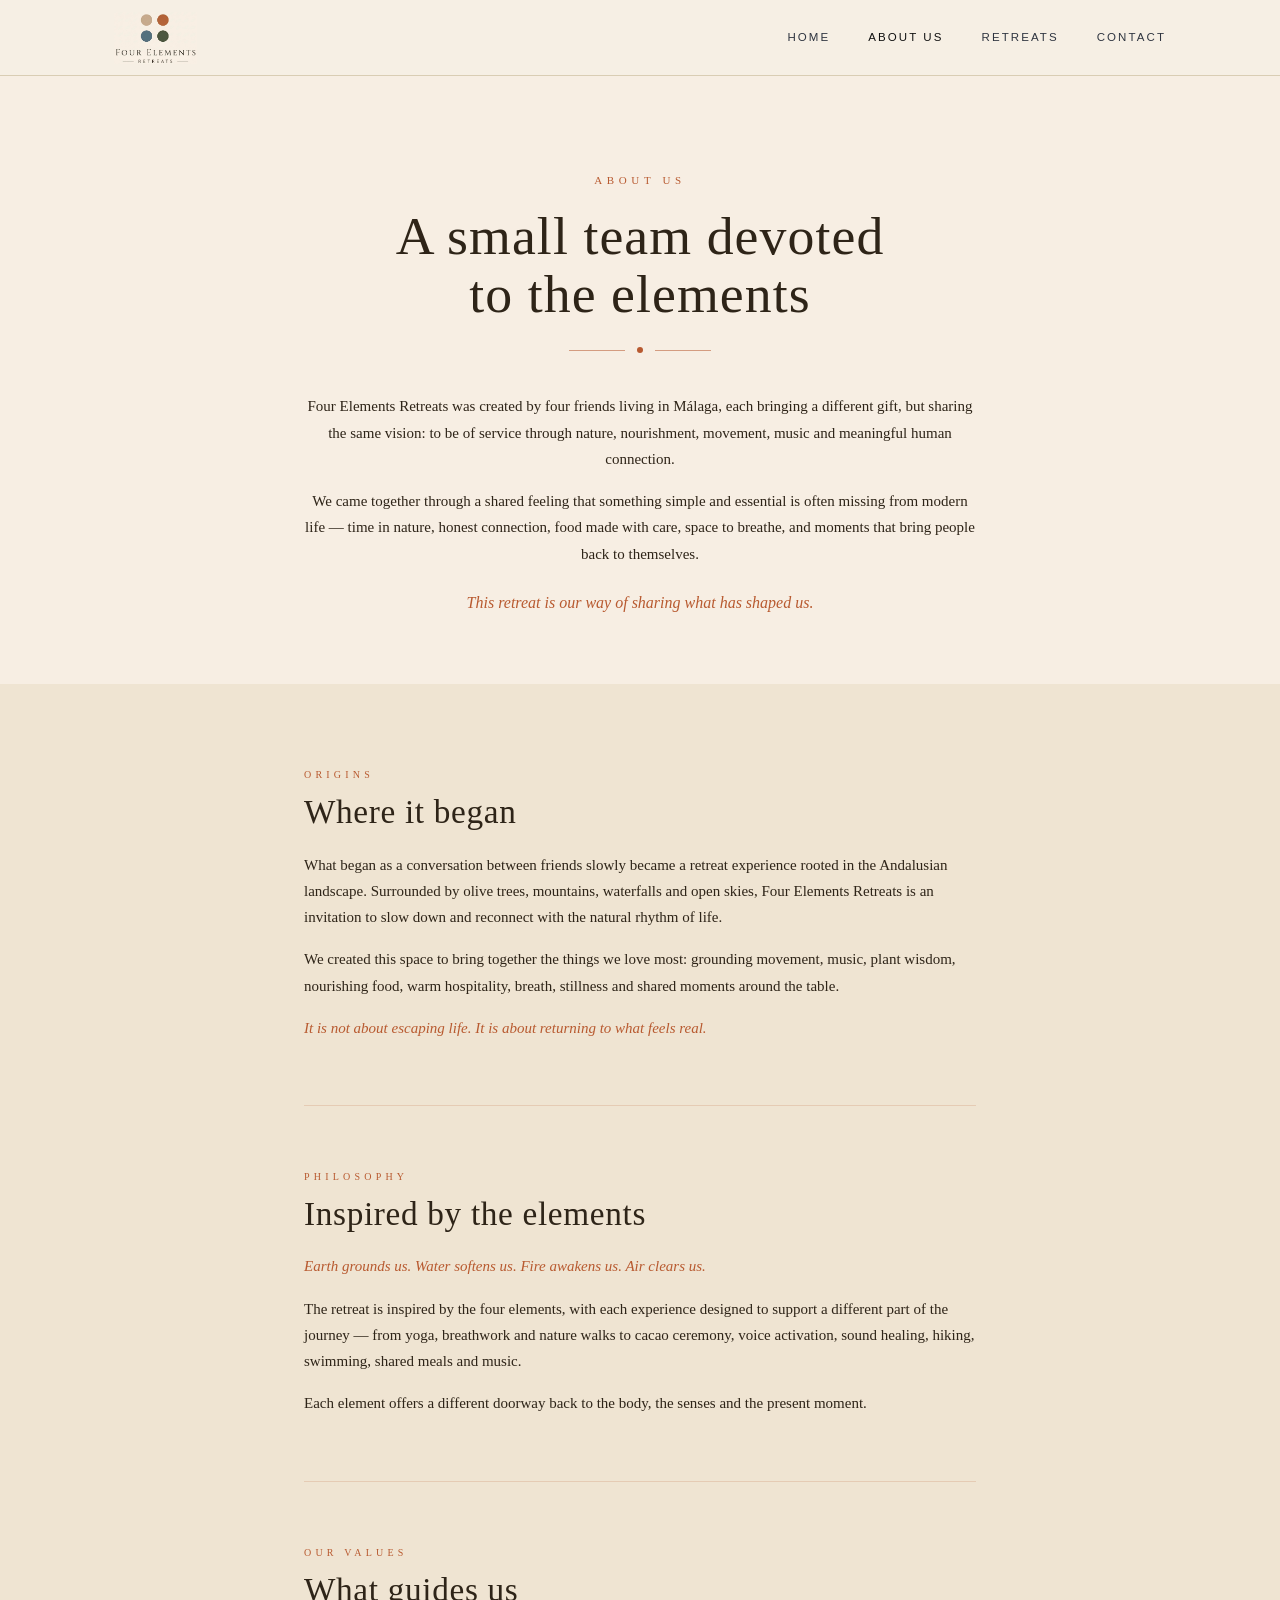
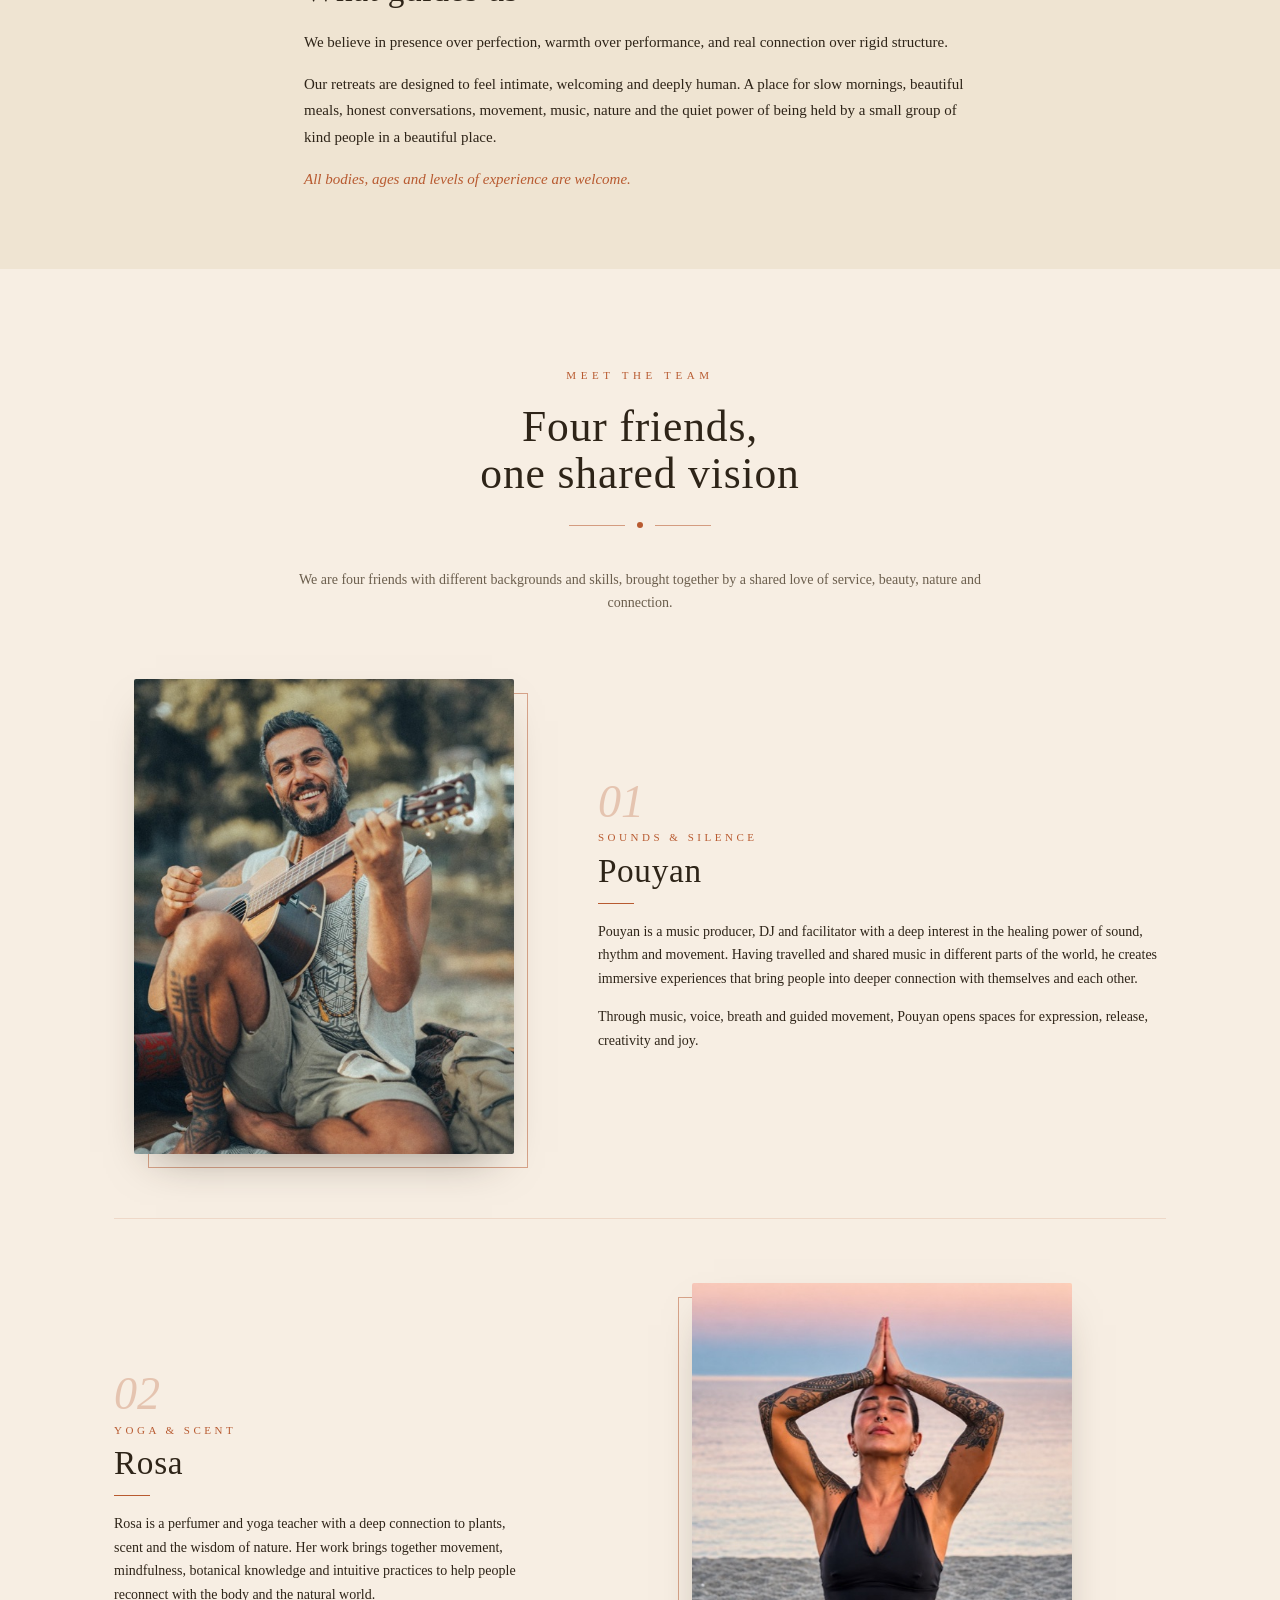
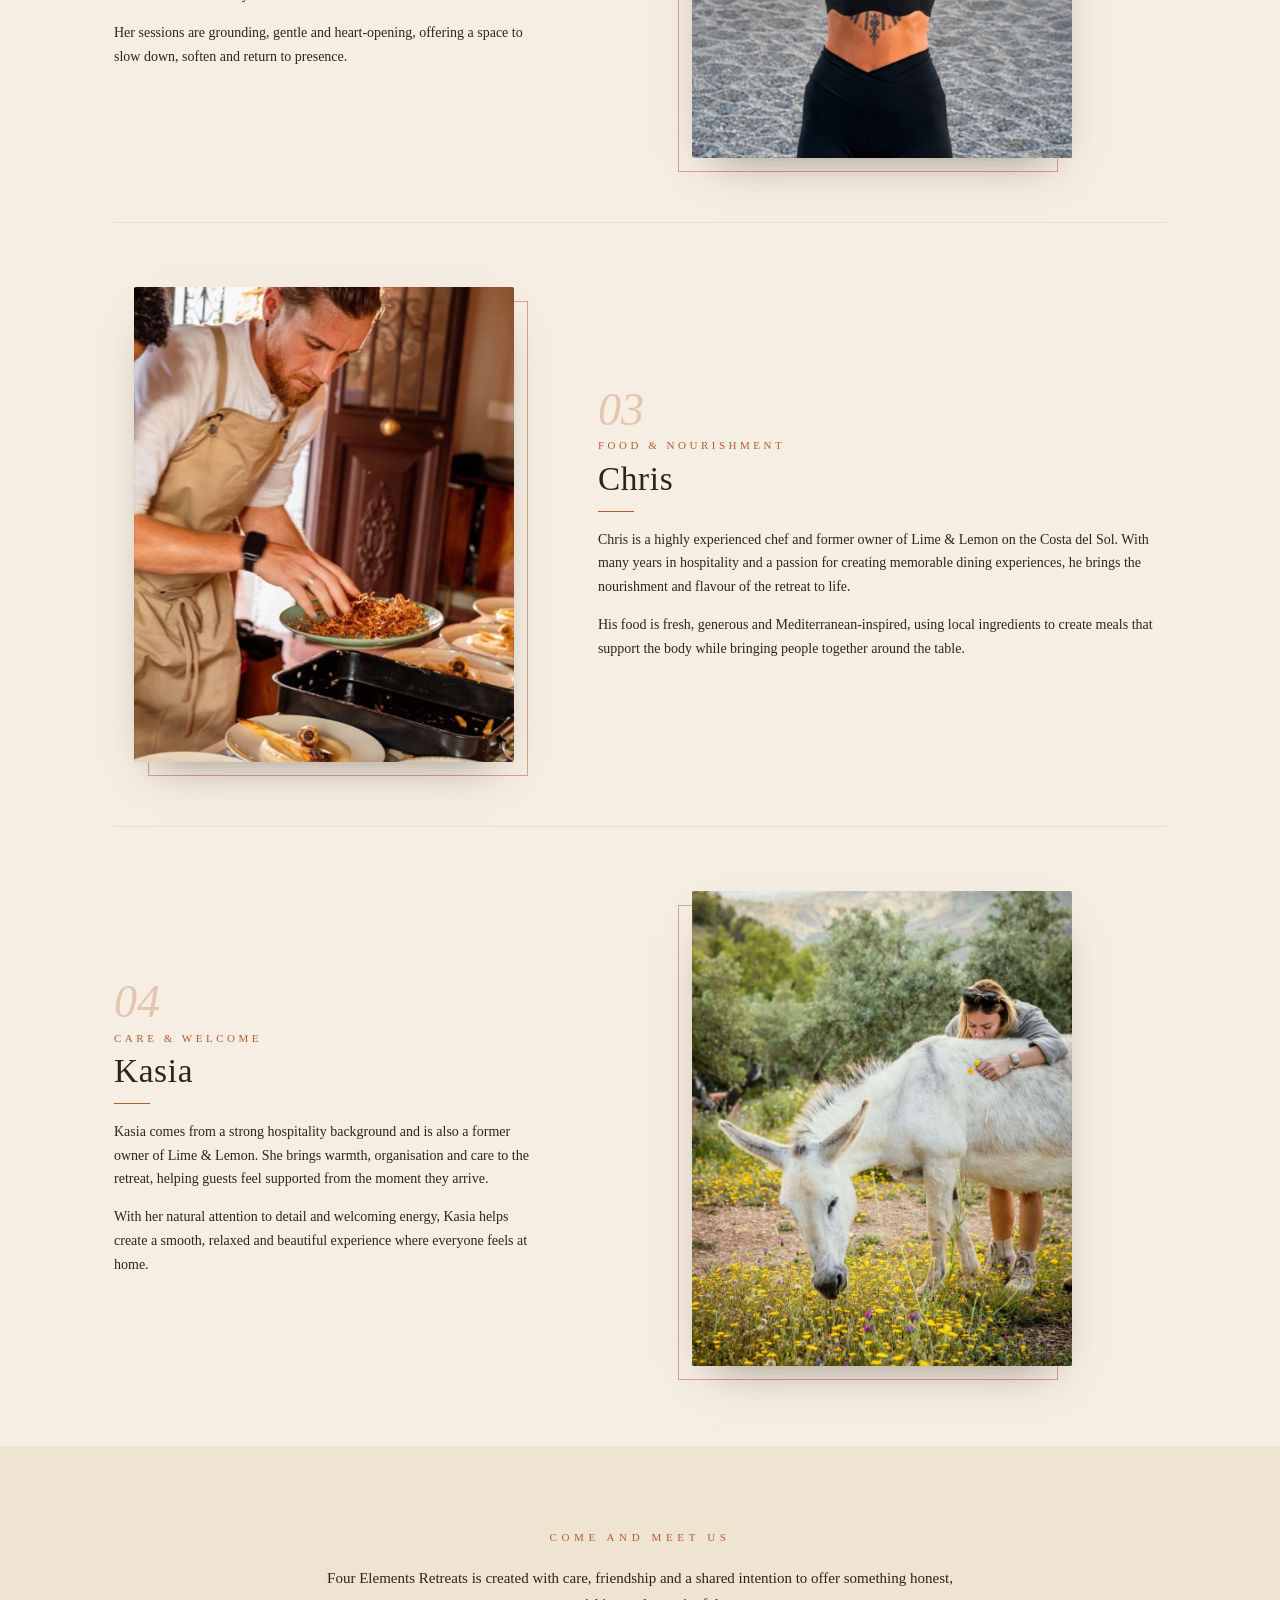
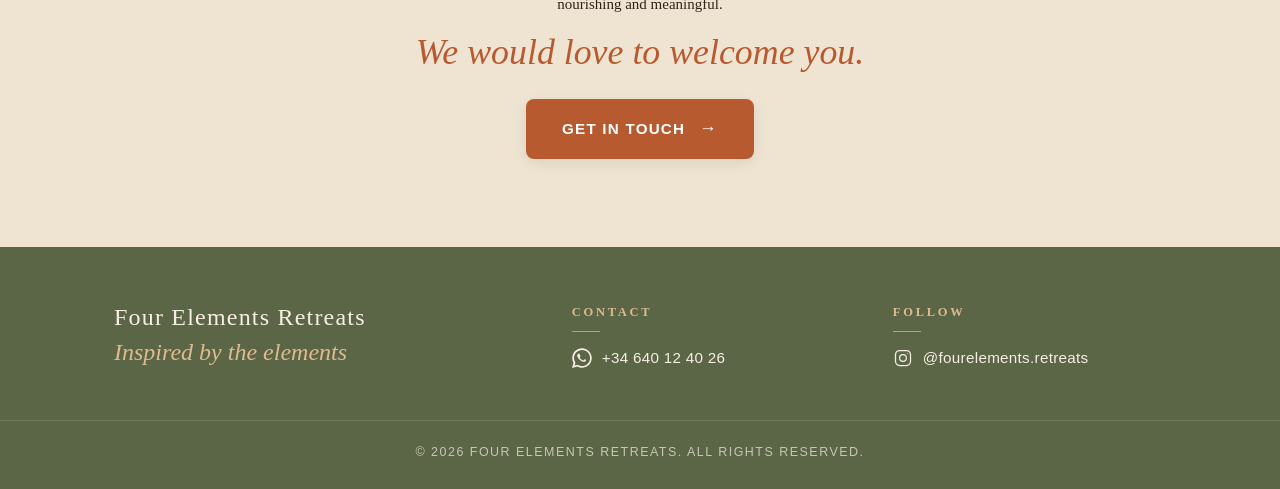
==== about.html @ 137d2368 "Retreats banner: stop clipping eyebrow & CTA on desktop The 4/1 aspect ratio left too little vertica" ====
<!DOCTYPE html>
<html lang="en">
<head>
<meta charset="UTF-8">
<meta name="viewport" content="width=device-width, initial-scale=1.0">
<title>About Four Elements Retreats &mdash; Rosa, Pouyan &amp; the team</title>
<meta name="description" content="Meet the small team behind Four Elements Retreats — Rosa, Pouyan, Chris and Kasia — and the story of our intimate yoga and wellness retreat in M&aacute;laga, Spain.">
<link rel="canonical" href="https://fourelements-retreats.com/about.html">
<meta property="og:type" content="website">
<meta property="og:site_name" content="Four Elements Retreats">
<meta property="og:title" content="About Four Elements Retreats &mdash; Rosa, Pouyan &amp; the team">
<meta property="og:description" content="Meet the small team behind Four Elements Retreats and the story of our intimate yoga and wellness retreat in M&aacute;laga, Spain.">
<meta property="og:url" content="https://fourelements-retreats.com/about.html">
<meta property="og:image" content="https://fourelements-retreats.com/og-image.jpg?v=1">
<meta property="og:locale" content="en_GB">
<meta name="twitter:card" content="summary_large_image">
<meta name="twitter:title" content="About Four Elements Retreats &mdash; Rosa, Pouyan &amp; the team">
<meta name="twitter:description" content="Meet the small team behind Four Elements Retreats — the story of our yoga and wellness retreat in M&aacute;laga, Spain.">
<meta name="twitter:image" content="https://fourelements-retreats.com/og-image.jpg?v=1">
<link rel="icon" type="image/svg+xml" href="favicon.svg?v=1">
<link rel="alternate icon" type="image/png" href="apple-touch-icon.png?v=1">
<link rel="apple-touch-icon" href="apple-touch-icon.png?v=1">
<meta name="theme-color" content="#F7EEE3">
<link rel="stylesheet" href="style.css?v=203">
<script type="application/ld+json">
{"@context":"https://schema.org","@type":"AboutPage","url":"https://fourelements-retreats.com/about.html","name":"About Four Elements Retreats","description":"Meet the small team behind Four Elements Retreats — Rosa, Pouyan, Chris and Kasia — and the story of our intimate yoga and wellness retreat in Málaga, Spain.","inLanguage":"en","isPartOf":{"@type":"WebSite","url":"https://fourelements-retreats.com/","name":"Four Elements Retreats"},"about":{"@type":"Organization","name":"Four Elements Retreats","url":"https://fourelements-retreats.com/"}}
</script>
</head>
<body>
<header class="site-header">
  <div class="container nav">
    <a href="index.html" class="logo"><img src="logo.jpg?v=3" alt="Four Elements Retreats"></a>
    <nav>
      <a href="index.html">Home</a>
      <a href="about.html" class="active">About us</a>
      <a href="retreats.html">Retreats</a>
      <a href="contact.html">Contact</a>
    </nav>
  </div>
</header>

<main>
  <section class="about-hero">
    <div class="container narrow">
      <span class="about-eyebrow">About us</span>
      <h1 class="about-h1">A small team devoted<br>to the elements</h1>
      <div class="about-ornament" aria-hidden="true">
        <span class="about-line"></span>
        <span class="about-dot"></span>
        <span class="about-line"></span>
      </div>
      <p class="about-intro">Four Elements Retreats was created by four friends living in M&aacute;laga, each bringing a different gift, but sharing the same vision: to be of service through nature, nourishment, movement, music and meaningful human connection.</p>
      <p class="about-intro">We came together through a shared feeling that something simple and essential is often missing from modern life &mdash; time in nature, honest connection, food made with care, space to breathe, and moments that bring people back to themselves.</p>
      <p class="about-intro-emphasis">This retreat is our way of sharing what has shaped us.</p>
    </div>
  </section>

  <section class="about-story">
    <div class="container narrow">
      <div class="about-block">
        <span class="about-block-eyebrow">Origins</span>
        <h2>Where it began</h2>
        <p>What began as a conversation between friends slowly became a retreat experience rooted in the Andalusian landscape. Surrounded by olive trees, mountains, waterfalls and open skies, Four Elements Retreats is an invitation to slow down and reconnect with the natural rhythm of life.</p>
        <p>We created this space to bring together the things we love most: grounding movement, music, plant wisdom, nourishing food, warm hospitality, breath, stillness and shared moments around the table.</p>
        <p class="about-italic">It is not about escaping life. It is about returning to what feels real.</p>
      </div>

      <div class="about-block">
        <span class="about-block-eyebrow">Philosophy</span>
        <h2>Inspired by the elements</h2>
        <p class="about-italic">Earth grounds us. Water softens us. Fire awakens us. Air clears us.</p>
        <p>The retreat is inspired by the four elements, with each experience designed to support a different part of the journey &mdash; from yoga, breathwork and nature walks to cacao ceremony, voice activation, sound healing, hiking, swimming, shared meals and music.</p>
        <p>Each element offers a different doorway back to the body, the senses and the present moment.</p>
      </div>

      <div class="about-block">
        <span class="about-block-eyebrow">Our values</span>
        <h2>What guides us</h2>
        <p>We believe in presence over perfection, warmth over performance, and real connection over rigid structure.</p>
        <p>Our retreats are designed to feel intimate, welcoming and deeply human. A place for slow mornings, beautiful meals, honest conversations, movement, music, nature and the quiet power of being held by a small group of kind people in a beautiful place.</p>
        <p class="about-italic">All bodies, ages and levels of experience are welcome.</p>
      </div>
    </div>
  </section>

  <section class="about-team">
    <div class="container">
      <div class="about-team-header">
        <span class="about-eyebrow">Meet the team</span>
        <h2 class="about-team-title">Four friends,<br>one shared vision</h2>
        <div class="about-ornament" aria-hidden="true">
          <span class="about-line"></span>
          <span class="about-dot"></span>
          <span class="about-line"></span>
        </div>
        <p class="about-team-lead">We are four friends with different backgrounds and skills, brought together by a shared love of service, beauty, nature and connection.</p>
      </div>

      <article class="about-person">
        <div class="about-person-photo">
          <img src="team-pouyan.jpg" loading="lazy" decoding="async" alt="Pouyan">
        </div>
        <div class="about-person-text">
          <span class="about-person-num" aria-hidden="true">01</span>
          <span class="about-person-role">Sounds &amp; Silence</span>
          <h3 class="about-person-name">Pouyan</h3>
          <p>Pouyan is a music producer, DJ and facilitator with a deep interest in the healing power of sound, rhythm and movement. Having travelled and shared music in different parts of the world, he creates immersive experiences that bring people into deeper connection with themselves and each other.</p>
          <p>Through music, voice, breath and guided movement, Pouyan opens spaces for expression, release, creativity and joy.</p>
        </div>
      </article>

      <article class="about-person about-person-reverse">
        <div class="about-person-photo">
          <img src="team-rosa.jpg" loading="lazy" decoding="async" alt="Rosa">
        </div>
        <div class="about-person-text">
          <span class="about-person-num" aria-hidden="true">02</span>
          <span class="about-person-role">Yoga &amp; Scent</span>
          <h3 class="about-person-name">Rosa</h3>
          <p>Rosa is a perfumer and yoga teacher with a deep connection to plants, scent and the wisdom of nature. Her work brings together movement, mindfulness, botanical knowledge and intuitive practices to help people reconnect with the body and the natural world.</p>
          <p>Her sessions are grounding, gentle and heart-opening, offering a space to slow down, soften and return to presence.</p>
        </div>
      </article>

      <article class="about-person">
        <div class="about-person-photo">
          <img src="team-chris.jpg" loading="lazy" decoding="async" alt="Chris">
        </div>
        <div class="about-person-text">
          <span class="about-person-num" aria-hidden="true">03</span>
          <span class="about-person-role">Food &amp; Nourishment</span>
          <h3 class="about-person-name">Chris</h3>
          <p>Chris is a highly experienced chef and former owner of Lime &amp; Lemon on the Costa del Sol. With many years in hospitality and a passion for creating memorable dining experiences, he brings the nourishment and flavour of the retreat to life.</p>
          <p>His food is fresh, generous and Mediterranean-inspired, using local ingredients to create meals that support the body while bringing people together around the table.</p>
        </div>
      </article>

      <article class="about-person about-person-reverse">
        <div class="about-person-photo">
          <img src="team-kasia.webp" loading="lazy" decoding="async" alt="Kasia">
        </div>
        <div class="about-person-text">
          <span class="about-person-num" aria-hidden="true">04</span>
          <span class="about-person-role">Care &amp; Welcome</span>
          <h3 class="about-person-name">Kasia</h3>
          <p>Kasia comes from a strong hospitality background and is also a former owner of Lime &amp; Lemon. She brings warmth, organisation and care to the retreat, helping guests feel supported from the moment they arrive.</p>
          <p>With her natural attention to detail and welcoming energy, Kasia helps create a smooth, relaxed and beautiful experience where everyone feels at home.</p>
        </div>
      </article>
    </div>
  </section>

  <section class="about-cta">
    <div class="container narrow">
      <span class="about-eyebrow">Come and meet us</span>
      <p class="about-cta-lead">Four Elements Retreats is created with care, friendship and a shared intention to offer something honest, nourishing and meaningful.</p>
      <p class="about-cta-script">We would love to welcome you.</p>
      <a href="contact.html" class="cta-experience">
        Get in touch
        <span class="cta-experience-arrow" aria-hidden="true">&rarr;</span>
      </a>
    </div>
  </section>
</main>

<footer class="site-footer">
  <div class="container footer-inner">
    <div class="footer-col footer-brand">
      <p class="footer-brand-name">Four Elements Retreats</p>
      <p class="footer-tagline">Inspired by the elements</p>
    </div>

    <div class="footer-col">
      <h4 class="footer-heading">Contact</h4>
      <a class="footer-link footer-social-link" href="https://wa.me/34640124026" target="_blank" rel="noopener noreferrer" aria-label="Chat with us on WhatsApp">
        <svg class="footer-icon" viewBox="0 0 32 32" aria-hidden="true" fill="currentColor">
          <path d="M16 .4C7.4.4.4 7.4.4 16c0 2.7.7 5.3 2 7.6L0 32l8.7-2.3c2.2 1.2 4.7 1.9 7.3 1.9 8.6 0 15.6-7 15.6-15.6 0-4.2-1.6-8.1-4.6-11C24.1 2 20.2.4 16 .4zm0 28.5c-2.3 0-4.6-.6-6.5-1.8l-.5-.3-4.8 1.3 1.3-4.7-.3-.5c-1.3-2-2-4.4-2-6.9C3.2 8.9 9 3.1 16 3.1c3.4 0 6.6 1.3 9.1 3.8 2.4 2.4 3.8 5.6 3.8 9.1 0 7.1-5.8 12.9-12.9 12.9zm7.1-9.6c-.4-.2-2.3-1.1-2.6-1.3-.4-.1-.6-.2-.9.2-.3.4-1 1.3-1.2 1.5-.2.2-.4.3-.8.1-.4-.2-1.6-.6-3.1-1.9-1.1-1-1.9-2.3-2.2-2.7-.2-.4 0-.6.2-.8.2-.2.4-.4.5-.6.2-.2.2-.4.3-.6.1-.2 0-.4 0-.6-.1-.2-.9-2.1-1.2-2.9-.3-.8-.6-.7-.9-.7h-.7c-.3 0-.6.1-.9.4-.3.4-1.2 1.2-1.2 2.9 0 1.7 1.2 3.4 1.4 3.6.2.2 2.4 3.7 5.8 5.2.8.3 1.5.5 2 .7.8.3 1.6.2 2.2.1.7-.1 2.1-.8 2.4-1.7.3-.8.3-1.5.2-1.7-.1-.1-.4-.2-.7-.3z"/>
        </svg>
        <span>+34 640 12 40 26</span>
      </a>
    </div>

    <div class="footer-col">
      <h4 class="footer-heading">Follow</h4>
      <a class="footer-link footer-social-link" href="https://www.instagram.com/fourelements.retreats/" target="_blank" rel="noopener noreferrer" aria-label="Four Elements Retreats on Instagram">
        <svg class="footer-icon" viewBox="0 0 24 24" aria-hidden="true" fill="none" stroke="currentColor" stroke-width="1.5" stroke-linecap="round" stroke-linejoin="round">
          <rect x="3" y="3" width="18" height="18" rx="5"/>
          <circle cx="12" cy="12" r="4"/>
          <circle cx="17.5" cy="6.5" r="0.6" fill="currentColor" stroke="none"/>
        </svg>
        <span>@fourelements.retreats</span>
      </a>
    </div>
  </div>

  <div class="footer-bottom">
    <p>&copy; 2026 Four Elements Retreats. All rights reserved.</p>
  </div>
</footer>
</body>
</html>
---- style.css ----
:root {
  --cream: #F7EEE3;
  --cream-2: #EFE4D2;
  --terracotta: #B85A30;
  --terracotta-hover: #9F4824;
  --teal: #3D6B7C;
  --green-dark: #5B6647;
  --tan: #B89F76;
  --text: #2E2418;
  --text-muted: #6B5E4D;
  --divider: #D9CDB4;
}

* {
  box-sizing: border-box;
  margin: 0;
  padding: 0;
}

html {
  scroll-behavior: smooth;
}

body {
  font-family: -apple-system, BlinkMacSystemFont, "Segoe UI", Helvetica, Arial, sans-serif;
  color: var(--text);
  background: var(--cream);
  line-height: 1.6;
  -webkit-font-smoothing: antialiased;
}

.container {
  max-width: 1100px;
  margin: 0 auto;
  padding: 0 24px;
}

.container.narrow {
  max-width: 720px;
}

/* Header — refined gallery-label style above the cinematic hero */
.site-header {
  background: #F6EFE4;
  border-bottom: 1px solid var(--divider);
  height: 76px;
  padding: 0;
  position: sticky;
  top: 0;
  z-index: 10;
}

.nav {
  display: flex;
  justify-content: space-between;
  align-items: center;
  height: 100%;
  gap: 32px;
}

.logo {
  display: inline-flex;
  align-items: center;
  text-decoration: none;
  line-height: 0;
  color: #111111;
}

.logo img {
  height: 52px;
  width: auto;
  display: block;
}

.site-header nav {
  display: flex;
  align-items: center;
  gap: 38px;
}

.site-header nav a {
  text-decoration: none;
  color: #2f3540;
  font-family: -apple-system, BlinkMacSystemFont, "Segoe UI", "Helvetica Neue", Arial, sans-serif;
  font-size: 0.72rem;
  font-weight: 500;
  letter-spacing: 0.18em;
  text-transform: uppercase;
  transition: color 0.25s ease;
}

.site-header nav a:hover {
  color: #8b8b8b;
}

.site-header nav a.active {
  color: #111111;
}

/* Banner — full-bleed hero photo with overlay title (top) + CTA (bottom) */
.banner {
  position: relative;
  width: 100%;
  height: clamp(560px, 88vh, 940px);
  overflow: hidden;
  line-height: 0;
}

.banner img {
  width: 100%;
  height: 100%;
  object-fit: cover;
  object-position: center 80%;
  display: block;
}

/* Top + bottom soft dark gradient for text legibility, middle stays clear */
.banner::before {
  content: "";
  position: absolute;
  inset: 0;
  background:
    linear-gradient(to bottom,
      rgba(20, 12, 6, 0.5) 0%,
      rgba(20, 12, 6, 0.18) 22%,
      rgba(20, 12, 6, 0) 42%,
      rgba(20, 12, 6, 0) 62%,
      rgba(20, 12, 6, 0.18) 80%,
      rgba(20, 12, 6, 0.5) 100%);
  z-index: 1;
  pointer-events: none;
}

.banner-overlay {
  position: absolute;
  inset: 0;
  z-index: 2;
  display: flex;
  flex-direction: column;
  justify-content: space-between;
  align-items: center;
  text-align: center;
  padding: clamp(40px, 7vh, 88px) 24px clamp(40px, 7vh, 88px);
  color: #fff;
  text-shadow: 0 2px 22px rgba(0, 0, 0, 0.55), 0 1px 3px rgba(0, 0, 0, 0.35);
}

.banner-top {
  max-width: 920px;
  width: 100%;
}

.banner-bottom {
  display: flex;
}

.banner-title {
  font-family: Georgia, "Times New Roman", serif;
  font-weight: 400;
  font-size: clamp(30px, 5vw, 76px);
  letter-spacing: -0.01em;
  line-height: 1.15;
  margin: 0 0 clamp(12px, 1.4vw, 22px);
}

.banner-subtitle {
  font-family: Georgia, "Times New Roman", serif;
  font-style: italic;
  font-size: clamp(15px, 1.5vw, 22px);
  line-height: 1.55;
  margin: 0 auto;
  max-width: 62ch;
  opacity: 0.95;
}

.banner-cta {
  line-height: 1;
}

/* Elements section — compact full-width 4-column bar with the
   element icons + names + body copy. Painted cream backdrop
   sits behind the bar (leaves top-left, sun top-right, mountains
   bottom-left, leaves bottom-right). Image is anchored to the
   top of the section and only as much of it shows as the bar
   content needs — bottom of the image crops naturally. */
.elements {
  width: 100%;
  background-color: #F5EBD9;
  background-image: url("elements-bg.jpg?v=3");
  background-size: 100% auto;
  background-position: top center;
  background-repeat: no-repeat;
  padding: 56px 0 60px;
  overflow: hidden;
}

.elements-bar {
  display: grid;
  grid-template-columns: repeat(4, 1fr);
  max-width: 1280px;
  margin: 0 auto;
  padding: 0 32px;
  align-items: start;
}

.elem-col {
  text-align: center;
  padding: 6px 22px;
  border-left: 1px solid rgba(170, 130, 90, 0.22);
  display: flex;
  flex-direction: column;
  align-items: center;
}

.elem-col:first-child {
  border-left: none;
}

.elem-icon-wrap {
  display: inline-flex;
  align-items: center;
  justify-content: center;
  width: 72px;
  height: 72px;
  margin: 0 0 14px;
}

.elem-icon-svg {
  width: 100%;
  height: 100%;
}

.elem-ring {
  opacity: 0.55;
}

.elem-earth  .elem-icon-svg { color: #8C5A32; }
.elem-water  .elem-icon-svg { color: #2F538E; }
.elem-air    .elem-icon-svg { color: #6F775D; }
.elem-fire   .elem-icon-svg { color: #B36238; }

.elem-name {
  font-family: Georgia, "Times New Roman", serif;
  font-size: clamp(1.5rem, 2.2vw, 1.9rem);
  font-weight: 400;
  line-height: 1;
  letter-spacing: 0.01em;
  margin: 0 0 10px;
}

.elem-earth .elem-name { color: #8C5A32; }
.elem-water .elem-name { color: #2F538E; }
.elem-air   .elem-name { color: #6F775D; }
.elem-fire  .elem-name { color: #B36238; }

.elem-rule {
  position: relative;
  width: 26px;
  height: 1px;
  background: rgba(170, 130, 90, 0.45);
  margin: 0 auto 12px;
}

.elem-rule::after {
  content: "";
  position: absolute;
  top: 50%;
  left: 50%;
  width: 4px;
  height: 4px;
  background: currentColor;
  border-radius: 50%;
  transform: translate(-50%, -50%);
  opacity: 0.55;
}

.elem-earth .elem-rule { color: #8C5A32; }
.elem-water .elem-rule { color: #2F538E; }
.elem-air   .elem-rule { color: #6F775D; }
.elem-fire  .elem-rule { color: #B36238; }

.elem-body {
  font-family: Georgia, "Times New Roman", serif;
  font-size: 0.92rem;
  line-height: 1.55;
  color: #5A4A40;
  margin: 0;
  max-width: 26ch;
}

@media (max-width: 800px) {
  .elements {
    padding: 36px 0 40px;
    background-image: url("elements-bg-mobile.png?v=1");
    background-size: cover;
    background-position: center;
  }
  .elements-bar {
    grid-template-columns: 1fr 1fr;
    gap: 32px 0;
    padding: 0 22px;
  }
  .elem-col {
    padding: 6px 18px;
    border-left: none;
  }
  .elem-col:nth-child(odd) {
    border-right: 1px solid rgba(170, 130, 90, 0.22);
  }
  .elem-icon-wrap { width: 64px; height: 64px; margin-bottom: 12px; }
}

@media (max-width: 480px) {
  .elements-bar {
    grid-template-columns: 1fr;
    gap: 30px;
  }
  .elem-col,
  .elem-col:nth-child(odd) {
    border: none;
    padding: 0;
  }
  .elem-body { max-width: 36ch; }
}

@media (max-width: 700px) {
  /* Mobile: full-width shorter banner with text overlaid on image */
  .banner {
    height: clamp(360px, 55vh, 520px);
  }

  .banner img {
    object-position: center bottom;
    transform: scale(1.18);
    transform-origin: center bottom;
  }

  .banner-overlay {
    padding: 28px 20px 32px;
  }

  .banner-title {
    font-size: clamp(26px, 7.5vw, 36px);
  }

  .banner-subtitle {
    font-size: clamp(15px, 4.4vw, 19px);
    max-width: 32ch;
  }

  .banner-cta {
    padding: 12px 26px;
    font-size: 0.78rem;
  }
}

/* Retreat feature (full-bleed image + text panel) */
.retreat-feature {
  background: var(--cream);
}

.retreat-feature-grid {
  display: grid;
  grid-template-columns: minmax(380px, 500px) 1fr;
  align-items: stretch;
}

.retreat-feature-image {
  position: relative;
  overflow: hidden;
  line-height: 0;
}

.retreat-feature-image img {
  position: absolute;
  inset: 0;
  width: 100%;
  height: 100%;
  object-fit: cover;
  display: block;
}

.retreat-feature-text {
  display: flex;
  align-items: center;
  background: var(--cream);
  padding: 72px 56px 72px 80px;
}

.retreat-feature-inner {
  width: 100%;
}

.eyebrow {
  font-size: 0.78rem;
  font-weight: 600;
  letter-spacing: 0.18em;
  text-transform: uppercase;
  color: var(--terracotta);
  margin-bottom: 6px;
}

.eyebrow::after {
  content: "";
  display: block;
  width: 36px;
  height: 1px;
  background: var(--terracotta);
  margin-top: 10px;
}

.retreat-feature-text h2 {
  font-family: Georgia, "Times New Roman", serif;
  font-size: 2.1rem;
  font-weight: 500;
  line-height: 1.15;
  letter-spacing: -0.01em;
  color: var(--text);
  margin: 28px 0 22px;
}

.retreat-lead {
  color: var(--text-muted);
  font-size: 1rem;
  line-height: 1.65;
  margin-bottom: 28px;
}

.retreat-list {
  list-style: none;
  padding: 0;
  margin: 0 0 36px;
}

.retreat-list li {
  display: flex;
  align-items: center;
  gap: 14px;
  padding: 7px 0;
  color: var(--text);
  font-size: 0.95rem;
}

.retreat-icon {
  width: 36px;
  height: 36px;
  background-image: url("retreat-icons.jpg?v=5");
  background-size: 251px 251px;
  background-repeat: no-repeat;
  flex-shrink: 0;
}

.retreat-icon-1 { background-position: -107px -31px; }
.retreat-icon-2 { background-position: -107px -69px; }
.retreat-icon-3 { background-position: -107px -110px; }
.retreat-icon-4 { background-position: -107px -147px; }
.retreat-icon-5 { background-position: -107px -184px; }

.retreat-cta {
  display: inline-flex;
  align-items: center;
  gap: 14px;
  color: var(--terracotta);
  text-decoration: none;
  font-size: 0.82rem;
  font-weight: 600;
  letter-spacing: 0.18em;
  text-transform: uppercase;
  transition: color 0.15s, gap 0.15s;
}

.retreat-cta span {
  font-size: 1rem;
  letter-spacing: 0;
  transition: transform 0.2s;
}

.retreat-cta:hover {
  color: var(--terracotta-hover);
}

.retreat-cta:hover span {
  transform: translateX(4px);
}

/* Consistent gap between every adjacent main section */
main > section + section {
  margin-top: 4px;
}


@media (max-width: 800px) {
  main > section + section {
    margin-top: 0;
  }
}

/* Location banner (full-width image with clickable hotspot) */
.location-banner {
  position: relative;
  width: 100%;
  line-height: 0;
}

.location-banner img {
  width: 100%;
  height: auto;
  display: block;
}

.location-banner-cta {
  position: absolute;
  left: 5.5%;
  top: 68%;
  z-index: 2;
  display: inline-flex;
  align-items: center;
  gap: 28px;
  color: #fff;
  font-size: 1rem;
  font-weight: 600;
  letter-spacing: 0.2em;
  text-transform: uppercase;
  text-decoration: none;
  transition: opacity 0.2s, gap 0.2s;
  line-height: 1;
}

.location-banner-cta .cta-arrow {
  width: 64px;
  height: 14px;
  display: block;
  transition: transform 0.2s;
}

.location-banner-cta:hover {
  opacity: 0.85;
}

.location-banner-cta:hover .cta-arrow {
  transform: translateX(6px);
}

/* Mobile-only strip showing the 3 right-side photos from location-banner.png */
.location-extras {
  display: none;
}

@media (max-width: 700px) {
  .location-extras {
    display: block;
    width: 100%;
    overflow: hidden;
    margin-top: 16px;
    line-height: 0;
  }

  .location-extras img {
    width: 290%;
    margin-left: -190%;
    height: auto;
    display: block;
  }
}

@media (max-width: 700px) {
  /* Show only the left part of the banner (crops out the 3 right-side photos) */
  .location-banner {
    overflow: hidden;
    margin-top: 12px;
  }

  .location-banner img {
    width: 161%;
    max-width: none;
  }

  /* Re-anchor the CTA to where the baked "EXPLORE THE LOCATION" text
     now appears after the crop */
  .location-banner-cta {
    left: 7%;
    top: 64%;
    width: 38%;
    height: 14%;
    font-size: 0.72rem;
    gap: 12px;
  }

  .location-banner-cta .cta-arrow {
    width: 30px;
    height: 10px;
  }
}

/* Heart quote — photo pillars | text+body+CTA | photo pillars */
.heart-quote {
  background: var(--cream);
  padding: 80px 0;
}

/* Heart-quote video clip: mobile-only, full-width, play-on-scroll-into-view */
.heart-clip-wrap {
  display: none;
}

.heart-clip {
  width: 100%;
  height: auto;
  display: block;
}

@media (max-width: 900px) {
  .heart-clip-wrap {
    display: block;
    margin: 0;
    line-height: 0;
  }
}

.heart-quote-grid {
  display: grid;
  grid-template-columns: minmax(240px, 1.2fr) minmax(0, 4.6fr) minmax(240px, 1.2fr);
  align-items: stretch;
  gap: 40px;
  max-width: 1400px;
  margin: 0 auto;
  padding: 0 32px;
}

.heart-photo {
  position: relative;
  overflow: hidden;
  line-height: 0;
}

.heart-photo img {
  position: absolute;
  inset: 0;
  width: 100%;
  height: 100%;
  object-fit: cover;
  display: block;
}

.heart-quote-text {
  display: flex;
  flex-direction: column;
  align-items: center;
  text-align: center;
  padding: 16px 24px;
  container-type: inline-size;
}

.heart-quote-text h2 {
  font-family: Georgia, "Times New Roman", serif;
  font-weight: 400;
  font-size: clamp(24px, 4.1cqw, 56px);
  line-height: 1.2;
  letter-spacing: -0.01em;
  color: var(--text);
  margin: 0 0 14px;
  white-space: nowrap;
}

.heart-quote-text .script {
  font-family: "Snell Roundhand", "Brush Script MT", "Apple Chancery", "Lucida Handwriting", cursive;
  font-size: clamp(28px, 4.2cqw, 56px);
  font-weight: 400;
  font-style: italic;
  color: var(--terracotta);
  line-height: 1;
  margin: 0 0 40px;
}

.heart-quote-body {
  max-width: 68ch;
  margin: 0 0 40px;
}

.heart-quote-body p {
  font-size: clamp(16px, 1.25cqw, 19px);
  line-height: 1.75;
  color: var(--text);
  margin: 0 0 22px;
}

.heart-quote-body p:last-child {
  margin-bottom: 0;
}

@media (max-width: 900px) {
  .heart-quote-grid {
    grid-template-columns: 1fr;
    min-height: 0;
  }

  .heart-photo {
    position: static;
    height: 320px;
  }

  .heart-photo img {
    position: static;
    height: 100%;
  }

  .heart-quote {
    padding: 0 0 32px;
  }

  .heart-quote-grid {
    grid-template-columns: 1fr;
    padding: 0 16px;
    gap: 24px;
    margin-top: 24px;
  }

  .heart-photo {
    position: static;
    height: 280px;
    max-width: 100%;
  }

  .heart-photo img {
    position: static;
    height: 100%;
    object-fit: cover;
  }

  .heart-quote-text {
    padding: 24px 8px;
  }

  .heart-quote-text h2 {
    white-space: normal;
    font-size: 1.7rem;
  }

  .heart-quote-text .script {
    font-size: 2rem;
  }

  .heart-quote-body p {
    font-size: 1.05rem;
  }
}

/* Four days — Earth / Water / Fire / Spirit */
.four-days {
  position: relative;
  background: #F5F0E8;
  padding: clamp(56px, 7vw, 92px) clamp(20px, 4vw, 56px);
  color: var(--text);
}

.fd-inner {
  max-width: 1280px;
  margin: 0 auto;
  text-align: center;
}

.fd-eyebrow {
  display: inline-block;
  font-family: Georgia, "Times New Roman", serif;
  text-transform: uppercase;
  letter-spacing: 0.42em;
  font-size: clamp(11px, 0.78vw, 13px);
  color: var(--terracotta);
  margin-bottom: 14px;
}

.fd-section-title {
  margin: 0;
  font-family: Georgia, "Times New Roman", serif;
  font-weight: 400;
  font-size: clamp(28px, 3.2vw, 46px);
  letter-spacing: 0.04em;
  color: var(--text);
  line-height: 1.1;
}

.fd-ornament {
  display: flex;
  align-items: center;
  justify-content: center;
  gap: 12px;
  margin: 22px auto clamp(36px, 4.5vw, 56px);
}

.fd-ornament .fd-line {
  width: 56px;
  height: 1px;
  background: var(--terracotta);
  opacity: 0.55;
}

.fd-ornament .fd-dot {
  width: 6px;
  height: 6px;
  border-radius: 50%;
  background: var(--terracotta);
}

.fd-grid {
  display: grid;
  grid-template-columns: repeat(4, 1fr);
  gap: clamp(20px, 2.4vw, 32px);
  text-align: left;
}

.fd-card {
  --elem: #B36238;
  background: var(--cream);
  border-radius: 4px;
  overflow: hidden;
  display: flex;
  flex-direction: column;
  box-shadow: 0 14px 32px -22px rgba(46, 36, 24, 0.45);
  transition: transform 0.35s ease, box-shadow 0.35s ease;
}

.fd-card:hover {
  transform: translateY(-3px);
  box-shadow: 0 22px 44px -22px rgba(46, 36, 24, 0.5);
}

.fd-card.fd-earth  { --elem: #8C5A32; }
.fd-card.fd-water  { --elem: #6B7B5D; }
.fd-card.fd-fire   { --elem: #B36238; }
.fd-card.fd-spirit { --elem: #8A6A38; }

.fd-photo {
  position: relative;
  width: 100%;
  aspect-ratio: 4 / 3;
  overflow: hidden;
  margin: 0;
  border-radius: 0;
  background: #F0E6D8;
}

.fd-photo img {
  width: 100%;
  height: 100%;
  object-fit: cover;
  object-position: center;
  display: block;
  transition: transform 0.6s ease;
}

.fd-photo img.fd-img-waterfall {
  object-position: center 42%;
}

.fd-card:hover .fd-photo img {
  transform: scale(1.04);
}

.fd-card-body {
  position: relative;
  padding: 22px 22px 24px;
  border-top: 3px solid var(--elem);
}

.fd-day-label {
  display: block;
  font-family: Georgia, "Times New Roman", serif;
  text-transform: uppercase;
  letter-spacing: 0.32em;
  font-size: 11px;
  color: var(--elem);
  margin-bottom: 8px;
}

.fd-title {
  margin: 0 0 10px;
  font-family: Georgia, "Times New Roman", serif;
  font-weight: 400;
  font-size: clamp(20px, 1.7vw, 26px);
  letter-spacing: 0.02em;
  line-height: 1.2;
  color: var(--text);
  text-transform: none;
  white-space: normal;
}

.fd-body {
  margin: 0;
  font-family: Georgia, "Times New Roman", serif;
  font-size: clamp(13px, 0.95vw, 15px);
  line-height: 1.6;
  color: var(--text-muted);
  min-height: 0;
  text-wrap: pretty;
}

@media (max-width: 1000px) {
  .fd-grid {
    grid-template-columns: repeat(2, 1fr);
    gap: 24px;
  }
}

@media (max-width: 720px) {
  .four-days {
    padding: 48px 22px 56px;
  }
  .fd-card-body {
    padding: 20px 20px 22px;
  }
}

@media (max-width: 520px) {
  .fd-grid {
    grid-template-columns: 1fr;
    gap: 24px;
  }
  .fd-photo {
    aspect-ratio: 16 / 10;
  }
}

/* Special guest — Sebastián Serpell sound journey */
.special-guest {
  position: relative;
  background: var(--cream);
  padding: clamp(36px, 4.5vw, 60px) clamp(20px, 4vw, 56px);
  color: var(--text);
  overflow: hidden;
}

/* Sound-wave concentric rings — purely decorative */
.sg-rings,
.sg-rings-2 {
  position: absolute;
  border-radius: 50%;
  background:
    radial-gradient(circle, transparent 30%, rgba(184, 90, 48, 0.10) 30.4%, transparent 31.2%),
    radial-gradient(circle, transparent 42%, rgba(184, 90, 48, 0.075) 42.4%, transparent 43.2%),
    radial-gradient(circle, transparent 54%, rgba(184, 90, 48, 0.055) 54.4%, transparent 55.2%),
    radial-gradient(circle, transparent 66%, rgba(184, 90, 48, 0.04) 66.4%, transparent 67.2%),
    radial-gradient(circle, transparent 78%, rgba(184, 90, 48, 0.03) 78.4%, transparent 79.2%);
  pointer-events: none;
}

.sg-rings {
  width: 620px;
  height: 620px;
  left: -240px;
  top: 38%;
  transform: translateY(-50%);
}

.sg-rings-2 {
  width: 460px;
  height: 460px;
  right: -180px;
  bottom: -180px;
  opacity: 0.85;
}

.sg-inner {
  position: relative;
  z-index: 1;
  max-width: 1100px;
  margin: 0 auto;
}

.sg-grid {
  display: grid;
  grid-template-columns: minmax(0, 0.78fr) minmax(0, 1.22fr);
  column-gap: clamp(28px, 4vw, 56px);
  align-items: center;
  text-align: left;
}

.sg-eyebrow {
  display: inline-block;
  font-family: Georgia, "Times New Roman", serif;
  text-transform: uppercase;
  letter-spacing: 0.42em;
  font-size: clamp(10px, 0.72vw, 12px);
  color: var(--terracotta);
  margin-bottom: 8px;
}

.sg-section-title {
  margin: 0;
  font-family: Georgia, "Times New Roman", serif;
  font-weight: 400;
  font-size: clamp(22px, 2.4vw, 34px);
  letter-spacing: 0.04em;
  color: var(--text);
  line-height: 1.15;
}

.sg-ornament {
  display: flex;
  align-items: center;
  gap: 10px;
  margin: 12px 0 18px;
}

.sg-ornament .sg-line {
  width: 40px;
  height: 1px;
  background: var(--terracotta);
  opacity: 0.55;
}

.sg-wave-icon {
  width: 48px;
  height: 12px;
  color: var(--terracotta);
}

.sg-photo {
  position: relative;
  aspect-ratio: 4 / 5;
  max-width: 340px;
  margin: 0;
}

.sg-photo img {
  position: relative;
  z-index: 2;
  width: 100%;
  height: 100%;
  object-fit: cover;
  display: block;
  border-radius: 2px;
  box-shadow: 0 20px 44px -22px rgba(46, 36, 24, 0.5);
}

/* offset terracotta hairline frame behind the photo */
.sg-photo::before {
  content: "";
  position: absolute;
  z-index: 1;
  inset: 14px -14px -14px 14px;
  border: 1px solid var(--terracotta);
  opacity: 0.55;
  pointer-events: none;
}

.sg-content {
  position: relative;
}

.sg-signature {
  font-family: "Snell Roundhand", "Brush Script MT", "Apple Chancery", "Lucida Handwriting", cursive;
  font-style: italic;
  font-weight: 400;
  font-size: clamp(28px, 2.8vw, 42px);
  color: var(--terracotta);
  line-height: 1;
  margin: 0 0 6px;
}

.sg-role {
  font-family: Georgia, "Times New Roman", serif;
  text-transform: uppercase;
  letter-spacing: 0.32em;
  font-size: 10px;
  color: var(--text-muted);
  margin: 0 0 16px;
}

.sg-quote {
  position: relative;
  margin: 0 0 14px;
  padding: 2px 0 2px 22px;
  border-left: 2px solid var(--terracotta);
}

.sg-quote::before {
  content: "\201C";
  position: absolute;
  left: 2px;
  top: -22px;
  font-family: Georgia, "Times New Roman", serif;
  font-style: italic;
  font-size: 64px;
  color: var(--terracotta);
  opacity: 0.18;
  line-height: 1;
  pointer-events: none;
}

.sg-quote p {
  font-family: Georgia, "Times New Roman", serif;
  font-style: italic;
  font-size: clamp(14px, 1vw, 17px);
  line-height: 1.55;
  color: var(--text);
  margin: 0;
}

.sg-body {
  font-family: Georgia, "Times New Roman", serif;
  font-size: clamp(13px, 0.9vw, 14px);
  line-height: 1.6;
  color: var(--text-muted);
  margin: 0;
}

@media (max-width: 760px) {
  .special-guest {
    padding: 36px 22px 40px;
  }

  .sg-rings { width: 320px; height: 320px; left: -150px; top: 30%; }
  .sg-rings-2 { width: 240px; height: 240px; right: -100px; bottom: -100px; }

  .sg-grid {
    grid-template-columns: 1fr;
    row-gap: 24px;
  }

  .sg-photo {
    max-width: 280px;
  }

  .sg-section-title { font-size: 1.6rem; }
  .sg-signature { font-size: 2rem; }
}

/* Meet the team */
.meet-the-team {
  background: var(--cream);
  padding: clamp(40px, 5vw, 64px) 0 clamp(48px, 6vw, 80px);
}

.team-container {
  max-width: 1300px;
  margin: 0 auto;
  padding: 0 clamp(20px, 4vw, 56px);
}

.team-header {
  text-align: center;
  margin-bottom: clamp(28px, 3.5vw, 48px);
}

.team-eyebrow {
  display: inline-block;
  font-family: Georgia, "Times New Roman", serif;
  text-transform: uppercase;
  letter-spacing: 0.42em;
  font-size: clamp(11px, 0.78vw, 13px);
  color: var(--terracotta);
  margin-bottom: 12px;
}

.team-title {
  margin: 0;
  font-family: Georgia, "Times New Roman", serif;
  font-weight: 400;
  font-size: clamp(28px, 3.2vw, 46px);
  letter-spacing: 0.04em;
  text-transform: none;
  color: var(--text);
  line-height: 1.1;
}

.team-ornament {
  display: flex;
  align-items: center;
  justify-content: center;
  gap: 12px;
  margin: 18px auto 20px;
}

.team-ornament .team-line {
  width: 56px;
  height: 1px;
  background: var(--terracotta);
  opacity: 0.55;
}

.team-ornament .team-dot {
  width: 6px;
  height: 6px;
  border-radius: 50%;
  background: var(--terracotta);
}

.team-subtitle {
  color: var(--text-muted);
  font-size: clamp(14px, 1vw, 16px);
  line-height: 1.6;
  max-width: 720px;
  margin: 0 auto;
}

.team-grid {
  display: grid;
  grid-template-columns: repeat(4, 1fr);
  gap: clamp(20px, 2.5vw, 32px);
}

.team-card {
  display: flex;
  flex-direction: column;
  transition: transform 0.35s ease;
}

.team-card:hover {
  transform: translateY(-3px);
}

.team-photo {
  position: relative;
  width: 100%;
  aspect-ratio: 3 / 4;
  overflow: hidden;
  margin: 0 0 16px;
  background: var(--cream-2);
  border-radius: 2px;
  box-shadow: 0 12px 28px -22px rgba(46, 36, 24, 0.45);
}

.team-photo::after {
  content: "";
  position: absolute;
  inset: 8px;
  border: 1px solid rgba(247, 238, 227, 0.45);
  pointer-events: none;
  z-index: 2;
}

.team-photo img {
  width: 100%;
  height: 100%;
  object-fit: cover;
  display: block;
  transition: transform 0.6s ease;
}

.team-card:hover .team-photo img {
  transform: scale(1.04);
}

.team-role {
  display: block;
  font-family: Georgia, "Times New Roman", serif;
  text-transform: uppercase;
  letter-spacing: 0.32em;
  font-size: 10px;
  color: var(--terracotta);
  margin: 0 0 6px;
}

.team-name {
  position: relative;
  font-family: Georgia, "Times New Roman", serif;
  font-size: clamp(18px, 1.5vw, 22px);
  font-weight: 400;
  letter-spacing: 0.02em;
  text-transform: none;
  color: var(--text);
  text-align: left;
  margin: 0 0 14px;
  padding: 0 0 12px;
  border-bottom: none;
}

.team-name::after {
  content: "";
  position: absolute;
  left: 0;
  bottom: 0;
  width: 28px;
  height: 1px;
  background: var(--terracotta);
}

.team-bio p {
  font-family: Georgia, "Times New Roman", serif;
  font-size: 0.88rem;
  line-height: 1.6;
  color: var(--text-muted);
  margin: 0 0 10px;
}

.team-bio p:last-child {
  margin-bottom: 0;
}

@media (max-width: 900px) {
  .team-grid {
    grid-template-columns: repeat(2, 1fr);
    gap: 32px 24px;
  }
}

@media (max-width: 520px) {
  .team-grid {
    grid-template-columns: 1fr;
    gap: 32px;
  }

  .team-header {
    margin-bottom: 24px;
  }

  .team-title { font-size: 1.85rem; }
}

/* What to expect — clean editorial layout on cream-2 */
.what-to-expect-section {
  position: relative;
  background: var(--cream-2);
  padding: clamp(56px, 7vw, 92px) clamp(20px, 4vw, 56px);
  color: var(--text);
}

.wte-inner {
  max-width: 1120px;
  margin: 0 auto;
  text-align: center;
}

.wte-eyebrow {
  display: inline-block;
  font-family: Georgia, "Times New Roman", serif;
  text-transform: uppercase;
  letter-spacing: 0.42em;
  font-size: clamp(11px, 0.78vw, 13px);
  color: var(--terracotta);
  margin-bottom: 14px;
}

.wte-title {
  margin: 0;
  font-family: Georgia, "Times New Roman", serif;
  font-weight: 400;
  font-size: clamp(28px, 3.2vw, 46px);
  letter-spacing: 0.04em;
  color: var(--text);
  line-height: 1.1;
}

.wte-ornament {
  display: flex;
  align-items: center;
  justify-content: center;
  gap: 12px;
  margin: 22px auto clamp(36px, 4.5vw, 56px);
}

.wte-ornament .wte-line {
  width: 56px;
  height: 1px;
  background: var(--terracotta);
  opacity: 0.55;
}

.wte-ornament .wte-dot {
  width: 6px;
  height: 6px;
  border-radius: 50%;
  background: var(--terracotta);
}

.wte-row {
  display: grid;
  grid-template-columns: minmax(0, 1fr) minmax(0, 1.05fr);
  column-gap: clamp(32px, 5vw, 72px);
  align-items: center;
  text-align: left;
}

.wte-row + .wte-row {
  margin-top: clamp(36px, 5vw, 64px);
}

.wte-row-image-left .wte-frame  { grid-column: 1; grid-row: 1; }
.wte-row-image-left .wte-block  { grid-column: 2; grid-row: 1; }
.wte-row-image-right .wte-block { grid-column: 1; grid-row: 1; }
.wte-row-image-right .wte-frame { grid-column: 2; grid-row: 1; }

.wte-frame {
  position: relative;
  aspect-ratio: 4 / 3;
  overflow: hidden;
  border-radius: 2px;
  box-shadow: 0 12px 30px -18px rgba(46, 36, 24, 0.45);
}

.wte-frame::after {
  content: "";
  position: absolute;
  inset: 8px;
  border: 1px solid rgba(247, 238, 227, 0.55);
  pointer-events: none;
}

.wte-frame img {
  width: 100%;
  height: 100%;
  object-fit: cover;
  object-position: center;
  display: block;
}

.wte-frame img.wte-img-portrait {
  object-position: center 38%;
}

.wte-block {
  position: relative;
}

.wte-num {
  display: block;
  font-family: Georgia, "Times New Roman", serif;
  font-style: italic;
  font-size: clamp(34px, 3.8vw, 54px);
  color: var(--terracotta);
  opacity: 0.32;
  line-height: 1;
  margin-bottom: 12px;
}

.wte-headline {
  font-family: Georgia, "Times New Roman", serif;
  font-weight: 400;
  font-size: clamp(18px, 1.7vw, 26px);
  line-height: 1.3;
  color: var(--text);
  margin: 0 0 14px 0;
}

.wte-headline em {
  font-style: italic;
  color: var(--terracotta);
}

.wte-text {
  font-family: Georgia, "Times New Roman", serif;
  font-size: clamp(14px, 1vw, 16px);
  line-height: 1.7;
  color: var(--text-muted);
  margin: 0;
}

/* Experience CTA — terracotta pill button */
.cta-row {
  text-align: center;
  margin-top: 36px;
}

.cta-experience {
  display: inline-flex;
  align-items: center;
  gap: 14px;
  background: var(--terracotta);
  color: #fff;
  padding: 16px 36px;
  border-radius: 8px;
  text-decoration: none;
  font-size: 0.95rem;
  font-weight: 700;
  letter-spacing: 0.08em;
  text-transform: uppercase;
  white-space: nowrap;
  box-shadow: 0 4px 14px rgba(0, 0, 0, 0.08);
  transition: background 0.2s, box-shadow 0.2s;
}

.cta-experience:hover {
  background: var(--terracotta-hover);
  box-shadow: 0 6px 18px rgba(0, 0, 0, 0.12);
}

.cta-experience-arrow {
  font-weight: 400;
  font-size: 1.15em;
  transition: transform 0.2s;
}

.cta-experience:hover .cta-experience-arrow {
  transform: translateX(4px);
}

@media (max-width: 720px) {
  .what-to-expect-section {
    padding: 44px 22px 52px;
  }

  .wte-row,
  .wte-row-image-left,
  .wte-row-image-right {
    grid-template-columns: 1fr;
    row-gap: 20px;
  }

  .wte-row + .wte-row {
    margin-top: 36px;
  }

  .wte-row-image-left .wte-frame,
  .wte-row-image-right .wte-frame {
    grid-column: 1;
    grid-row: 1;
  }
  .wte-row-image-left .wte-block,
  .wte-row-image-right .wte-block {
    grid-column: 1;
    grid-row: 2;
  }

  .wte-title {
    font-size: 1.75rem;
  }

  .wte-headline {
    font-size: 1.15rem;
  }

  .wte-text {
    font-size: 1rem;
  }
}

@media (max-width: 900px) {
  .retreat-feature-grid {
    grid-template-columns: 1fr;
  }

  .retreat-feature-image {
    position: static;
    height: auto;
  }

  .retreat-feature-image img {
    position: static;
    height: auto;
    max-height: 420px;
  }

  .retreat-feature-text {
    padding: 56px 28px;
  }

  .retreat-feature-text h2 {
    font-size: 1.8rem;
  }

  .retreat-feature-text h2 br {
    display: none;
  }
}

/* Hero */
.hero {
  padding: 60px 0 80px;
  text-align: center;
  background: var(--cream);
}

.hero h1 {
  font-family: Georgia, "Times New Roman", serif;
  font-size: 3rem;
  font-weight: 500;
  letter-spacing: -0.01em;
  margin-bottom: 24px;
  line-height: 1.15;
  color: var(--text);
}

.lead {
  font-size: 1.15rem;
  color: var(--text-muted);
  max-width: 640px;
  margin: 0 auto 40px;
}

.btn {
  display: inline-block;
  background: var(--terracotta);
  color: #fff;
  padding: 14px 36px;
  border-radius: 2px;
  text-decoration: none;
  font-size: 0.85rem;
  font-weight: 600;
  letter-spacing: 0.12em;
  text-transform: uppercase;
  transition: background 0.2s;
}

.btn:hover {
  background: var(--terracotta-hover);
}

/* Features grid */
.features {
  padding: 60px 0 120px;
  background: var(--cream-2);
}

.grid-3 {
  display: grid;
  grid-template-columns: repeat(3, 1fr);
  gap: 32px;
}

.card {
  padding: 32px;
  background: var(--cream);
  border: 1px solid var(--divider);
  border-radius: 4px;
  transition: border-color 0.2s, transform 0.2s;
}

.card:hover {
  border-color: var(--terracotta);
  transform: translateY(-2px);
}

.card h3 {
  font-family: Georgia, "Times New Roman", serif;
  font-size: 1.25rem;
  font-weight: 600;
  margin-bottom: 12px;
  color: var(--text);
}

.card p {
  color: var(--text-muted);
}

/* Page header */
.page-header {
  padding: 100px 0 60px;
  text-align: center;
  border-bottom: 1px solid var(--divider);
  background: var(--cream);
}

.page-header h1 {
  font-family: Georgia, "Times New Roman", serif;
  font-size: 2.5rem;
  font-weight: 500;
  letter-spacing: -0.01em;
  margin-bottom: 16px;
  color: var(--text);
}

/* Services / Retreats */
.services {
  padding: 80px 0 120px;
  background: var(--cream);
}

.service-row {
  padding: 40px 0;
  border-bottom: 1px solid var(--divider);
}

.service-row:last-child {
  border-bottom: none;
}

.service-row h2 {
  font-family: Georgia, "Times New Roman", serif;
  font-size: 1.6rem;
  font-weight: 600;
  margin-bottom: 12px;
  color: var(--terracotta);
}

.service-row p {
  color: var(--text-muted);
  max-width: 800px;
}

/* About */
.about {
  padding: 80px 0 120px;
  background: var(--cream);
}

.about h2 {
  font-family: Georgia, "Times New Roman", serif;
  font-size: 1.5rem;
  font-weight: 600;
  margin-top: 40px;
  margin-bottom: 16px;
  color: var(--teal);
}

.about h2:first-child {
  margin-top: 0;
}

.about p {
  color: var(--text-muted);
  margin-bottom: 16px;
}

/* Contact */
.contact {
  padding: 80px 0 120px;
  background: var(--cream);
}

.contact-item {
  padding: 28px 0;
  border-bottom: 1px solid var(--divider);
}

.contact-item:last-child {
  border-bottom: none;
}

.contact-item h3 {
  font-size: 0.8rem;
  font-weight: 600;
  text-transform: uppercase;
  letter-spacing: 0.12em;
  color: var(--terracotta);
  margin-bottom: 8px;
}

.contact-item p,
.contact-item a {
  font-size: 1.1rem;
  color: var(--text);
  text-decoration: none;
}

.contact-item a:hover {
  color: var(--terracotta);
  text-decoration: underline;
}

/* Contact page — channels & info */
.contact-channels {
  background: var(--cream);
  padding: 60px 0 30px;
}

.contact-channel-grid {
  display: grid;
  grid-template-columns: 1fr 1fr;
  gap: 24px;
  max-width: 880px;
  margin: 0 auto;
}

.contact-channel {
  display: flex;
  align-items: flex-start;
  gap: 22px;
  padding: 28px 30px;
  background: #fff;
  border: 1px solid var(--divider);
  border-radius: 14px;
  text-decoration: none;
  color: var(--text);
  transition: transform 0.18s ease, box-shadow 0.18s ease, border-color 0.18s ease;
  box-shadow: 0 1px 0 rgba(72, 72, 48, 0.04);
}

.contact-channel:hover {
  transform: translateY(-2px);
  box-shadow: 0 10px 26px -16px rgba(72, 72, 48, 0.35);
  border-color: rgba(168, 96, 48, 0.25);
}

.contact-channel-icon {
  flex-shrink: 0;
  width: 46px;
  height: 46px;
  border-radius: 50%;
  display: inline-flex;
  align-items: center;
  justify-content: center;
}

.contact-channel-icon svg {
  width: 26px;
  height: 26px;
}

.contact-channel-whatsapp .contact-channel-icon {
  background: #25D366;
  color: #fff;
}

.contact-channel-instagram .contact-channel-icon {
  background: linear-gradient(135deg, #F58529 0%, #DD2A7B 50%, #8134AF 100%);
  color: #fff;
}

.contact-channel-body {
  display: flex;
  flex-direction: column;
  gap: 4px;
  min-width: 0;
}

.contact-channel-label {
  font-size: 0.78rem;
  font-weight: 600;
  text-transform: uppercase;
  letter-spacing: 0.12em;
  color: var(--terracotta);
}

.contact-channel-value {
  font-family: Georgia, "Times New Roman", serif;
  font-size: 1.25rem;
  font-weight: 500;
  color: var(--text);
  letter-spacing: 0.01em;
}

.contact-channel-meta {
  font-size: 0.88rem;
  color: var(--text-muted);
  margin-top: 4px;
}

.contact-info {
  background: var(--cream);
  padding: 30px 0 90px;
}

.contact-info-grid {
  display: grid;
  grid-template-columns: 1fr 1fr;
  gap: 28px 48px;
  padding-top: 30px;
  border-top: 1px solid var(--divider);
}

.contact-info-item h3 {
  font-size: 0.78rem;
  font-weight: 600;
  text-transform: uppercase;
  letter-spacing: 0.16em;
  color: var(--terracotta);
  margin: 0 0 10px;
}

.contact-info-item p {
  margin: 0;
  font-size: 1.05rem;
  line-height: 1.6;
  color: var(--text);
}

.contact-info-soft {
  display: block;
  font-size: 0.92rem;
  color: var(--text-muted);
  margin-top: 4px;
}

@media (max-width: 700px) {
  .contact-channels {
    padding: 40px 0 20px;
  }

  .contact-channel-grid {
    grid-template-columns: 1fr;
    gap: 16px;
  }

  .contact-channel {
    padding: 22px 22px;
    gap: 16px;
  }

  .contact-channel-icon {
    width: 42px;
    height: 42px;
  }

  .contact-channel-value {
    font-size: 1.1rem;
  }

  .contact-info {
    padding: 20px 0 70px;
  }

  .contact-info-grid {
    grid-template-columns: 1fr;
    gap: 22px;
  }
}

/* ============================================
   ABOUT page — editorial, trust-building layout
   ============================================ */

/* Hero */
.about-hero {
  background: var(--cream);
  padding: clamp(56px, 7vw, 96px) 0 clamp(40px, 5vw, 64px);
  text-align: center;
}

.about-eyebrow {
  display: inline-block;
  font-family: Georgia, "Times New Roman", serif;
  text-transform: uppercase;
  letter-spacing: 0.42em;
  font-size: clamp(11px, 0.78vw, 13px);
  color: var(--terracotta);
  margin-bottom: 18px;
}

.about-h1 {
  margin: 0;
  font-family: Georgia, "Times New Roman", serif;
  font-weight: 400;
  font-size: clamp(32px, 4.2vw, 56px);
  letter-spacing: 0.02em;
  color: var(--text);
  line-height: 1.08;
}

.about-ornament {
  display: flex;
  align-items: center;
  justify-content: center;
  gap: 12px;
  margin: 24px auto clamp(28px, 3.5vw, 40px);
}

.about-ornament .about-line {
  width: 56px;
  height: 1px;
  background: var(--terracotta);
  opacity: 0.55;
}

.about-ornament .about-dot {
  width: 6px;
  height: 6px;
  border-radius: 50%;
  background: var(--terracotta);
}

.about-intro {
  font-family: Georgia, "Times New Roman", serif;
  font-size: clamp(15px, 1.1vw, 18px);
  line-height: 1.75;
  color: var(--text);
  margin: 0 0 16px;
}

.about-intro-emphasis {
  font-family: Georgia, "Times New Roman", serif;
  font-style: italic;
  font-size: clamp(16px, 1.2vw, 20px);
  line-height: 1.55;
  color: var(--terracotta);
  margin: 24px 0 0;
}

/* Story blocks */
.about-story {
  background: var(--cream-2);
  padding: clamp(48px, 6vw, 84px) 0;
}

.about-block + .about-block {
  margin-top: clamp(40px, 5vw, 64px);
  padding-top: clamp(36px, 4.5vw, 56px);
  border-top: 1px solid rgba(184, 90, 48, 0.18);
}

.about-block-eyebrow {
  display: inline-block;
  font-family: Georgia, "Times New Roman", serif;
  text-transform: uppercase;
  letter-spacing: 0.42em;
  font-size: clamp(10px, 0.72vw, 12px);
  color: var(--terracotta);
  margin-bottom: 10px;
}

.about-block h2 {
  font-family: Georgia, "Times New Roman", serif;
  font-size: clamp(24px, 2.6vw, 36px);
  font-weight: 400;
  letter-spacing: 0.02em;
  color: var(--text);
  margin: 0 0 20px;
  line-height: 1.15;
}

.about-block p {
  font-family: Georgia, "Times New Roman", serif;
  font-size: clamp(15px, 1.05vw, 17px);
  line-height: 1.75;
  color: var(--text);
  margin: 0 0 16px;
}

.about-block p:last-child {
  margin-bottom: 0;
}

.about-italic {
  font-style: italic;
  color: var(--terracotta) !important;
}

/* Team — alternating image/text rows */
.about-team {
  background: var(--cream);
  padding: clamp(56px, 7vw, 88px) 0 clamp(48px, 6vw, 80px);
}

.about-team .container {
  max-width: 1100px;
}

.about-team-header {
  text-align: center;
  max-width: 720px;
  margin: 0 auto clamp(40px, 5vw, 64px);
}

.about-team-title {
  margin: 0;
  font-family: Georgia, "Times New Roman", serif;
  font-weight: 400;
  font-size: clamp(28px, 3.4vw, 46px);
  letter-spacing: 0.02em;
  color: var(--text);
  line-height: 1.1;
}

.about-team-lead {
  font-family: Georgia, "Times New Roman", serif;
  font-size: clamp(14px, 1vw, 16px);
  line-height: 1.65;
  color: var(--text-muted);
  margin: 0;
}

.about-person {
  display: grid;
  grid-template-columns: minmax(0, 0.85fr) minmax(0, 1.15fr);
  column-gap: clamp(36px, 5vw, 72px);
  align-items: center;
}

.about-person + .about-person {
  margin-top: clamp(40px, 5vw, 64px);
  padding-top: clamp(40px, 5vw, 64px);
  border-top: 1px solid rgba(184, 90, 48, 0.15);
}

.about-person-reverse .about-person-photo { order: 2; }
.about-person-reverse .about-person-text { order: 1; }

.about-person-photo {
  position: relative;
  aspect-ratio: 4 / 5;
  max-width: 380px;
  margin: 0 auto;
  width: 100%;
}

.about-person-photo img {
  position: relative;
  z-index: 2;
  width: 100%;
  height: 100%;
  object-fit: cover;
  display: block;
  border-radius: 2px;
  box-shadow: 0 20px 44px -22px rgba(46, 36, 24, 0.5);
}

/* offset terracotta hairline frame behind the photo */
.about-person-photo::before {
  content: "";
  position: absolute;
  z-index: 1;
  inset: 14px -14px -14px 14px;
  border: 1px solid var(--terracotta);
  opacity: 0.5;
  pointer-events: none;
}

.about-person-reverse .about-person-photo::before {
  inset: 14px 14px -14px -14px;
}

.about-person-text {
  position: relative;
}

.about-person-num {
  display: block;
  font-family: Georgia, "Times New Roman", serif;
  font-style: italic;
  font-size: clamp(34px, 3.6vw, 52px);
  color: var(--terracotta);
  opacity: 0.28;
  line-height: 1;
  margin-bottom: 4px;
}

.about-person-role {
  display: block;
  font-family: Georgia, "Times New Roman", serif;
  text-transform: uppercase;
  letter-spacing: 0.32em;
  font-size: 11px;
  color: var(--terracotta);
  margin: 0 0 6px;
}

.about-person-name {
  margin: 0 0 16px;
  padding-bottom: 14px;
  font-family: Georgia, "Times New Roman", serif;
  font-weight: 400;
  font-size: clamp(26px, 2.6vw, 36px);
  letter-spacing: 0.02em;
  color: var(--text);
  line-height: 1.1;
  position: relative;
}

.about-person-name::after {
  content: "";
  position: absolute;
  left: 0;
  bottom: 0;
  width: 36px;
  height: 1px;
  background: var(--terracotta);
}

.about-person-text p {
  font-family: Georgia, "Times New Roman", serif;
  font-size: clamp(14px, 1vw, 16px);
  line-height: 1.7;
  color: var(--text);
  margin: 0 0 14px;
}

.about-person-text p:last-child { margin-bottom: 0; }

/* CTA */
.about-cta {
  background: var(--cream-2);
  padding: clamp(48px, 6vw, 80px) 0 clamp(56px, 7vw, 88px);
  text-align: center;
}

.about-cta-lead {
  font-family: Georgia, "Times New Roman", serif;
  font-size: clamp(15px, 1.1vw, 18px);
  line-height: 1.75;
  color: var(--text);
  margin: 0 auto 18px;
  max-width: 640px;
}

.about-cta-script {
  font-family: "Snell Roundhand", "Brush Script MT", "Apple Chancery", cursive;
  font-style: italic;
  font-size: clamp(28px, 2.8vw, 42px);
  color: var(--terracotta);
  line-height: 1;
  margin: 0 0 28px;
}

@media (max-width: 820px) {
  .about-person {
    grid-template-columns: 1fr;
    row-gap: 24px;
  }

  .about-person-reverse .about-person-photo { order: 1; }
  .about-person-reverse .about-person-text { order: 2; }

  .about-person-photo {
    max-width: 320px;
  }

  .about-person-photo::before,
  .about-person-reverse .about-person-photo::before {
    inset: 12px -12px -12px 12px;
  }

  .about-h1 { font-size: 2rem; }
  .about-team-title { font-size: 1.9rem; }
}

/* ============================================
   RETREATS page — banner, intro, included,
   facilitators, chef, timetable, investment,
   gallery, location
   ============================================ */

/* Retreat banner — cream-and-meditation hero. Height is now
   driven by the text content (eyebrow → title → subtitle →
   CTA) so there's no empty cream space below the words. The
   image sits absolutely behind and crops to fill whatever
   height the content needs. */
.retreat-banner {
  position: relative;
  height: auto;
  /* min-height grows with viewport but always fits the full text block
     (eyebrow + 2-line title + subtitle + CTA). Earlier aspect-ratio 4/1
     was too short on desktop and clipped the eyebrow + CTA. */
  min-height: clamp(420px, 36vw, 580px);
  background: #F3E0CB;
  overflow: hidden;
}

.retreat-banner img {
  position: absolute;
  inset: 0;
  width: 100%;
  height: 100%;
  object-fit: cover;
  object-position: center;
}

.retreat-banner::before {
  display: none;
}

/* Overlay sits absolutely on top of the image, anchored over
   the cream area on the left half of the composed banner. */
.retreat-banner .banner-overlay {
  position: absolute;
  inset: 0;
  display: flex;
  align-items: center;
  justify-content: flex-start;
  text-align: left;
  /* asymmetric vertical padding pulls the centered content block up
     so the Reserve CTA isn't kissing the espresso trust-bar below */
  padding: clamp(20px, 3vw, 36px) clamp(24px, 6vw, 88px) clamp(56px, 8vw, 104px);
  color: #2F241D;
  text-shadow: none;
  min-height: 0;
}

.retreat-banner .banner-top {
  max-width: 46%;
  width: 100%;
  display: flex;
  flex-direction: column;
  align-items: flex-start;
  gap: clamp(14px, 1.6vw, 22px);
}

.retreat-banner .banner-bottom {
  display: none;
}

.retreat-banner .banner-eyebrow {
  font-family: "Cinzel", Georgia, serif;
  font-size: clamp(11px, 0.95vw, 14px);
  font-weight: 500;
  letter-spacing: 0.42em;
  text-transform: uppercase;
  color: #B36238;
  background: transparent;
  padding: 0;
  border-radius: 0;
  margin: 0;
  box-shadow: none;
  text-shadow: none;
}

.retreat-banner .banner-title {
  font-family: "Cormorant Garamond", Georgia, "Times New Roman", serif;
  font-weight: 500;
  font-size: clamp(2.4rem, 6vw, 5rem);
  line-height: 1.05;
  letter-spacing: -0.01em;
  color: #2F241D;
  margin: 0;
  text-shadow: none;
}

.retreat-banner .banner-subtitle {
  font-family: "Cormorant Garamond", Georgia, serif;
  font-style: italic;
  font-weight: 400;
  font-size: clamp(1.05rem, 1.5vw, 1.35rem);
  line-height: 1.55;
  color: #5A4A40;
  opacity: 1;
  margin: 0;
  max-width: 52ch;
  text-shadow: none;
}

.retreat-banner .banner-cta-link {
  display: inline-flex;
  align-items: center;
  gap: 10px;
  color: #fff;
  background: #B36238;
  border: 1px solid #B36238;
  text-decoration: none;
  font-family: "Inter", "Helvetica Neue", -apple-system, BlinkMacSystemFont, sans-serif;
  font-weight: 500;
  font-size: clamp(13px, 1.05vw, 15px);
  letter-spacing: 0.18em;
  text-transform: uppercase;
  padding: 12px 24px;
  border-radius: 2px;
  text-shadow: none;
  box-shadow: 0 4px 16px rgba(46, 36, 29, 0.15);
  backdrop-filter: none;
  transition: background 0.2s, transform 0.2s;
  margin-top: clamp(4px, 0.8vw, 10px);
}

.retreat-banner .banner-cta-link:hover {
  background: #9A4F26;
  border-color: #9A4F26;
  transform: translateY(-1px);
}

@media (max-width: 820px) {
  /* Side-by-side: text on cream left, arched photo cropped right. */
  .retreat-banner {
    aspect-ratio: auto;
    display: grid;
    grid-template-columns: 1.1fr 0.9fr;
    background: #F3E0CB;
    min-height: 340px;
    overflow: hidden;
  }
  .retreat-banner img {
    position: static;
    grid-column: 2;
    grid-row: 1;
    width: 100%;
    height: 100%;
    object-fit: cover;
    object-position: right center;
  }
  .retreat-banner .banner-overlay {
    position: static;
    grid-column: 1;
    grid-row: 1;
    align-items: flex-start;
    justify-content: center;
    padding: 28px 20px;
    background: transparent;
  }
  .retreat-banner .banner-top {
    max-width: 100%;
    gap: 12px;
  }
  .retreat-banner .banner-eyebrow {
    font-size: 10px;
    letter-spacing: 0.36em;
  }
  .retreat-banner .banner-title {
    font-size: clamp(1.7rem, 6.4vw, 2.4rem);
    line-height: 1.06;
  }
  .retreat-banner .banner-title br { display: none; }
  .retreat-banner .banner-subtitle {
    font-size: 0.88rem;
    line-height: 1.5;
    max-width: 100%;
  }
  .retreat-banner .banner-cta-link {
    font-size: 0.74rem;
    letter-spacing: 0.16em;
    padding: 11px 20px;
  }
}

@media (max-width: 560px) {
  .retreat-banner {
    grid-template-columns: 1.15fr 0.85fr;
    min-height: 300px;
  }
  .retreat-banner .banner-overlay {
    padding: 22px 16px;
  }
  .retreat-banner .banner-title {
    font-size: 1.6rem;
  }
  .retreat-banner .banner-subtitle {
    font-size: 0.82rem;
  }
}

@media (max-width: 400px) {
  .retreat-banner {
    grid-template-columns: 1.25fr 0.75fr;
    min-height: 280px;
  }
  .retreat-banner .banner-title {
    font-size: 1.45rem;
  }
  .retreat-banner .banner-subtitle {
    font-size: 0.78rem;
  }
}

/* What's included — compact, landscape collage + tight list */
.included {
  background: var(--cream);
  padding: 56px 0 60px;
}

.included-grid {
  display: grid;
  grid-template-columns: 1.35fr 1fr;
  gap: 40px;
  align-items: center;
  max-width: 1140px;
  margin: 0 auto;
}

.included-image {
  position: relative;
  overflow: hidden;
  border-radius: 8px;
  aspect-ratio: 3 / 2;
  background: var(--cream-2);
}

.included-image img {
  width: 100%;
  height: 100%;
  object-fit: cover;
  display: block;
}

.included-text h2 {
  font-family: Georgia, "Times New Roman", serif;
  font-size: clamp(1.5rem, 2.4vw, 1.9rem);
  font-weight: 500;
  line-height: 1.15;
  letter-spacing: -0.01em;
  color: var(--text);
  margin: 6px 0 14px;
}

.included-intro {
  font-size: 0.98rem;
  line-height: 1.55;
  font-style: italic;
  color: var(--text);
  margin: 0 0 16px;
}

.included-list {
  list-style: none;
  padding: 0;
  margin: 0;
  display: grid;
  gap: 9px;
}

.included-list li {
  position: relative;
  padding-left: 22px;
  font-size: 0.92rem;
  line-height: 1.5;
  color: var(--text);
}

.included-list li::before {
  content: "";
  position: absolute;
  left: 0;
  top: 0.65em;
  width: 12px;
  height: 1px;
  background: var(--terracotta);
}

/* Facilitators — three circular portraits in one row
   (Rosa, Pouyan, Kasia). Kasia uses kasia-retreat.jpg on
   this page only (retreats); other pages still use
   team-kasia.webp in the standard team grid. */
.facilitators {
  background: var(--cream-2);
  padding: 52px 0 60px;
}

.facilitators-header {
  text-align: center;
  max-width: 700px;
  margin: 0 auto 36px;
}

.facilitators-eyebrow {
  font-family: "Cinzel", Georgia, serif;
  font-size: 0.7rem;
  font-weight: 500;
  letter-spacing: 0.38em;
  text-transform: uppercase;
  color: #B36238;
  margin: 0 0 10px;
}

.facilitators-title {
  font-family: "Cormorant Garamond", Georgia, "Times New Roman", serif;
  font-size: clamp(1.5rem, 2.4vw, 1.9rem);
  font-weight: 500;
  line-height: 1.15;
  letter-spacing: -0.01em;
  color: #2E241D;
  margin: 0;
}

.facilitators-grid {
  display: grid;
  grid-template-columns: repeat(3, 1fr);
  gap: 28px;
  max-width: 1020px;
  margin: 0 auto;
  align-items: start;
}

.facilitator-card {
  display: flex;
  flex-direction: column;
  align-items: center;
  text-align: center;
  gap: 16px;
}

.facilitator-photo {
  position: relative;
  overflow: hidden;
  width: 200px;
  height: 200px;
  border-radius: 50%;
  background: var(--cream);
  box-shadow: 0 6px 22px rgba(46, 36, 29, 0.08);
}

.facilitator-photo img {
  width: 100%;
  height: 100%;
  object-fit: cover;
  display: block;
}

/* Per-portrait focal points so heads/hands stay in the circle */
.facilitators-grid .facilitator-card:nth-child(1) .facilitator-photo img {
  object-position: center 12%;
}
.facilitators-grid .facilitator-card:nth-child(2) .facilitator-photo img {
  object-position: center 18%;
}
.facilitators-grid .facilitator-card:nth-child(3) .facilitator-photo img {
  object-position: center 28%;
}

.facilitator-text {
  text-align: center;
  padding: 0 4px;
  max-width: 280px;
}

.facilitator-name {
  font-family: "Cormorant Garamond", Georgia, "Times New Roman", serif;
  font-size: clamp(1.25rem, 1.7vw, 1.5rem);
  font-weight: 500;
  line-height: 1.2;
  color: #2E241D;
  margin: 0 0 4px;
}

.facilitator-role {
  font-family: "Inter", "Helvetica Neue", -apple-system, BlinkMacSystemFont, sans-serif;
  font-size: 0.7rem;
  font-weight: 500;
  letter-spacing: 0.18em;
  text-transform: uppercase;
  color: #B36238;
  margin: 0 0 10px;
}

.facilitator-bio {
  font-family: "Inter", "Helvetica Neue", -apple-system, BlinkMacSystemFont, sans-serif;
  font-size: 0.88rem;
  line-height: 1.6;
  color: #5E554D;
  margin: 0;
}

@media (max-width: 820px) {
  .facilitators-grid {
    grid-template-columns: 1fr;
    gap: 32px;
    max-width: 380px;
  }
  .facilitator-photo {
    width: 180px;
    height: 180px;
  }
}

/* Host card — small Kasia introduction between facilitators
   and nourishment. Single horizontal mini-card. */
.host-card {
  background: var(--cream-2);
  padding: 28px 0 32px;
}

.host-card-inner {
  display: grid;
  grid-template-columns: 96px 1fr;
  gap: 22px;
  align-items: center;
  max-width: 680px;
  margin: 0 auto;
}

.host-card-photo {
  width: 96px;
  height: 96px;
  border-radius: 50%;
  overflow: hidden;
  background: var(--cream);
}

.host-card-photo img {
  width: 100%;
  height: 100%;
  object-fit: cover;
  display: block;
}

.host-card-eyebrow {
  font-family: "Cinzel", Georgia, serif;
  font-size: 0.7rem;
  font-weight: 500;
  letter-spacing: 0.34em;
  text-transform: uppercase;
  color: #B36238;
  margin: 0 0 4px;
}

.host-card-name {
  font-family: "Cormorant Garamond", Georgia, "Times New Roman", serif;
  font-size: clamp(1.25rem, 1.7vw, 1.45rem);
  font-weight: 500;
  line-height: 1.15;
  color: #2E241D;
  margin: 0 0 8px;
}

.host-card-bio {
  font-family: "Inter", "Helvetica Neue", -apple-system, BlinkMacSystemFont, sans-serif;
  font-size: 0.9rem;
  line-height: 1.6;
  color: #5E554D;
  margin: 0;
}

@media (max-width: 560px) {
  .host-card {
    padding: 22px 0 24px;
  }
  .host-card-inner {
    grid-template-columns: 72px 1fr;
    gap: 16px;
  }
  .host-card-photo {
    width: 72px;
    height: 72px;
  }
}

/* Nourishment & the Kitchen — compact */
.nourishment {
  background-color: #F5F0E8;
  background-image:
    url("data:image/svg+xml,%3Csvg viewBox='0 0 200 200' xmlns='http://www.w3.org/2000/svg'%3E%3Cfilter id='n'%3E%3CfeTurbulence type='fractalNoise' baseFrequency='0.85' numOctaves='2' stitchTiles='stitch'/%3E%3CfeColorMatrix values='0 0 0 0 0.18 0 0 0 0 0.14 0 0 0 0 0.11 0 0 0 0.7 0'/%3E%3C/filter%3E%3Crect width='100%25' height='100%25' filter='url(%23n)' opacity='0.04'/%3E%3C/svg%3E");
  background-size: 200px 200px;
  padding: 56px 0 64px;
}

.nourishment-header {
  text-align: center;
  max-width: 700px;
  margin: 0 auto 28px;
}

.nourishment-eyebrow,
.nour-label {
  font-family: "Cinzel", Georgia, serif;
  font-size: 0.68rem;
  font-weight: 500;
  letter-spacing: 0.38em;
  text-transform: uppercase;
  color: #B36238;
  margin: 0 0 10px;
}

.nour-label {
  margin-bottom: 8px;
}

.nourishment-title {
  font-family: "Cormorant Garamond", Georgia, "Times New Roman", serif;
  font-size: clamp(1.6rem, 2.6vw, 2.1rem);
  font-weight: 500;
  line-height: 1.1;
  letter-spacing: -0.005em;
  color: #2E241D;
  margin: 0 0 12px;
}

.nourishment-intro {
  font-family: "Inter", -apple-system, BlinkMacSystemFont, "Segoe UI", sans-serif;
  font-size: 0.94rem;
  line-height: 1.55;
  color: #5E554D;
  margin: 0 auto;
  max-width: 600px;
}

/* Top image strip: 4 equal chef/food shots */
.nourishment-image-strip {
  display: grid;
  grid-template-columns: repeat(4, 1fr);
  gap: 10px;
  max-width: 1140px;
  margin: 0 auto 26px;
}

.nour-img {
  margin: 0;
  overflow: hidden;
  border-radius: 8px;
  aspect-ratio: 4 / 3;
  background: rgba(231, 217, 196, 0.5);
}

.nour-img img {
  width: 100%;
  height: 100%;
  object-fit: cover;
  display: block;
  transition: transform 0.6s ease;
}

.nour-img:hover img {
  transform: scale(1.04);
}

/* Body: chef bio + meal rhythm */
.nourishment-body {
  display: grid;
  grid-template-columns: 1.3fr 1fr;
  gap: 40px;
  align-items: start;
  max-width: 1140px;
  margin: 0 auto;
}

.nour-subtitle {
  font-family: "Cormorant Garamond", Georgia, "Times New Roman", serif;
  font-size: clamp(1.15rem, 1.7vw, 1.35rem);
  font-weight: 500;
  line-height: 1.2;
  letter-spacing: -0.005em;
  color: #2E241D;
  margin: 0 0 10px;
}

.nourishment-chef p {
  font-family: "Inter", -apple-system, BlinkMacSystemFont, "Segoe UI", sans-serif;
  font-size: 0.92rem;
  line-height: 1.65;
  color: #5E554D;
  margin: 0 0 10px;
}

.nour-style {
  margin-top: 12px !important;
}

.nour-style em {
  font-family: "Cormorant Garamond", Georgia, serif;
  font-style: italic;
  font-weight: 500;
  color: #B36238;
  font-size: 1.05em;
  letter-spacing: 0.01em;
}

.nourishment-rhythm {
  padding-top: 4px;
}

.nour-rhythm-list {
  list-style: none;
  padding: 0;
  margin: 0;
  display: grid;
  gap: 0;
}

.nour-rhythm-list li {
  display: grid;
  grid-template-columns: 90px 1fr;
  gap: 14px;
  align-items: baseline;
  padding: 10px 0;
  border-bottom: 1px solid rgba(179, 98, 56, 0.14);
}

.nour-rhythm-list li:first-child {
  padding-top: 0;
}

.nour-rhythm-list li:last-child {
  border-bottom: none;
  padding-bottom: 0;
}

.rhythm-time {
  font-family: "Cormorant Garamond", Georgia, serif;
  font-style: italic;
  font-weight: 500;
  font-size: 0.95rem;
  color: #B36238;
  letter-spacing: 0.01em;
}

.rhythm-text {
  font-family: "Inter", -apple-system, BlinkMacSystemFont, "Segoe UI", sans-serif;
  font-size: 0.88rem;
  line-height: 1.55;
  color: #5E554D;
}

@media (max-width: 900px) {
  .nourishment {
    padding: 80px 0 90px;
  }
  .nourishment-header {
    margin-bottom: 48px;
  }
  .nourishment-image-strip {
    grid-template-columns: 1fr;
    gap: 12px;
    margin-bottom: 50px;
  }
  .nour-img,
  .nour-img--lg {
    aspect-ratio: 4 / 3;
  }
  .nourishment-body {
    grid-template-columns: 1fr;
    gap: 48px;
    margin-bottom: 50px;
  }
  .nour-rhythm-list li {
    grid-template-columns: 90px 1fr;
    gap: 14px;
    padding: 14px 0;
  }
  .nourishment-food-row {
    grid-template-columns: 1fr;
    gap: 12px;
  }
}

/* Investment / booking — compact */
.investment {
  background: var(--cream-2);
  padding: 52px 0 60px;
  text-align: center;
}

.investment h2 {
  font-family: Georgia, "Times New Roman", serif;
  font-size: clamp(1.5rem, 2.4vw, 1.9rem);
  font-weight: 500;
  line-height: 1.15;
  letter-spacing: -0.01em;
  color: var(--text);
  margin: 6px 0 8px;
}

.investment-intro {
  font-size: 0.95rem;
  font-style: italic;
  color: var(--text);
  margin: 0 0 22px;
}

.investment-card {
  background: #fff;
  border: 1px solid var(--cream);
  border-radius: 8px;
  padding: 28px 32px 28px;
  max-width: 600px;
  margin: 0 auto;
  text-align: left;
  box-shadow: 0 4px 22px rgba(80, 50, 30, 0.05);
}

.investment-price-block {
  text-align: center;
  padding-bottom: 16px;
  border-bottom: 1px solid var(--cream-2);
  margin-bottom: 16px;
}

.investment-early-tag {
  display: inline-block;
  background: rgba(184, 90, 48, 0.12);
  color: var(--terracotta);
  font-family: "Inter", "Helvetica Neue", -apple-system, BlinkMacSystemFont, sans-serif;
  font-size: 0.66rem;
  font-weight: 600;
  letter-spacing: 0.2em;
  text-transform: uppercase;
  padding: 6px 14px;
  border-radius: 100px;
  margin: 0 auto 10px;
}

.investment-price {
  font-family: Georgia, "Times New Roman", serif;
  font-size: 2.4rem;
  color: var(--terracotta);
  margin: 0 0 4px;
  line-height: 1;
  font-weight: 500;
  display: flex;
  align-items: baseline;
  justify-content: center;
  gap: 14px;
  flex-wrap: wrap;
}

.investment-price-old {
  font-family: Georgia, "Times New Roman", serif;
  font-size: 1.4rem;
  color: var(--text-muted);
  text-decoration: line-through;
  font-weight: 400;
  letter-spacing: 0;
}

.investment-per {
  font-size: 1rem;
  font-style: italic;
  color: var(--text-muted);
  letter-spacing: 0.04em;
}

.investment-sub {
  font-size: 0.95rem;
  color: var(--text-muted);
  margin: 0;
}

.investment-meta {
  list-style: none;
  padding: 0;
  margin: 0 0 16px;
  display: grid;
  gap: 0;
}

.investment-meta li {
  display: grid;
  grid-template-columns: 130px 1fr;
  gap: 14px;
  align-items: baseline;
  padding: 7px 0;
  border-bottom: 1px solid var(--cream-2);
  font-size: 0.92rem;
}

.investment-meta li:last-child {
  border-bottom: none;
}

.im-label {
  font-family: Georgia, "Times New Roman", serif;
  font-style: italic;
  font-size: 0.95rem;
  color: var(--terracotta);
}

.im-value {
  font-size: 1rem;
  color: var(--text);
}

.investment-actions {
  text-align: center;
}

.investment-cta {
  margin-bottom: 14px;
}

.investment-fine {
  font-size: 0.88rem;
  color: var(--text-muted);
  font-style: italic;
  margin: 6px 0 0;
}

/* Booking — payment + form on the retreats page */
.booking-card {
  background: #fff;
  border: 1px solid var(--cream);
  border-radius: 12px;
  padding: 0;
  max-width: 720px;
  margin: 0 auto;
  text-align: left;
  box-shadow: 0 10px 36px -22px rgba(80, 50, 30, 0.25);
  overflow: hidden;
}

.booking-summary {
  display: flex;
  align-items: center;
  justify-content: space-between;
  gap: 22px;
  padding: 20px 30px;
  background: #FBF6EE;
  border-bottom: 1px solid var(--cream-2);
}

.booking-summary-price {
  display: flex;
  align-items: baseline;
  flex-wrap: wrap;
  gap: 4px 10px;
  flex: 1 1 auto;
  min-width: 0;
}

.booking-summary-old {
  font-family: Georgia, "Times New Roman", serif;
  font-size: 1.1rem;
  color: var(--text-muted);
  text-decoration: line-through;
  font-weight: 400;
}

.booking-summary-now {
  font-family: Georgia, "Times New Roman", serif;
  font-size: 1.85rem;
  color: var(--text);
  font-weight: 500;
  line-height: 1;
}

.booking-summary-per {
  font-size: 0.9rem;
  font-style: italic;
  color: var(--text-muted);
}

.booking-summary-save {
  flex-basis: 100%;
  font-size: 0.78rem;
  color: var(--terracotta);
  font-style: italic;
  letter-spacing: 0.02em;
  margin-top: 4px;
}

.booking-summary-divider {
  width: 1px;
  align-self: stretch;
  background: rgba(72, 72, 48, 0.16);
  flex-shrink: 0;
}

.booking-summary-deposit {
  display: flex;
  align-items: baseline;
  gap: 10px;
  flex-shrink: 0;
}

.booking-summary-deposit-label {
  font-family: "Inter", "Helvetica Neue", -apple-system, BlinkMacSystemFont, sans-serif;
  font-size: 0.7rem;
  font-weight: 600;
  letter-spacing: 0.16em;
  text-transform: uppercase;
  color: var(--text-muted);
}

.booking-summary-deposit-amount {
  font-family: Georgia, "Times New Roman", serif;
  font-size: 1.65rem;
  font-weight: 500;
  color: var(--terracotta);
  line-height: 1;
}

/* Trust + accepted-payments strip under the "Book my spot" trigger. */
.booking-trust-strip {
  margin-top: 14px;
  padding-top: 14px;
  border-top: 1px solid var(--cream-2);
  text-align: center;
}

.booking-trust-line {
  display: inline-flex;
  align-items: flex-start;
  gap: 8px;
  font-size: 0.82rem;
  color: var(--text-muted);
  margin: 0 auto 12px;
  line-height: 1.5;
  text-align: left;
  max-width: 460px;
}

.trust-lock-icon {
  width: 16px;
  height: 16px;
  color: var(--green-dark);
  flex-shrink: 0;
  margin-top: 2px;
}

.booking-payment-logos {
  list-style: none;
  padding: 0;
  margin: 0;
  display: flex;
  align-items: center;
  justify-content: center;
  gap: 18px;
  flex-wrap: wrap;
}

.booking-payment-logos li {
  display: inline-flex;
  align-items: center;
  height: 22px;
  opacity: 0.8;
  transition: opacity 0.15s;
}

.booking-payment-logos li:hover {
  opacity: 1;
}

.booking-payment-logos svg {
  height: 22px;
  width: auto;
  display: block;
}

.booking-details {
  padding: 24px 32px 4px;
}

.booking-details .investment-meta {
  margin: 0;
}

.booking-trigger {
  padding: 22px 32px 32px;
  text-align: center;
}

.booking-trigger .booking-pay-note {
  margin-top: 14px;
}

.booking-form {
  padding: 30px 32px 32px;
  animation: bookingFormReveal 0.32s ease-out both;
}

@keyframes bookingFormReveal {
  from { opacity: 0; transform: translateY(6px); }
  to   { opacity: 1; transform: none; }
}

.booking-form-title {
  font-family: Georgia, "Times New Roman", serif;
  font-size: 1.15rem;
  font-weight: 500;
  margin: 0 0 18px;
  color: var(--text);
}

.booking-field {
  margin-bottom: 16px;
}

.booking-field label,
.booking-field-group legend {
  display: block;
  font-family: "Inter", "Helvetica Neue", -apple-system, BlinkMacSystemFont, sans-serif;
  font-size: 0.78rem;
  font-weight: 600;
  letter-spacing: 0.1em;
  text-transform: uppercase;
  color: var(--text);
  margin-bottom: 6px;
}

.booking-field .req {
  color: var(--terracotta);
  letter-spacing: 0;
}

.booking-field .optional {
  color: var(--text-muted);
  font-weight: 400;
  letter-spacing: 0.04em;
  text-transform: none;
  font-style: italic;
}

.booking-field input[type="text"],
.booking-field input[type="email"],
.booking-field input[type="tel"],
.booking-field textarea {
  width: 100%;
  padding: 11px 14px;
  font-family: inherit;
  font-size: 1rem;
  color: var(--text);
  background: #FDFAF5;
  border: 1px solid #E6D9C7;
  border-radius: 6px;
  transition: border-color 0.15s, background 0.15s, box-shadow 0.15s;
  box-sizing: border-box;
}

.booking-field input:focus,
.booking-field textarea:focus {
  outline: none;
  border-color: var(--terracotta);
  background: #fff;
  box-shadow: 0 0 0 3px rgba(184, 90, 48, 0.12);
}

.booking-field textarea {
  resize: vertical;
  min-height: 70px;
  line-height: 1.5;
}

.booking-field-row {
  display: grid;
  grid-template-columns: 1fr 1fr;
  gap: 14px;
  margin-bottom: 16px;
}

.booking-field-row .booking-field {
  margin-bottom: 0;
}

.booking-field-group {
  border: none;
  margin: 0 0 18px;
  padding: 0;
}

.booking-radio {
  display: flex;
  align-items: flex-start;
  gap: 12px;
  padding: 12px 14px;
  border: 1px solid #E6D9C7;
  border-radius: 6px;
  background: #FDFAF5;
  cursor: pointer;
  transition: border-color 0.15s, background 0.15s;
  margin-bottom: 8px;
}

.booking-radio:last-child {
  margin-bottom: 0;
}

.booking-radio:hover {
  border-color: rgba(184, 90, 48, 0.4);
  background: #fff;
}

.booking-radio input[type="radio"] {
  margin: 3px 0 0;
  accent-color: var(--terracotta);
  flex-shrink: 0;
}

.booking-radio input[type="radio"]:checked + .booking-radio-text strong {
  color: var(--terracotta);
}

.booking-radio:has(input[type="radio"]:checked) {
  border-color: var(--terracotta);
  background: #fff;
  box-shadow: 0 0 0 2px rgba(184, 90, 48, 0.1);
}

.booking-radio-text {
  display: flex;
  flex-direction: column;
  gap: 2px;
  font-family: inherit;
  letter-spacing: 0;
  text-transform: none;
  font-weight: 400;
}

.booking-radio-text strong {
  font-weight: 600;
  font-size: 0.98rem;
  color: var(--text);
}

.booking-radio-text em {
  font-style: italic;
  font-size: 0.85rem;
  color: var(--text-muted);
}

.booking-checkbox {
  display: flex;
  align-items: flex-start;
  gap: 10px;
  padding: 10px 0;
  font-size: 0.9rem;
  line-height: 1.5;
  color: var(--text);
  cursor: pointer;
  margin-bottom: 18px;
}

.booking-checkbox input[type="checkbox"] {
  margin: 4px 0 0;
  accent-color: var(--terracotta);
  flex-shrink: 0;
}

.booking-actions {
  text-align: center;
  margin: 6px auto 14px;
  max-width: 460px;
  display: flex;
  flex-direction: column;
  align-items: stretch;
  gap: 10px;
}

.booking-cta {
  display: inline-flex;
  align-items: center;
  justify-content: center;
  gap: 10px;
  background: var(--terracotta);
  color: #fff;
  border: 1px solid var(--terracotta);
  padding: 16px 30px;
  font-family: "Inter", "Helvetica Neue", -apple-system, BlinkMacSystemFont, sans-serif;
  font-size: 0.95rem;
  font-weight: 600;
  letter-spacing: 0.04em;
  border-radius: 4px;
  cursor: pointer;
  transition: background 0.18s, transform 0.18s, box-shadow 0.18s;
  text-decoration: none;
  width: 100%;
  max-width: 420px;
  box-shadow: 0 6px 16px -8px rgba(184, 90, 48, 0.5);
  margin-left: auto;
  margin-right: auto;
}

.booking-cta:hover {
  background: #9A4F26;
  border-color: #9A4F26;
  transform: translateY(-1px);
  box-shadow: 0 10px 22px -10px rgba(184, 90, 48, 0.6);
}

.booking-cta:active {
  transform: translateY(0);
}

.booking-pay-amount {
  font-family: Georgia, "Times New Roman", serif;
  font-size: 1.02rem;
  color: var(--text);
  margin: 0 0 4px;
  text-align: center;
}

.booking-pay-amount strong {
  color: var(--terracotta);
  font-weight: 600;
}

/* PayPal Smart Buttons — the SDK renders into this container. */
.paypal-button-container {
  min-height: 110px;
  margin: 4px 0 2px;
}

.pp-loading {
  font-size: 0.85rem;
  color: var(--text-muted);
  text-align: center;
  padding: 36px 0;
  font-style: italic;
  margin: 0;
}

.pp-fallback-link {
  display: inline-flex;
  align-items: center;
  justify-content: center;
  width: 100%;
  height: 48px;
  background: #25D366;
  color: #fff;
  border-radius: 999px;
  font-family: -apple-system, BlinkMacSystemFont, "Segoe UI", Helvetica, Arial, sans-serif;
  font-size: 0.95rem;
  font-weight: 500;
  text-decoration: none;
  transition: background 0.15s;
  padding: 0 22px;
  box-sizing: border-box;
}

.pp-fallback-link:hover {
  background: #1FAE52;
}

.pp-error-msg {
  background: #FBEBE5;
  color: #A04020;
  padding: 12px 16px;
  border-radius: 8px;
  font-size: 0.88rem;
  margin: 12px 0 0;
  text-align: center;
  line-height: 1.5;
}

.pp-error-msg a {
  color: #A04020;
  text-decoration: underline;
}

.booking-pay-note {
  font-size: 0.82rem;
  color: var(--text-muted);
  margin: 6px auto 0;
  max-width: 460px;
  line-height: 1.55;
  text-align: center;
}

.booking-pay-trust {
  display: inline-flex;
  align-items: center;
  justify-content: center;
  gap: 8px;
  font-size: 0.78rem;
  color: var(--text-muted);
  margin: 4px auto 0;
  line-height: 1.4;
  text-align: center;
}

.pp-trust-icon {
  width: 16px;
  height: 16px;
  color: var(--green-dark);
  flex-shrink: 0;
}

.booking-fine {
  font-size: 0.82rem;
  color: var(--text-muted);
  font-style: italic;
  line-height: 1.55;
  margin: 18px 0 0;
  padding-top: 16px;
  border-top: 1px solid var(--cream-2);
}

.booking-fine strong {
  font-style: normal;
  color: var(--text);
}

.booking-after-pay {
  background: linear-gradient(135deg, #F0E5D2 0%, #E6D5BA 100%);
  border-radius: 12px;
  max-width: 720px;
  margin: 24px auto 0;
  padding: 32px;
  text-align: center;
  box-shadow: 0 10px 36px -22px rgba(80, 50, 30, 0.25);
}

.booking-after-pay-eyebrow {
  font-family: "Inter", "Helvetica Neue", -apple-system, BlinkMacSystemFont, sans-serif;
  font-size: 0.72rem;
  font-weight: 600;
  letter-spacing: 0.22em;
  text-transform: uppercase;
  color: var(--terracotta);
  margin: 0 0 8px;
}

.booking-after-pay h3 {
  font-family: Georgia, "Times New Roman", serif;
  font-size: 1.4rem;
  font-weight: 500;
  line-height: 1.25;
  margin: 0 0 12px;
  color: var(--text);
}

.booking-after-pay p {
  font-size: 0.98rem;
  line-height: 1.6;
  color: var(--text);
  margin: 0 0 18px;
}

.booking-after-pay-cta {
  background: var(--green-dark);
  color: #fff;
  border-color: var(--green-dark);
  padding: 13px 24px;
  font-family: "Inter", "Helvetica Neue", -apple-system, BlinkMacSystemFont, sans-serif;
  font-size: 0.9rem;
  font-weight: 500;
  letter-spacing: 0.06em;
  border-radius: 4px;
  text-decoration: none;
  display: inline-block;
}

.booking-after-pay-cta:hover {
  background: #2F4A2F;
  border-color: #2F4A2F;
}

@media (max-width: 640px) {
  .booking-summary {
    flex-direction: column;
    align-items: stretch;
    gap: 14px;
    padding: 18px 22px;
  }

  .booking-summary-divider {
    width: 100%;
    height: 1px;
  }

  .booking-summary-deposit {
    justify-content: space-between;
    width: 100%;
  }

  .booking-summary-deposit-amount {
    font-size: 1.5rem;
  }

  .booking-payment-logos {
    gap: 14px;
  }

  .booking-payment-logos svg {
    height: 18px;
  }

  .booking-form {
    padding: 24px 22px 28px;
  }

  .booking-trigger {
    padding: 18px 22px 28px;
  }

  .booking-details {
    padding: 20px 22px 4px;
  }

  .booking-details .investment-meta li {
    grid-template-columns: 100px 1fr;
    gap: 10px;
    font-size: 0.88rem;
  }

  .booking-field-row {
    grid-template-columns: 1fr;
    gap: 16px;
    margin-bottom: 16px;
  }

  .booking-cta {
    padding: 14px 22px;
    font-size: 0.9rem;
  }

  .booking-after-pay {
    padding: 26px 22px;
  }

  .booking-after-pay h3 {
    font-size: 1.2rem;
  }
}

/* Accommodation — compact, three equal cards */
.accommodation {
  background: var(--cream-2);
  padding: 52px 0 60px;
}

.accommodation-header {
  text-align: center;
  max-width: 700px;
  margin: 0 auto 28px;
}

.accommodation-header h2 {
  font-family: Georgia, "Times New Roman", serif;
  font-size: clamp(1.5rem, 2.4vw, 1.9rem);
  font-weight: 500;
  line-height: 1.15;
  letter-spacing: -0.01em;
  color: var(--text);
  margin: 6px 0 12px;
}

.accommodation-intro {
  font-size: 0.96rem;
  line-height: 1.55;
  color: var(--text);
  margin: 0 auto;
  max-width: 600px;
}

.accommodation-grid {
  display: grid;
  grid-template-columns: repeat(3, 1fr);
  gap: 18px;
  max-width: 1140px;
  margin: 0 auto;
}

.accommodation-card {
  margin: 0;
}

.accommodation-card .acc-img {
  position: relative;
  overflow: hidden;
  border-radius: 6px;
  aspect-ratio: 4 / 3;
  background: var(--cream);
}

.accommodation-card .acc-img img {
  width: 100%;
  height: 100%;
  object-fit: cover;
  display: block;
  transition: transform 0.6s ease;
}

.accommodation-card:hover .acc-img img {
  transform: scale(1.04);
}

.accommodation-card figcaption {
  margin-top: 10px;
  text-align: center;
  display: flex;
  flex-direction: column;
  gap: 2px;
}

.acc-title {
  font-family: Georgia, "Times New Roman", serif;
  font-size: 0.95rem;
  font-weight: 500;
  color: var(--text);
  letter-spacing: 0.01em;
}

.acc-note {
  font-family: Georgia, "Times New Roman", serif;
  font-style: italic;
  font-size: 0.82rem;
  color: var(--terracotta);
  letter-spacing: 0.02em;
}

/* Mobile for new retreat sections */
@media (max-width: 900px) {
  .included {
    padding: 44px 0 48px;
  }
  .included-grid {
    grid-template-columns: 1fr;
    gap: 22px;
  }
  .included-image {
    aspect-ratio: 3 / 2;
    max-width: 540px;
    margin: 0 auto;
  }
  .included-text h2 {
    font-size: 1.45rem;
  }

  .facilitators {
    padding: 60px 0 70px;
  }
  .facilitators-header {
    margin-bottom: 40px;
  }
  .facilitators-header h2 {
    font-size: 1.7rem;
  }
  .facilitator-row,
  .facilitator-row-reverse {
    grid-template-columns: 1fr;
    gap: 22px;
    margin-bottom: 44px;
  }
  .facilitator-row-reverse .facilitator-photo {
    order: 0;
  }
  .facilitator-row-reverse .facilitator-text {
    order: 0;
  }
  .facilitator-photo {
    aspect-ratio: 4 / 3;
    max-width: 480px;
    margin: 0 auto;
  }
  .facilitator-text {
    text-align: center;
  }
  .facilitator-text h3 {
    font-size: 1.35rem;
  }

  .accommodation {
    padding: 44px 0 48px;
  }
  .accommodation-header {
    margin-bottom: 22px;
  }
  .accommodation-header h2 {
    font-size: 1.45rem;
  }
  .accommodation-header h2 br {
    display: none;
  }
  .accommodation-grid {
    grid-template-columns: 1fr;
    gap: 16px;
  }
  .accommodation-card .acc-img {
    aspect-ratio: 4 / 3;
    max-width: 460px;
    margin: 0 auto;
  }

  .investment {
    padding: 60px 0 70px;
  }
  .investment h2 {
    font-size: 1.7rem;
  }
  .investment-card {
    padding: 30px 22px 28px;
  }
  .investment-price {
    font-size: 2.4rem;
  }
  .investment-meta li {
    grid-template-columns: 1fr;
    gap: 2px;
    text-align: center;
    padding-bottom: 12px;
  }
}

/* Hide eyebrow underline when centered inside an empty-text light area */
.banner-eyebrow::after {
  display: none;
}


/* "An invitation" — compact sunset backdrop, no dead space. */
.retreat-intro {
  position: relative;
  background-image: url("invitation-bg.jpg");
  background-size: cover;
  background-position: center 38%;
  background-color: #F3ECE3;
  padding: 56px 0 64px;
  text-align: center;
  overflow: hidden;
  isolation: isolate;
}

/* Warm cream overlay — stronger at the top and bottom so the
   text reads cleanly, lighter through the middle to let the
   sun, mountains and linen wash come through. */
.retreat-intro::before {
  content: "";
  position: absolute;
  inset: 0;
  background:
    linear-gradient(180deg,
      rgba(247, 240, 230, 0.55) 0%,
      rgba(247, 240, 230, 0.30) 22%,
      rgba(247, 240, 230, 0.22) 50%,
      rgba(243, 234, 222, 0.35) 78%,
      rgba(239, 228, 214, 0.62) 100%);
  pointer-events: none;
  z-index: 0;
}

.retreat-intro .container {
  position: relative;
  z-index: 1;
}

.retreat-intro-eyebrow {
  font-family: "Cinzel", Georgia, serif;
  font-size: 0.7rem;
  font-weight: 500;
  letter-spacing: 0.45em;
  text-transform: uppercase;
  color: #9A4F26;
  margin: 0 0 16px;
  text-shadow: 0 1px 14px rgba(247, 240, 230, 0.6);
}

.retreat-intro-title {
  font-family: "Cormorant Garamond", Georgia, "Times New Roman", serif;
  font-size: clamp(1.8rem, 3.6vw, 2.6rem);
  font-weight: 500;
  line-height: 1.08;
  letter-spacing: -0.01em;
  color: #221A14;
  margin: 0 auto 18px;
  max-width: 640px;
  text-shadow: 0 1px 22px rgba(247, 240, 230, 0.55);
}

.retreat-intro-lead {
  font-family: "Cormorant Garamond", Georgia, serif;
  font-style: italic;
  font-weight: 400;
  font-size: clamp(1.1rem, 1.55vw, 1.28rem);
  line-height: 1.5;
  color: #2F241D;
  margin: 0 auto 14px;
  max-width: 580px;
  text-shadow: 0 1px 14px rgba(247, 240, 230, 0.55);
}

.retreat-intro-body {
  font-family: "Inter", -apple-system, BlinkMacSystemFont, "Segoe UI", sans-serif;
  font-size: 0.96rem;
  line-height: 1.7;
  color: #4C4138;
  margin: 0 auto;
  max-width: 540px;
  letter-spacing: 0.005em;
  text-shadow: 0 1px 10px rgba(247, 240, 230, 0.5);
}

.retreat-intro-ornament {
  display: block;
  width: 4px;
  height: 4px;
  border-radius: 50%;
  background: rgba(154, 79, 38, 0.7);
  margin: 22px auto 12px;
  border: 0;
  box-shadow: 0 0 12px rgba(247, 240, 230, 0.6);
}

.retreat-intro-signature {
  font-family: "Snell Roundhand", "Brush Script MT", "Apple Chancery", "Lucida Handwriting", cursive;
  font-style: italic;
  font-size: clamp(1.3rem, 1.8vw, 1.65rem);
  color: #9A4F26;
  margin: 0;
  line-height: 1.1;
  letter-spacing: 0.01em;
  text-shadow: 0 1px 16px rgba(247, 240, 230, 0.65);
}

@media (max-width: 720px) {
  .retreat-intro {
    padding: 44px 0 50px;
    background-position: center 42%;
  }
  .retreat-intro::before {
    background:
      linear-gradient(180deg,
        rgba(247, 240, 230, 0.7) 0%,
        rgba(247, 240, 230, 0.4) 28%,
        rgba(247, 240, 230, 0.35) 60%,
        rgba(239, 228, 214, 0.7) 100%);
  }
  .retreat-intro-eyebrow {
    letter-spacing: 0.32em;
    margin-bottom: 14px;
  }
  .retreat-intro-title {
    font-size: 1.5rem;
    margin-bottom: 16px;
  }
  .retreat-intro-title br {
    display: none;
  }
  .retreat-intro-lead {
    font-size: 1.05rem;
    margin-bottom: 12px;
  }
  .retreat-intro-body {
    font-size: 0.94rem;
    line-height: 1.65;
  }
  .retreat-intro-ornament {
    margin: 18px auto 10px;
  }
  .retreat-intro-signature {
    font-size: 1.25rem;
  }
}

.timetable {
  background: var(--cream);
  padding: 44px 0 56px;
}

.timetable-header {
  text-align: center;
  margin-bottom: 24px;
}

.timetable-header h2 {
  font-family: Georgia, "Times New Roman", serif;
  font-size: clamp(22px, 2.6vw, 32px);
  font-weight: 500;
  color: var(--text);
  margin: 8px 0 8px;
  letter-spacing: -0.01em;
  line-height: 1.2;
}

.timetable-intro {
  color: var(--text-muted);
  font-size: 0.94rem;
  line-height: 1.55;
  max-width: 640px;
  margin: 0 auto;
  font-style: italic;
}

.day-detail {
  display: grid;
  grid-template-columns: 180px 1fr;
  gap: 28px;
  padding: 20px 0;
  border-top: 1px solid var(--divider);
  align-items: start;
}

.day-detail:last-child {
  border-bottom: 1px solid var(--divider);
}

.day-detail-marker {
  display: flex;
  flex-direction: column;
  gap: 4px;
}

.day-detail-num {
  font-family: Georgia, "Times New Roman", serif;
  font-size: 1rem;
  font-weight: 600;
  color: var(--text);
  letter-spacing: 0.08em;
  text-transform: uppercase;
}

.day-detail-elem {
  font-family: Georgia, "Times New Roman", serif;
  font-size: 1.3rem;
  font-weight: 500;
  letter-spacing: 0.04em;
  text-transform: uppercase;
  line-height: 1.1;
}
.day-detail-elem.fd-earth  { color: #8C5A32; }
.day-detail-elem.fd-water  { color: #6B7B5D; }
.day-detail-elem.fd-fire   { color: #B36238; }
.day-detail-elem.fd-spirit { color: #B36238; }

.day-detail-body h3 {
  font-family: Georgia, "Times New Roman", serif;
  font-size: 1.15rem;
  font-weight: 500;
  color: var(--text);
  margin: 0 0 12px;
  line-height: 1.2;
}

.schedule {
  list-style: none;
  padding: 0;
  margin: 0;
}

.schedule li {
  display: grid;
  grid-template-columns: 130px 1fr;
  gap: 18px;
  padding: 7px 0;
  border-bottom: 1px solid var(--divider);
  font-size: 0.9rem;
  line-height: 1.5;
}

.schedule li:last-child {
  border-bottom: none;
}

.schedule-time {
  color: var(--terracotta);
  font-weight: 600;
  letter-spacing: 0.06em;
  text-transform: uppercase;
  font-size: 0.7rem;
  padding-top: 3px;
}

.schedule-item {
  color: var(--text);
}

/* Gallery */
.gallery {
  background: var(--cream-2);
  padding: 44px 0 56px;
}

.gallery-header {
  text-align: center;
  margin-bottom: 22px;
}

.gallery-header h2 {
  font-family: Georgia, "Times New Roman", serif;
  font-size: clamp(22px, 2.6vw, 32px);
  font-weight: 500;
  color: var(--text);
  margin: 8px 0 0;
  letter-spacing: -0.01em;
}

.gallery-grid {
  display: grid;
  grid-template-columns: repeat(4, 1fr);
  grid-auto-rows: 170px;
  grid-auto-flow: dense;
  gap: 8px;
}

.gallery-item {
  margin: 0;
  overflow: hidden;
  border-radius: 4px;
  background: var(--cream);
}

.gallery-item img {
  width: 100%;
  height: 100%;
  object-fit: cover;
  display: block;
  transition: transform 0.5s ease;
}

.gallery-item:hover img {
  transform: scale(1.04);
}

.gallery-tall {
  grid-row: span 2;
}

.gallery-wide {
  grid-column: span 2;
}

/* Per-image crop overrides so faces and subjects stay in frame */
.gallery-grid img[src="g2.jpg"]  { object-position: center 68%; }
.gallery-grid img[src="g6.jpg"]  { object-position: center 22%; }

/* Location */
.location {
  background: var(--cream);
  padding: 90px 0 100px;
}

.location-heading {
  text-align: center;
  margin-bottom: 56px;
}

.location-heading h2 {
  font-family: Georgia, "Times New Roman", serif;
  font-size: clamp(28px, 3.2vw, 44px);
  font-weight: 500;
  color: var(--text);
  margin: 12px 0 18px;
  letter-spacing: -0.01em;
}

.location-intro-text {
  color: var(--text-muted);
  font-size: 1.05rem;
  line-height: 1.65;
  max-width: 720px;
  margin: 0 auto;
  font-style: italic;
}

/* Text + Map grid */
.location-top-grid {
  display: grid;
  grid-template-columns: 1fr 1fr;
  gap: 56px;
  align-items: start;
  margin-bottom: 80px;
}

.location-text h3 {
  font-family: Georgia, "Times New Roman", serif;
  font-size: 1.4rem;
  font-weight: 500;
  color: var(--text);
  margin: 0 0 18px;
  letter-spacing: -0.01em;
}

.location-text p {
  color: var(--text);
  font-size: 1.05rem;
  line-height: 1.75;
  margin: 0 0 16px;
}

.location-facts {
  margin: 26px 0 0;
  display: grid;
  gap: 0;
}

.location-facts > div {
  display: grid;
  grid-template-columns: 160px 1fr;
  gap: 18px;
  padding: 12px 0;
  border-top: 1px solid var(--divider);
}

.location-facts > div:last-child {
  border-bottom: 1px solid var(--divider);
}

.location-facts dt {
  font-family: -apple-system, BlinkMacSystemFont, "Segoe UI", Helvetica, Arial, sans-serif;
  font-size: 0.78rem;
  font-weight: 600;
  letter-spacing: 0.16em;
  text-transform: uppercase;
  color: var(--terracotta);
}

.location-facts dd {
  margin: 0;
  color: var(--text);
  font-size: 1rem;
  line-height: 1.5;
}

.location-map {
  position: relative;
  aspect-ratio: 4 / 5;
  border-radius: 6px;
  overflow: hidden;
  box-shadow: 0 8px 24px rgba(0, 0, 0, 0.08);
  background: var(--cream-2);
}

.location-map iframe {
  position: absolute;
  inset: 0;
  width: 100%;
  height: 100%;
  border: 0;
  display: block;
}

/* Facilities */
.facilities {
  margin: 0 0 80px;
}

.facilities-title,
.loc-gallery-title {
  font-family: Georgia, "Times New Roman", serif;
  font-size: clamp(22px, 2.4vw, 32px);
  font-weight: 500;
  color: var(--text);
  text-align: center;
  margin: 0 0 36px;
  letter-spacing: -0.01em;
}

.facility-list {
  list-style: none;
  padding: 0;
  margin: 0;
  display: grid;
  grid-template-columns: repeat(2, 1fr);
  gap: 22px 48px;
}

.facility-list li {
  display: flex;
  align-items: flex-start;
  gap: 18px;
  padding: 18px 0;
  border-top: 1px solid var(--divider);
}

.facility-icon {
  flex-shrink: 0;
  width: 32px;
  height: 32px;
  color: var(--terracotta);
  margin-top: 4px;
}

.facility-name {
  display: block;
  font-family: Georgia, "Times New Roman", serif;
  font-size: 1.1rem;
  font-weight: 600;
  color: var(--text);
  margin-bottom: 4px;
  letter-spacing: 0.01em;
}

.facility-desc {
  display: block;
  color: var(--text-muted);
  font-size: 0.95rem;
  line-height: 1.5;
}

/* Location gallery (small grid of the space itself) */
.loc-gallery-grid {
  display: grid;
  grid-template-columns: repeat(3, 1fr);
  gap: 10px;
}

.loc-gallery-grid figure {
  margin: 0;
  aspect-ratio: 4 / 3;
  overflow: hidden;
  border-radius: 4px;
  background: var(--cream-2);
}

.loc-gallery-grid img {
  width: 100%;
  height: 100%;
  object-fit: cover;
  display: block;
  transition: transform 0.4s ease;
}

.loc-gallery-grid figure:hover img {
  transform: scale(1.05);
}

/* Page CTA (shared by about + retreats) */
.page-cta {
  background: var(--cream);
  padding: 44px 0 56px;
  text-align: center;
}

.page-cta .script {
  font-family: "Snell Roundhand", "Brush Script MT", "Apple Chancery", "Lucida Handwriting", cursive;
  font-size: 1.6rem;
  font-style: italic;
  color: var(--terracotta);
  margin: 0 0 14px;
  line-height: 1;
}

/* Mobile for about + retreats */
@media (max-width: 900px) {
  .day-detail {
    grid-template-columns: 1fr;
    gap: 12px;
    padding: 28px 0;
  }

  .day-detail-marker {
    flex-direction: row;
    align-items: baseline;
    gap: 14px;
  }

  .day-detail-num {
    font-size: 1rem;
  }

  .day-detail-elem {
    font-size: 1.4rem;
  }

  .schedule li {
    grid-template-columns: 110px 1fr;
    gap: 14px;
    font-size: 0.95rem;
  }

  .gallery {
    padding: 56px 0 70px;
  }

  .gallery-grid {
    grid-template-columns: repeat(2, 1fr);
    grid-auto-rows: 180px;
    gap: 8px;
  }

  .location {
    padding: 56px 0 70px;
  }

  .location-top-grid {
    grid-template-columns: 1fr;
    gap: 36px;
    margin-bottom: 56px;
  }

  .location-map {
    aspect-ratio: 5 / 4;
  }

  .facility-list {
    grid-template-columns: 1fr;
    gap: 0;
  }

  .facilities,
  .location-gallery {
    margin-bottom: 48px;
  }

  .loc-gallery-grid {
    grid-template-columns: repeat(2, 1fr);
    gap: 8px;
  }

  .page-cta {
    padding: 36px 0 56px;
  }

  .page-cta .script {
    font-size: 1.7rem;
  }
}

@media (max-width: 600px) {
  .gallery-grid {
    grid-template-columns: 1fr 1fr;
    grid-auto-rows: 150px;
  }

  .gallery-tall {
    grid-row: span 2;
  }

  .gallery-wide {
    grid-column: span 2;
  }

  .schedule li {
    grid-template-columns: 1fr;
    gap: 2px;
  }

  .schedule-time {
    font-size: 0.7rem;
  }

  .location-facts > div {
    grid-template-columns: 1fr;
    gap: 2px;
  }
}

/* Footer */
.site-footer {
  background: var(--green-dark);
  color: var(--cream);
  padding: 56px 0 0;
}

.footer-inner {
  display: grid;
  grid-template-columns: 1.5fr 1fr 1fr;
  gap: 48px;
  align-items: start;
  padding-bottom: 44px;
}

.footer-col {
  min-width: 0;
}

.footer-brand-name {
  font-family: Georgia, "Times New Roman", serif;
  font-size: 1.5rem;
  font-weight: 400;
  letter-spacing: 0.05em;
  color: var(--cream);
  margin: 0 0 8px;
  line-height: 1.2;
}

.footer-tagline {
  font-family: "Snell Roundhand", "Brush Script MT", "Apple Chancery", "Lucida Handwriting", cursive;
  font-style: italic;
  font-size: 1.5rem;
  color: #E0BA8F;
  margin: 0;
  line-height: 1;
}

.footer-heading {
  font-family: Georgia, "Times New Roman", serif;
  font-size: 0.78rem;
  font-weight: 600;
  letter-spacing: 0.22em;
  text-transform: uppercase;
  color: #E0BA8F;
  margin: 0 0 14px;
}

.footer-heading::after {
  content: "";
  display: block;
  width: 28px;
  height: 1px;
  background: #E0BA8F;
  margin-top: 8px;
  opacity: 0.7;
}

.footer-link {
  color: var(--cream);
  text-decoration: none;
  font-size: 0.95rem;
  letter-spacing: 0.02em;
  transition: color 0.2s;
  display: inline-block;
}

.footer-link:hover {
  color: #E0BA8F;
}

.footer-social-link {
  display: inline-flex;
  align-items: center;
  gap: 10px;
}

.footer-icon {
  width: 20px;
  height: 20px;
  color: var(--cream);
  transition: color 0.2s;
}

.footer-social-link:hover .footer-icon {
  color: #E0BA8F;
}

.footer-bottom {
  border-top: 1px solid rgba(247, 238, 227, 0.15);
  padding: 22px 0 26px;
  text-align: center;
}

.footer-bottom p {
  margin: 0;
  font-size: 0.78rem;
  letter-spacing: 0.12em;
  text-transform: uppercase;
  color: rgba(247, 238, 227, 0.7);
}

@media (max-width: 700px) {
  .site-footer {
    padding: 44px 0 0;
  }

  .footer-inner {
    grid-template-columns: 1fr;
    gap: 30px;
    text-align: center;
    padding-bottom: 32px;
  }

  .footer-heading {
    margin-bottom: 10px;
  }

  .footer-heading::after {
    margin-left: auto;
    margin-right: auto;
  }

  .footer-social-link {
    justify-content: center;
  }

  .footer-bottom {
    padding: 18px 0 22px;
  }

  .footer-bottom p {
    font-size: 0.7rem;
    letter-spacing: 0.1em;
  }
}

/* Mobile */
@media (max-width: 700px) {
  .hero {
    padding: 80px 0 60px;
  }

  .hero h1 {
    font-size: 2rem;
  }

  .lead {
    font-size: 1.05rem;
  }

  .grid-3 {
    grid-template-columns: 1fr;
    gap: 20px;
  }

  .site-header {
    height: 64px;
    padding: 0;
  }

  .nav {
    gap: 16px;
    justify-content: space-between;
  }

  .logo img {
    height: 40px;
  }

  .site-header nav {
    gap: 18px;
  }

  .site-header nav a {
    font-size: 0.66rem;
    letter-spacing: 0.14em;
  }

  .container {
    padding: 0 18px;
  }

  .container.narrow {
    padding: 0 18px;
  }

  .page-header {
    padding: 60px 0 40px;
  }

  .page-header h1 {
    font-size: 1.8rem;
  }
}

/* Catch-all very narrow viewports */
@media (max-width: 380px) {
  .logo img {
    height: 36px;
  }

  .site-header nav {
    gap: 12px;
  }

  .site-header nav a {
    font-size: 0.6rem;
    letter-spacing: 0.1em;
  }
}

/* ============================================
   RETREATS page — conversion enhancements
   (trust bar, who-its-for, outcomes, investment
   extras, founders note, FAQ, sticky mobile CTA)
   ============================================ */

/* Trust bar — terracotta strip with white text. Flush
   against the banner above and the section below — no
   section gap. */
.trust-bar {
  background: var(--terracotta);
  color: #fff;
  padding: 14px 0;
}

/* Override the universal section gap so the bar sits flush */
main > section + .trust-bar,
main > .trust-bar + section {
  margin-top: 0;
}

.trust-list {
  list-style: none;
  margin: 0;
  padding: 0;
  display: flex;
  justify-content: space-around;
  align-items: center;
  gap: 28px;
  flex-wrap: wrap;
}

.trust-list li {
  display: flex;
  flex-direction: column;
  align-items: center;
  text-align: center;
  font-family: "Cormorant Garamond", Georgia, "Times New Roman", serif;
  line-height: 1.15;
}

.trust-label {
  font-family: "Inter", "Helvetica Neue", -apple-system, BlinkMacSystemFont, sans-serif;
  font-size: 0.62rem;
  font-weight: 500;
  letter-spacing: 0.28em;
  text-transform: uppercase;
  color: rgba(255, 255, 255, 0.75);
}

.trust-value {
  font-family: "Cormorant Garamond", Georgia, "Times New Roman", serif;
  font-size: 1.02rem;
  font-weight: 500;
  margin-top: 4px;
  letter-spacing: 0.01em;
  color: #fff;
}

@media (max-width: 720px) {
  .trust-bar {
    padding: 14px 0;
  }
  .trust-list {
    gap: 14px 24px;
  }
  .trust-list li {
    flex: 1 1 calc(50% - 14px);
    min-width: 130px;
  }
  .trust-value {
    font-size: 0.95rem;
  }
}

/* "Is this for you?" — compact CSS backdrop. Warm cream wash
   with a sun-side terracotta glow on the left and a moon-side
   cool taupe glow on the right, mirroring the card symbols.
   Subtle paper grain on top for tactility. */
.who-its-for {
  position: relative;
  background:
    radial-gradient(ellipse 50% 55% at 25% 45%, rgba(214, 169, 134, 0.22) 0%, rgba(214, 169, 134, 0) 60%),
    radial-gradient(ellipse 50% 55% at 75% 55%, rgba(170, 160, 148, 0.18) 0%, rgba(170, 160, 148, 0) 60%),
    linear-gradient(180deg, #F6F1EA 0%, #F2EBDF 100%);
  padding: 52px 0 60px;
  overflow: hidden;
  isolation: isolate;
}

.who-its-for::before {
  content: "";
  position: absolute;
  inset: 0;
  background-image: url("data:image/svg+xml,%3Csvg viewBox='0 0 200 200' xmlns='http://www.w3.org/2000/svg'%3E%3Cfilter id='n'%3E%3CfeTurbulence type='fractalNoise' baseFrequency='0.85' numOctaves='2' stitchTiles='stitch'/%3E%3CfeColorMatrix values='0 0 0 0 0.18 0 0 0 0 0.14 0 0 0 0 0.11 0 0 0 0.6 0'/%3E%3C/filter%3E%3Crect width='100%25' height='100%25' filter='url(%23n)' opacity='0.05'/%3E%3C/svg%3E");
  background-size: 220px 220px;
  opacity: 0.55;
  pointer-events: none;
  z-index: 0;
}

.who-its-for > .container {
  position: relative;
  z-index: 1;
}

/* Top ornament — tiny sun + short hairline */
.who-ornament-top {
  text-align: center;
  margin: 0 auto 12px;
  color: rgba(154, 79, 38, 0.75);
}

.who-sun-symbol {
  width: 18px;
  height: 18px;
  display: inline-block;
}

.who-hairline {
  display: block;
  width: 1px;
  height: 14px;
  background: rgba(154, 79, 38, 0.5);
  margin: 3px auto 0;
}

/* Header — compact */
.who-header {
  text-align: center;
  max-width: 780px;
  margin: 0 auto 28px;
}

.who-eyebrow {
  font-family: "Inter", "Helvetica Neue", -apple-system, BlinkMacSystemFont, sans-serif;
  font-size: 11px;
  font-weight: 500;
  letter-spacing: 4px;
  text-transform: uppercase;
  color: #9A4F26;
  margin: 0 0 12px;
}

.who-title {
  font-family: "Cormorant Garamond", Georgia, "Times New Roman", serif;
  font-weight: 400;
  font-size: clamp(1.6rem, 3.2vw, 2.4rem);
  line-height: 1.1;
  letter-spacing: -0.3px;
  color: #2A211B;
  margin: 0 auto 14px;
}

.who-title em {
  font-style: italic;
  font-weight: 400;
}

.who-ornament-bottom {
  display: block;
  width: 64px;
  height: 6px;
  margin: 0 auto;
  color: rgba(154, 79, 38, 0.55);
}

/* Cards — tight, compact */
.who-grid {
  display: grid;
  grid-template-columns: 1fr 1fr;
  gap: 22px;
  max-width: 1040px;
  margin: 0 auto;
}

.who-card {
  position: relative;
  background: rgba(252, 248, 240, 0.94);
  border-radius: 10px;
  padding: 26px 30px 28px;
  border: 1px solid rgba(179, 98, 56, 0.08);
  box-shadow: 0 6px 22px rgba(46, 36, 29, 0.06);
  overflow: hidden;
}

/* YES card — terracotta accent line at the top */
.who-yes::before {
  content: "";
  position: absolute;
  top: 0;
  left: 0;
  right: 0;
  height: 2px;
  background: #B36238;
}

/* Card head: icon + title on one row (compact) */
.who-card-head {
  display: flex;
  align-items: center;
  gap: 14px;
  margin-bottom: 16px;
}

/* Round icon disks (smaller) */
.who-icon {
  width: 38px;
  height: 38px;
  border-radius: 50%;
  display: flex;
  align-items: center;
  justify-content: center;
  color: #FBF7EE;
  flex-shrink: 0;
}

.who-icon-sun {
  background: #B36238;
}

.who-icon-moon {
  background: #B3A99A;
}

.who-icon svg {
  width: 18px;
  height: 18px;
  display: block;
}

/* Card titles (smaller, sit beside icon) */
.who-card-title {
  font-family: "Cormorant Garamond", Georgia, "Times New Roman", serif;
  font-weight: 400;
  font-size: clamp(1.15rem, 1.6vw, 1.4rem);
  line-height: 1.2;
  letter-spacing: -0.005em;
  color: #2A211B;
  margin: 0;
}

.who-card-title em {
  font-style: italic;
  font-weight: 400;
}

/* Lists — compact gaps */
.who-list {
  list-style: none;
  padding: 0;
  margin: 0;
  display: grid;
  gap: 10px;
}

.who-list li {
  position: relative;
  padding-left: 22px;
  font-family: "Inter", "Helvetica Neue", -apple-system, BlinkMacSystemFont, sans-serif;
  font-size: 0.88rem;
  line-height: 1.55;
  color: #4C4138;
  letter-spacing: 0.005em;
}

.who-yes .who-list li::before {
  content: "\2713";
  position: absolute;
  left: 0;
  top: -1px;
  width: 16px;
  height: 20px;
  display: inline-flex;
  align-items: center;
  justify-content: flex-start;
  color: #B36238;
  font-weight: 600;
  font-size: 0.9rem;
}

.who-no .who-list li::before {
  content: "\2014";
  position: absolute;
  left: 0;
  top: 0;
  color: #9A8E80;
  font-weight: 400;
  font-size: 0.95em;
}

@media (max-width: 820px) {
  .who-its-for {
    padding: 44px 0 50px;
  }
  .who-header {
    margin-bottom: 22px;
  }
  .who-title {
    font-size: 1.45rem;
  }
  .who-grid {
    grid-template-columns: 1fr;
    gap: 14px;
  }
  .who-card {
    padding: 22px 22px 24px;
  }
  .who-card-head {
    gap: 12px;
    margin-bottom: 14px;
  }
  .who-icon {
    width: 34px;
    height: 34px;
  }
  .who-icon svg {
    width: 16px;
    height: 16px;
  }
  .who-card-title {
    font-size: 1.15rem;
  }
  .who-list {
    gap: 9px;
  }
  .who-list li {
    font-size: 0.86rem;
  }
}

/* Outcomes — "What you'll take home"
   Editorial / quiet-luxury redesign matching the premium
   typographic hierarchy (Cinzel + Cormorant + Inter). */
.outcomes {
  position: relative;
  background: linear-gradient(180deg, #FAF5EC 0%, #F1E9DB 100%);
  padding: 56px 0 80px;
  overflow: hidden;
}

.outcomes::before {
  content: "";
  position: absolute;
  inset: 0;
  background-image: url("data:image/svg+xml,%3Csvg viewBox='0 0 200 200' xmlns='http://www.w3.org/2000/svg'%3E%3Cfilter id='n'%3E%3CfeTurbulence type='fractalNoise' baseFrequency='0.85' numOctaves='2' stitchTiles='stitch'/%3E%3CfeColorMatrix values='0 0 0 0 0.18 0 0 0 0 0.14 0 0 0 0 0.11 0 0 0 0.6 0'/%3E%3C/filter%3E%3Crect width='100%25' height='100%25' filter='url(%23n)' opacity='0.05'/%3E%3C/svg%3E");
  background-size: 240px 240px;
  pointer-events: none;
  z-index: 0;
}

.outcomes .container {
  position: relative;
  z-index: 1;
}

.outcomes-header {
  text-align: center;
  max-width: 680px;
  margin: 0 auto 28px;
}

.outcomes-eyebrow {
  font-family: "Cinzel", Georgia, serif;
  font-size: 0.7rem;
  font-weight: 500;
  letter-spacing: 0.42em;
  text-transform: uppercase;
  color: #B36238;
  margin: 0 0 10px;
}

.outcomes-title {
  font-family: "Cormorant Garamond", Georgia, "Times New Roman", serif;
  font-size: clamp(1.6rem, 2.8vw, 2.2rem);
  font-weight: 500;
  line-height: 1.1;
  letter-spacing: -0.01em;
  color: #2A211B;
  margin: 0;
}

.outcomes-grid {
  display: grid;
  grid-template-columns: repeat(2, minmax(0, 1fr));
  gap: 22px 28px;
  max-width: 960px;
  margin: 0 auto;
}

/* Subtle editorial stagger: second column drops slightly for rhythm */
.outcomes-grid .outcome-card:nth-child(2n) {
  transform: translateY(28px);
}

.outcome-card {
  position: relative;
  background: linear-gradient(180deg, rgba(255, 252, 246, 0.6), rgba(238, 226, 207, 0.35));
  border: 1px solid rgba(179, 98, 56, 0.1);
  border-radius: 18px;
  padding: 30px 28px 28px;
  box-shadow: 0 3px 18px rgba(46, 36, 29, 0.04);
  transition: border-color 0.4s ease, box-shadow 0.4s ease;
  overflow: hidden;
}

.outcome-card:hover {
  border-color: rgba(179, 98, 56, 0.28);
  box-shadow: 0 8px 28px rgba(46, 36, 29, 0.07);
}

/* Watermark numeral, smaller for the compact card */
.outcome-num {
  position: absolute;
  top: 14px;
  right: 22px;
  font-family: "Cormorant Garamond", Georgia, serif;
  font-style: italic;
  font-weight: 300;
  font-size: 3.6rem;
  line-height: 1;
  color: rgba(179, 98, 56, 0.16);
  letter-spacing: -0.02em;
  user-select: none;
  pointer-events: none;
}

.outcome-title {
  position: relative;
  font-family: "Cormorant Garamond", Georgia, "Times New Roman", serif;
  font-size: clamp(1.2rem, 1.6vw, 1.4rem);
  font-weight: 500;
  line-height: 1.18;
  letter-spacing: -0.005em;
  color: #2A211B;
  margin: 6px 0 10px;
  max-width: 18ch;
}

.outcome-body {
  position: relative;
  font-family: "Inter", -apple-system, BlinkMacSystemFont, "Segoe UI", sans-serif;
  font-size: 0.92rem;
  line-height: 1.6;
  color: #5E554D;
  margin: 0;
  max-width: 40ch;
  letter-spacing: 0.005em;
}

@media (max-width: 900px) {
  .outcomes {
    padding: 44px 0 56px;
  }
  .outcomes-header {
    margin-bottom: 22px;
  }
  .outcomes-grid {
    grid-template-columns: 1fr;
    gap: 16px;
    max-width: 540px;
  }
  .outcomes-grid .outcome-card:nth-child(2n) {
    transform: none;
  }
  .outcome-card {
    padding: 26px 24px 24px;
    border-radius: 16px;
  }
  .outcome-num {
    font-size: 3rem;
    top: 12px;
    right: 18px;
  }
  .outcome-title {
    font-size: 1.2rem;
    margin: 4px 0 8px;
  }
  .outcome-body {
    font-size: 0.9rem;
    max-width: none;
  }
}

/* Investment card — scarcity badge, steps, multi-CTA */
.investment-badge {
  display: inline-block;
  background: var(--terracotta);
  color: #fff;
  font-family: Georgia, "Times New Roman", serif;
  font-size: 0.72rem;
  font-weight: 600;
  letter-spacing: 0.18em;
  text-transform: uppercase;
  padding: 7px 16px;
  border-radius: 100px;
  margin: 0 auto 22px;
  display: table;
}

.investment-steps {
  margin: 28px 0 28px;
  padding: 24px 24px 22px;
  background: var(--cream);
  border-radius: 6px;
}

.investment-steps-title {
  font-family: Georgia, "Times New Roman", serif;
  font-style: italic;
  font-size: 1rem;
  color: var(--terracotta);
  text-align: center;
  margin: 0 0 16px;
  letter-spacing: 0.04em;
}

.steps-list {
  list-style: none;
  padding: 0;
  margin: 0;
  display: grid;
  gap: 12px;
}

.steps-list li {
  display: grid;
  grid-template-columns: 30px 1fr;
  gap: 14px;
  align-items: center;
  font-size: 0.96rem;
  color: var(--text);
  line-height: 1.45;
}

.step-num {
  width: 28px;
  height: 28px;
  border-radius: 50%;
  background: var(--terracotta);
  color: #fff;
  display: flex;
  align-items: center;
  justify-content: center;
  font-family: Georgia, "Times New Roman", serif;
  font-size: 0.85rem;
  font-weight: 600;
}

.investment-whatsapp {
  display: inline-block;
  margin-top: 8px;
  font-family: Georgia, "Times New Roman", serif;
  font-style: italic;
  font-size: 0.95rem;
  color: var(--terracotta);
  text-decoration: none;
  letter-spacing: 0.03em;
}

.investment-whatsapp:hover {
  color: var(--terracotta-hover);
  text-decoration: underline;
}

/* Founders note — compact */
.founders-note {
  background: var(--cream-2);
  padding: 52px 0 60px;
}

.founders-note-inner {
  max-width: 720px;
  margin: 0 auto;
  text-align: center;
}

.founders-note-eyebrow {
  font-family: Georgia, "Times New Roman", serif;
  font-style: italic;
  font-size: 0.9rem;
  letter-spacing: 0.14em;
  text-transform: uppercase;
  color: var(--terracotta);
  margin: 0 0 10px;
}

.founders-note h2 {
  font-family: Georgia, "Times New Roman", serif;
  font-size: clamp(1.45rem, 2.4vw, 1.85rem);
  font-weight: 500;
  line-height: 1.2;
  letter-spacing: -0.01em;
  color: var(--text);
  margin: 0 0 18px;
}

.founders-note-body p {
  font-size: 0.98rem;
  line-height: 1.7;
  color: var(--text);
  font-style: italic;
  margin: 0 0 12px;
  text-align: left;
}

.founders-note-body p:first-letter {
  font-family: Georgia, "Times New Roman", serif;
  font-size: 2rem;
  font-style: normal;
  color: var(--terracotta);
  float: left;
  line-height: 0.95;
  margin: 3px 6px 0 0;
}

.founders-signature {
  margin-top: 18px;
  text-align: center;
}

.founders-signature-script {
  font-family: "Snell Roundhand", "Brush Script MT", "Apple Chancery", "Lucida Handwriting", cursive;
  font-style: italic;
  font-size: 1.6rem;
  color: var(--terracotta);
  margin: 0;
  line-height: 1.1;
}

.founders-signature-line {
  font-family: Georgia, "Times New Roman", serif;
  font-size: 0.78rem;
  letter-spacing: 0.16em;
  text-transform: uppercase;
  color: var(--text-muted);
  margin: 6px 0 0;
}

@media (max-width: 720px) {
  .founders-note {
    padding: 40px 0 48px;
  }
  .founders-note h2 {
    font-size: 1.35rem;
  }
  .founders-note-body p {
    font-size: 0.95rem;
    line-height: 1.65;
  }
}

/* FAQ — compact */
.faq {
  background: var(--cream);
  padding: 44px 0 56px;
}

.faq-header {
  text-align: center;
  max-width: 600px;
  margin: 0 auto 22px;
}

.faq-header h2 {
  font-family: Georgia, "Times New Roman", serif;
  font-size: clamp(1.45rem, 2.4vw, 1.85rem);
  font-weight: 500;
  line-height: 1.2;
  letter-spacing: -0.01em;
  color: var(--text);
  margin: 6px 0 0;
}

.faq-list {
  display: grid;
  gap: 0;
  background: #fff;
  border-radius: 6px;
  border: 1px solid var(--cream-2);
  overflow: hidden;
}

.faq-item {
  border-bottom: 1px solid var(--cream-2);
}

.faq-item:last-child {
  border-bottom: none;
}

.faq-item summary {
  list-style: none;
  cursor: pointer;
  padding: 14px 22px;
  font-family: Georgia, "Times New Roman", serif;
  font-size: 0.98rem;
  font-weight: 500;
  color: var(--text);
  display: flex;
  align-items: center;
  justify-content: space-between;
  gap: 16px;
  transition: background 0.15s;
}

.faq-item summary::-webkit-details-marker {
  display: none;
}

.faq-item summary::after {
  content: "+";
  flex-shrink: 0;
  width: 28px;
  height: 28px;
  display: inline-flex;
  align-items: center;
  justify-content: center;
  border: 1px solid var(--terracotta);
  border-radius: 50%;
  color: var(--terracotta);
  font-size: 1.1rem;
  font-weight: 400;
  line-height: 1;
  transition: transform 0.25s ease, background 0.25s ease, color 0.25s ease;
}

.faq-item[open] summary::after {
  content: "\2212";
  background: var(--terracotta);
  color: #fff;
  transform: rotate(180deg);
}

.faq-item summary:hover {
  background: var(--cream);
}

.faq-item .faq-answer {
  padding: 0 22px 16px;
  font-size: 0.92rem;
  line-height: 1.6;
  color: var(--text);
  margin: 0;
}

@media (max-width: 720px) {
  .faq {
    padding: 60px 0 70px;
  }
  .faq-header h2 {
    font-size: 1.55rem;
  }
  .faq-item summary {
    padding: 18px 20px;
    font-size: 0.98rem;
  }
  .faq-item .faq-answer {
    padding: 0 20px 20px;
    font-size: 0.95rem;
  }
}

/* Page CTA — urgent variant for retreats page */
.page-cta-urgent {
  background: var(--cream-2);
  padding: 80px 0 90px;
}

.page-cta-urgent .script {
  font-size: 1.5rem;
  margin: 0 0 12px;
}

.page-cta-title {
  font-family: Georgia, "Times New Roman", serif;
  font-size: 2.2rem;
  font-weight: 500;
  line-height: 1.2;
  letter-spacing: -0.01em;
  color: var(--text);
  margin: 0 0 16px;
}

.page-cta-sub {
  font-size: 1.05rem;
  line-height: 1.65;
  color: var(--text);
  max-width: 540px;
  margin: 0 auto 30px;
}

@media (max-width: 720px) {
  .page-cta-title {
    font-size: 1.7rem;
  }
  .page-cta-sub {
    font-size: 1rem;
  }
}

/* Sticky mobile CTA — fixed bottom bar visible only on mobile */
.sticky-cta-mobile {
  display: none;
}

@media (max-width: 720px) {
  .sticky-cta-mobile {
    display: flex;
    position: fixed;
    bottom: 0;
    left: 0;
    right: 0;
    background: #fff;
    border-top: 1px solid var(--cream-2);
    padding: 10px 14px;
    box-shadow: 0 -6px 20px rgba(0, 0, 0, 0.08);
    z-index: 100;
    align-items: center;
    justify-content: space-between;
    gap: 12px;
  }

  .sticky-cta-info {
    display: flex;
    flex-direction: column;
    line-height: 1.1;
    min-width: 0;
  }

  .sticky-price {
    font-family: Georgia, "Times New Roman", serif;
    font-size: 1.25rem;
    color: var(--terracotta);
    font-weight: 500;
  }

  .sticky-meta {
    font-size: 0.74rem;
    color: var(--text-muted);
    margin-top: 2px;
    letter-spacing: 0.04em;
  }

  .sticky-cta-btn {
    background: var(--terracotta);
    color: #fff;
    text-decoration: none;
    padding: 12px 22px;
    border-radius: 2px;
    font-family: Georgia, "Times New Roman", serif;
    font-weight: 600;
    font-size: 0.78rem;
    letter-spacing: 0.16em;
    text-transform: uppercase;
    transition: background 0.2s;
    flex-shrink: 0;
  }

  .sticky-cta-btn:hover {
    background: var(--terracotta-hover);
  }

  /* Push page content above the sticky bar */
  body:has(.sticky-cta-mobile) {
    padding-bottom: 72px;
  }
}

/* ============================================
   RETREATS page — practices grid + welcome pack
   ============================================ */

/* Compact "Inside the four days" — four cards in one line,
   each tinted with an element color sampled from the logo:
   Earth = olive #484830, Water = dusty blue #486078,
   Fire = terracotta #A86030, Air = warm gold #C0A878. */
.practices {
  position: relative;
  background-color: #F5F0E8;
  background-image:
    url("data:image/svg+xml,%3Csvg viewBox='0 0 200 200' xmlns='http://www.w3.org/2000/svg'%3E%3Cfilter id='n'%3E%3CfeTurbulence type='fractalNoise' baseFrequency='0.85' numOctaves='2' stitchTiles='stitch'/%3E%3CfeColorMatrix values='0 0 0 0 0.18 0 0 0 0 0.14 0 0 0 0 0.11 0 0 0 0.7 0'/%3E%3C/filter%3E%3Crect width='100%25' height='100%25' filter='url(%23n)' opacity='0.04'/%3E%3C/svg%3E");
  background-size: 200px 200px;
  padding: 56px 0 64px;
}

.practices-header {
  text-align: center;
  max-width: 880px;
  margin: 0 auto 28px;
}

.practices-eyebrow {
  font-family: "Cinzel", Georgia, serif;
  font-size: 0.7rem;
  font-weight: 500;
  letter-spacing: 0.38em;
  text-transform: uppercase;
  color: #B36238;
  margin: 0 0 12px;
}

.practices-title {
  font-family: "Cormorant Garamond", Georgia, "Times New Roman", serif;
  font-size: clamp(1.5rem, 2.4vw, 2rem);
  font-weight: 500;
  line-height: 1.1;
  letter-spacing: -0.005em;
  color: #2E241D;
  margin: 0 0 12px;
  white-space: nowrap;
}

.practices-intro {
  font-family: "Inter", -apple-system, BlinkMacSystemFont, "Segoe UI", sans-serif;
  font-size: 0.92rem;
  line-height: 1.55;
  color: #5E554D;
  margin: 0 auto;
  max-width: 580px;
}

.practices-grid {
  display: grid;
  grid-template-columns: repeat(4, 1fr);
  gap: 16px;
  max-width: 1200px;
  margin: 0 auto;
}

.practice-card {
  position: relative;
  background: #FBF7EF;
  border: 1px solid rgba(46, 36, 29, 0.08);
  border-radius: 14px;
  overflow: hidden;
  display: flex;
  flex-direction: column;
  box-shadow: 0 2px 14px rgba(46, 36, 29, 0.04);
  transition: border-color 0.3s ease, box-shadow 0.3s ease, transform 0.3s ease;
}

.practice-card:hover {
  box-shadow: 0 8px 28px rgba(46, 36, 29, 0.08);
  transform: translateY(-3px);
}

/* Small image at the top inside the card */
.practice-img {
  position: relative;
  aspect-ratio: 4 / 3;
  overflow: hidden;
  background: var(--cream-2);
}

.practice-img img {
  width: 100%;
  height: 100%;
  object-fit: cover;
  display: block;
  transition: transform 0.5s ease;
}

.practice-card:hover .practice-img img {
  transform: scale(1.04);
}

/* Per-card focus points so portrait shots don't crop heads */
.elem-water .practice-img img {
  object-position: center 30%;
}

.elem-earth .practice-img img {
  object-position: center 30%;
}

/* A 3px element-coloured stripe between image and content */
.practice-stripe {
  height: 3px;
  width: 100%;
  background: var(--elem, #B36238);
}

.practice-body {
  padding: 16px 18px 20px;
  display: flex;
  flex-direction: column;
  flex: 1;
}

.practice-label {
  font-family: "Cinzel", Georgia, serif;
  font-size: 0.62rem;
  font-weight: 500;
  letter-spacing: 0.36em;
  text-transform: uppercase;
  color: var(--elem, #B36238);
  margin: 0 0 6px;
}

.practice-title {
  font-family: "Cormorant Garamond", Georgia, "Times New Roman", serif;
  font-size: clamp(1.05rem, 1.3vw, 1.2rem);
  font-weight: 500;
  line-height: 1.18;
  letter-spacing: -0.005em;
  color: #2E241D;
  margin: 0 0 12px;
  padding-bottom: 10px;
  border-bottom: 1px solid rgba(46, 36, 29, 0.08);
}

.practice-list {
  list-style: none;
  padding: 0;
  margin: 0;
  display: grid;
  gap: 8px;
}

.practice-list li {
  position: relative;
  padding-left: 14px;
  font-family: "Inter", -apple-system, BlinkMacSystemFont, "Segoe UI", sans-serif;
  font-size: 0.82rem;
  line-height: 1.5;
  color: #5E554D;
  letter-spacing: 0.005em;
}

.practice-list li::before {
  content: "";
  position: absolute;
  left: 0;
  top: 0.6em;
  width: 7px;
  height: 1px;
  background: var(--elem, #B36238);
}

.practice-list em {
  font-family: "Cormorant Garamond", Georgia, serif;
  font-style: italic;
  font-weight: 500;
  color: var(--elem, #B36238);
  font-size: 1.05em;
}

/* Element colour variables (sampled from the logo) */
.practice-card.elem-earth  { --elem: #484830; }
.practice-card.elem-water  { --elem: #486078; }
.practice-card.elem-fire   { --elem: #A86030; }
.practice-card.elem-air    { --elem: #8A6A38; }

.practice-card.elem-earth:hover { border-color: rgba(72,72,48,0.4); }
.practice-card.elem-water:hover { border-color: rgba(72,96,120,0.4); }
.practice-card.elem-fire:hover  { border-color: rgba(168,96,48,0.45); }
.practice-card.elem-air:hover   { border-color: rgba(138,106,56,0.45); }

@media (max-width: 1000px) {
  .practices-title {
    white-space: normal;
  }
  .practices-grid {
    grid-template-columns: repeat(2, 1fr);
    gap: 14px;
  }
}

@media (max-width: 560px) {
  .practices {
    padding: 44px 0 50px;
  }
  .practices-header {
    margin-bottom: 22px;
  }
  .practices-title {
    font-size: 1.35rem;
  }
  .practices-grid {
    grid-template-columns: 1fr;
    gap: 14px;
  }
  .practice-body {
    padding: 14px 16px 18px;
  }
}

/* Welcome pack — compact value stack before pricing */
.welcome-pack {
  background: var(--cream);
  padding: 44px 0 52px;
}

.welcome-pack-header {
  text-align: center;
  max-width: 560px;
  margin: 0 auto 18px;
}

.welcome-pack-header h2 {
  font-family: Georgia, "Times New Roman", serif;
  font-size: clamp(1.45rem, 2.4vw, 1.8rem);
  font-weight: 500;
  line-height: 1.2;
  letter-spacing: -0.01em;
  color: var(--text);
  margin: 6px 0 8px;
}

.welcome-pack-intro {
  font-size: 0.94rem;
  line-height: 1.55;
  font-style: italic;
  color: var(--text);
  margin: 0;
}

.welcome-pack-list {
  list-style: none;
  padding: 18px 28px;
  margin: 0 auto 14px;
  max-width: 580px;
  background: #fff;
  border: 1px solid var(--cream-2);
  border-top: 3px solid var(--terracotta);
  border-radius: 6px;
  display: grid;
  grid-template-columns: 1fr 1fr;
  column-gap: 24px;
  gap: 8px 24px;
}

.welcome-pack-list li {
  position: relative;
  padding-left: 20px;
  font-size: 0.88rem;
  line-height: 1.5;
  color: var(--text);
}

.welcome-pack-list li::before {
  content: "\2726";
  position: absolute;
  left: 0;
  top: 0;
  color: var(--terracotta);
  font-size: 0.85rem;
  line-height: 1.55;
}

.welcome-pack-extra {
  max-width: 580px;
  margin: 0 auto;
  font-size: 0.9rem;
  line-height: 1.55;
  color: var(--text);
  text-align: center;
  font-style: italic;
}

.welcome-pack-extra strong {
  font-style: normal;
  font-family: Georgia, "Times New Roman", serif;
  color: var(--terracotta);
  letter-spacing: 0.02em;
}

@media (max-width: 720px) {
  .welcome-pack {
    padding: 56px 0 70px;
  }
  .welcome-pack-header h2 {
    font-size: 1.55rem;
  }
  .welcome-pack-list {
    padding: 24px 22px;
  }
}

/* Highlight the Sebastián Serpell session in the schedule */
.schedule-feature {
  background: var(--cream);
  border-left: 3px solid var(--terracotta);
  padding-left: 14px !important;
  padding-top: 8px !important;
  padding-bottom: 8px !important;
  border-radius: 0 4px 4px 0;
}

.schedule-feature .schedule-item strong {
  color: var(--terracotta);
  font-weight: 600;
}



/* ============================================
   Mobile polish — tighten vertical rhythm across
   the homepage so sections sit closer together
   and scrolling feels effortless.
   ============================================ */
@media (max-width: 720px) {
  /* Elements strip */
  .elements { padding: 28px 0 30px; }
  .elements-bar { gap: 26px 0; }
  .elem-icon-wrap { width: 56px; height: 56px; margin-bottom: 10px; }
  .elem-name { margin: 0 0 8px; font-size: 1.4rem; }
  .elem-body { font-size: 0.88rem; line-height: 1.5; }

  /* Retreat feature */
  .retreat-feature-text { padding: 32px 22px 36px; }
  .retreat-feature-text h2 { font-size: 1.55rem; margin: 18px 0 16px; }
  .retreat-lead { font-size: 0.95rem; margin-bottom: 20px; }
  .retreat-list { margin: 0 0 22px; }
  .retreat-list li { font-size: 0.9rem; padding: 5px 0; }

  /* Heart-quote — video sits flush like a section connector */
  .heart-quote { padding: 0 0 28px; }
  .heart-clip-wrap { margin: 0; }
  .heart-clip { display: block; vertical-align: top; }
  .heart-quote-grid { margin-top: 24px; }
  .heart-quote-text { padding: 14px 4px 0; }
  .heart-quote-text h2 { font-size: 1.45rem; margin: 0 0 8px; }
  .heart-quote-text .script { font-size: 1.7rem; margin: 0 0 18px; }
  .heart-quote-body { margin: 0 0 22px; }
  .heart-quote-body p { font-size: 1rem; line-height: 1.65; margin: 0 0 12px; }
  .heart-photo { height: 240px; }

  /* What to Expect */
  .what-to-expect-section { padding: 32px 20px 36px; }
  .wte-eyebrow { margin-bottom: 8px; }
  .wte-ornament { margin: 12px auto 22px; }
  .wte-row + .wte-row { margin-top: 24px; }
  .wte-row, .wte-row-image-left, .wte-row-image-right { row-gap: 16px; }

  /* Four Days */
  .four-days { padding: 32px 20px 36px; }
  .fd-eyebrow { margin-bottom: 8px; }
  .fd-ornament { margin: 12px auto 22px; }
  .fd-grid { gap: 18px; }
  .fd-card-body { padding: 16px 18px 18px; }

  /* Page CTA blocks */
  .page-cta { padding: 22px 0 26px; }
  .page-cta .script { font-size: 1.5rem; margin: 0 0 12px; }

  /* Special Guest */
  .special-guest { padding: 30px 20px 34px; }

  /* Meet the Team */
  .meet-the-team { padding: 30px 0 34px; }
  .team-container { padding: 0 20px; }
  .team-header { margin-bottom: 22px; }
  .team-eyebrow { margin-bottom: 8px; }
  .team-ornament { margin: 14px auto 14px; }
  .team-subtitle { font-size: 0.95rem; line-height: 1.55; }

  /* Buttons sized for thumbs */
  .cta-experience { padding: 13px 26px; font-size: 0.82rem; }
}

@media (max-width: 480px) {
  /* Banner CTA already mobile-tuned */
  .elements { padding: 24px 0 26px; }
  .elem-name { font-size: 1.3rem; }

  .retreat-feature-text { padding: 28px 18px 32px; }
  .retreat-feature-text h2 { font-size: 1.4rem; }

  .heart-quote { padding: 20px 0 24px; }
  .heart-quote-text h2 { font-size: 1.35rem; }
  .heart-quote-text .script { font-size: 1.55rem; margin: 0 0 14px; }
  .heart-photo { height: 210px; }

  .what-to-expect-section { padding: 28px 18px 32px; }
  .four-days { padding: 28px 18px 32px; }
  .special-guest { padding: 26px 18px 30px; }
  .meet-the-team { padding: 26px 0 30px; }
  .team-container { padding: 0 18px; }

  .page-cta { padding: 20px 0 24px; }
  .page-cta .script { font-size: 1.4rem; }

  /* Section titles a touch smaller */
  .wte-title, .fd-section-title, .sg-section-title, .team-title { font-size: 1.55rem; }
}
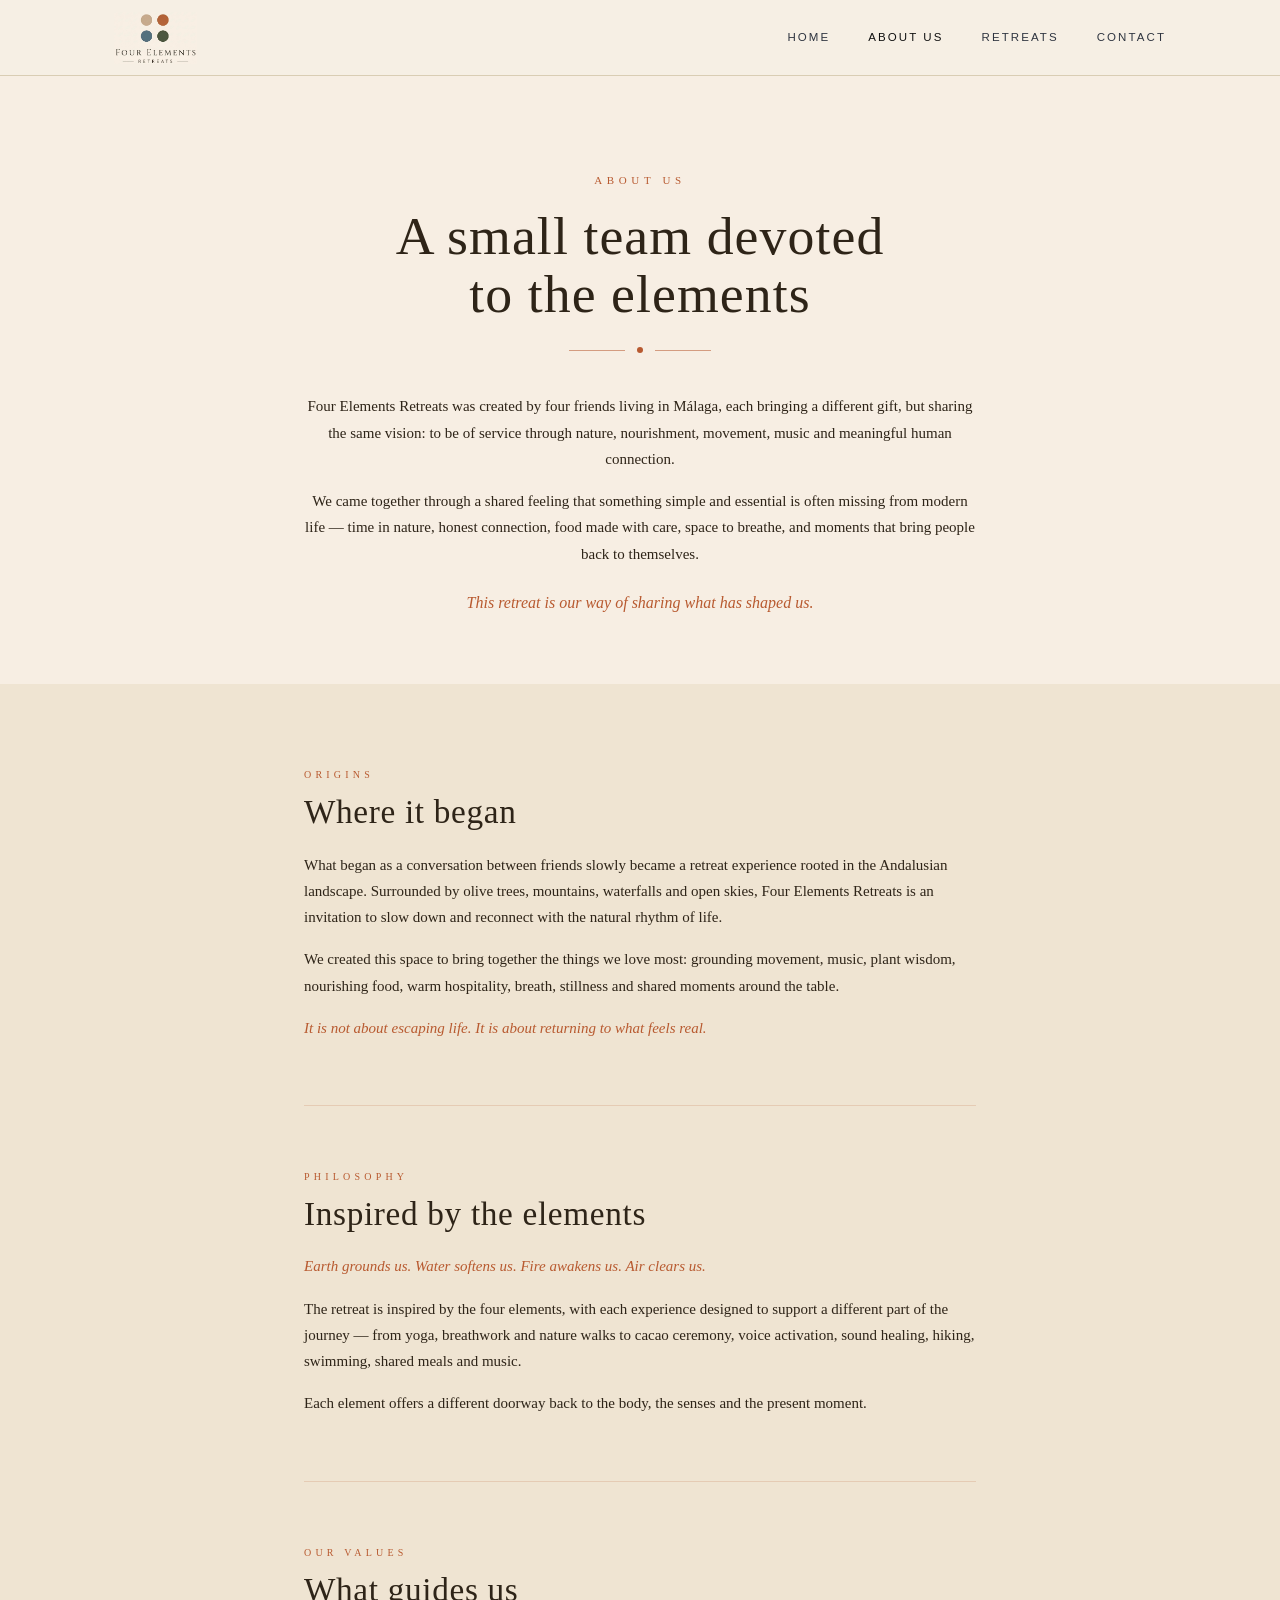
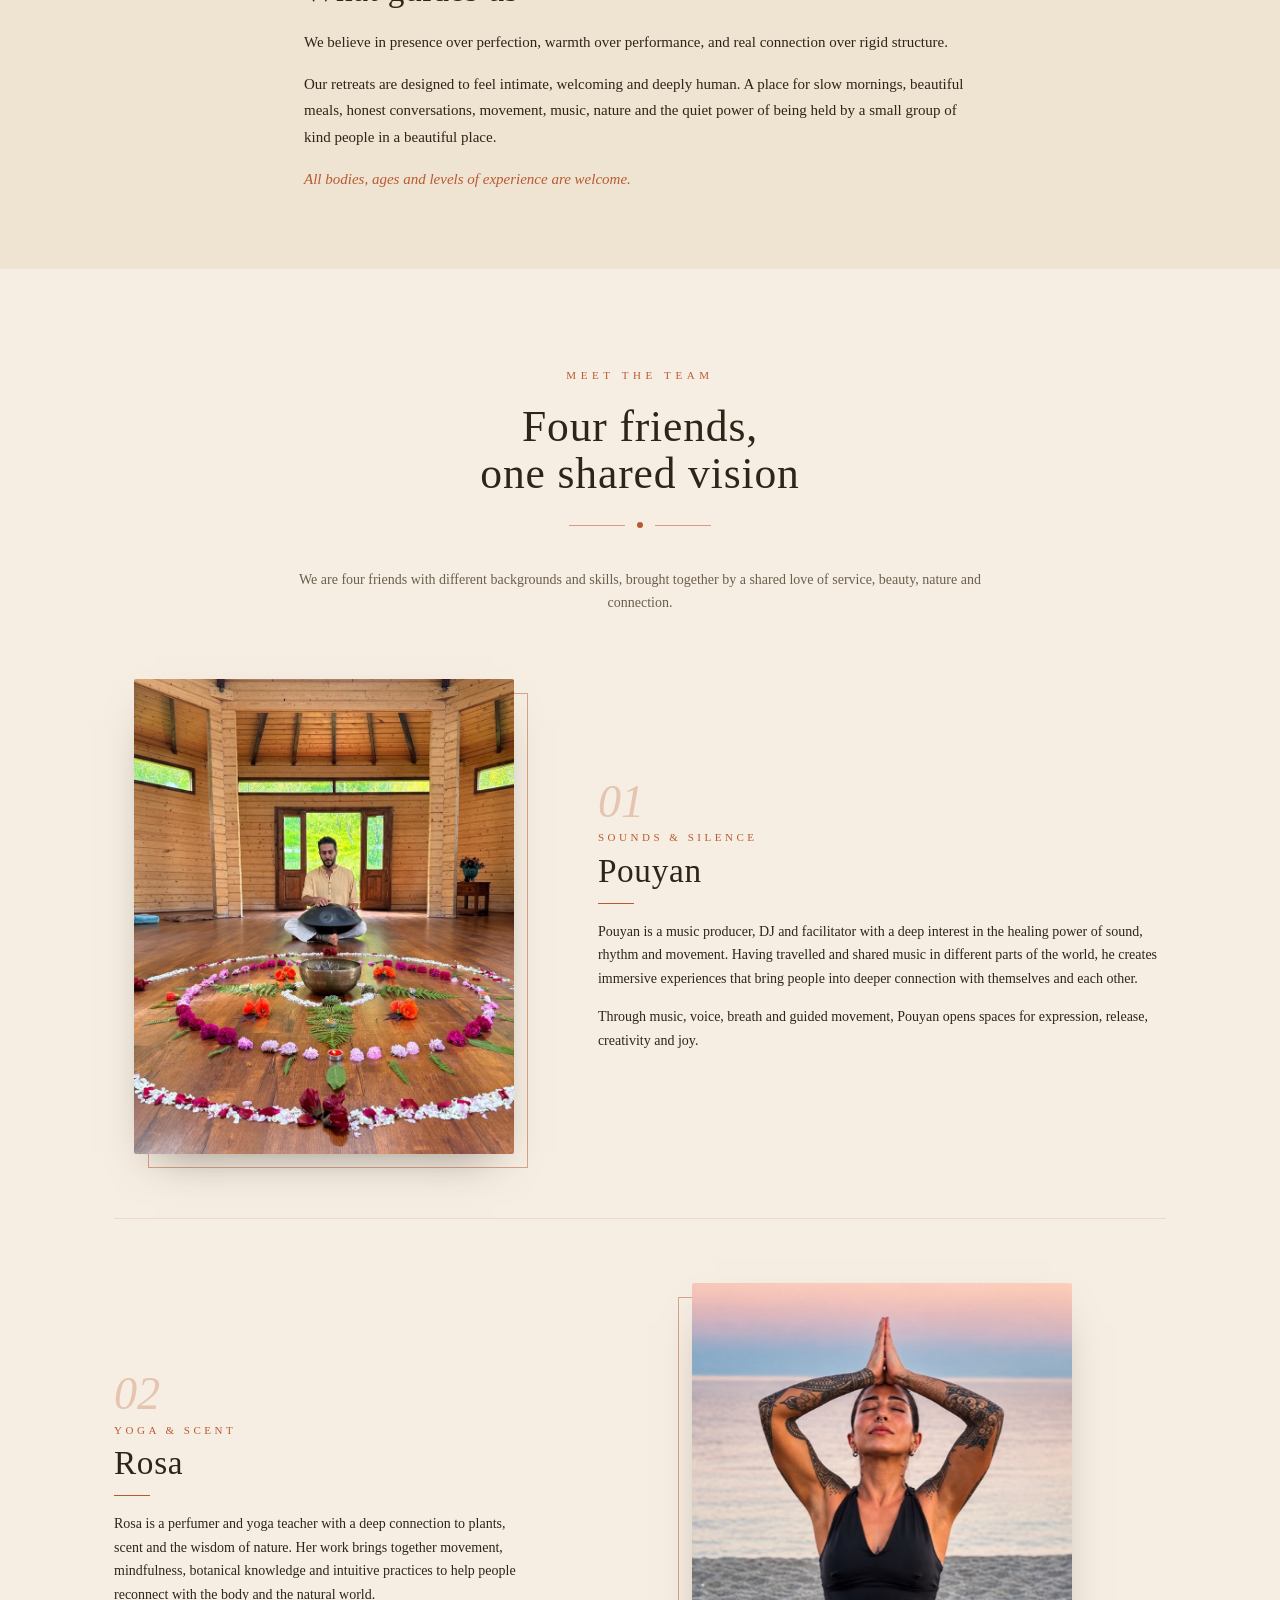
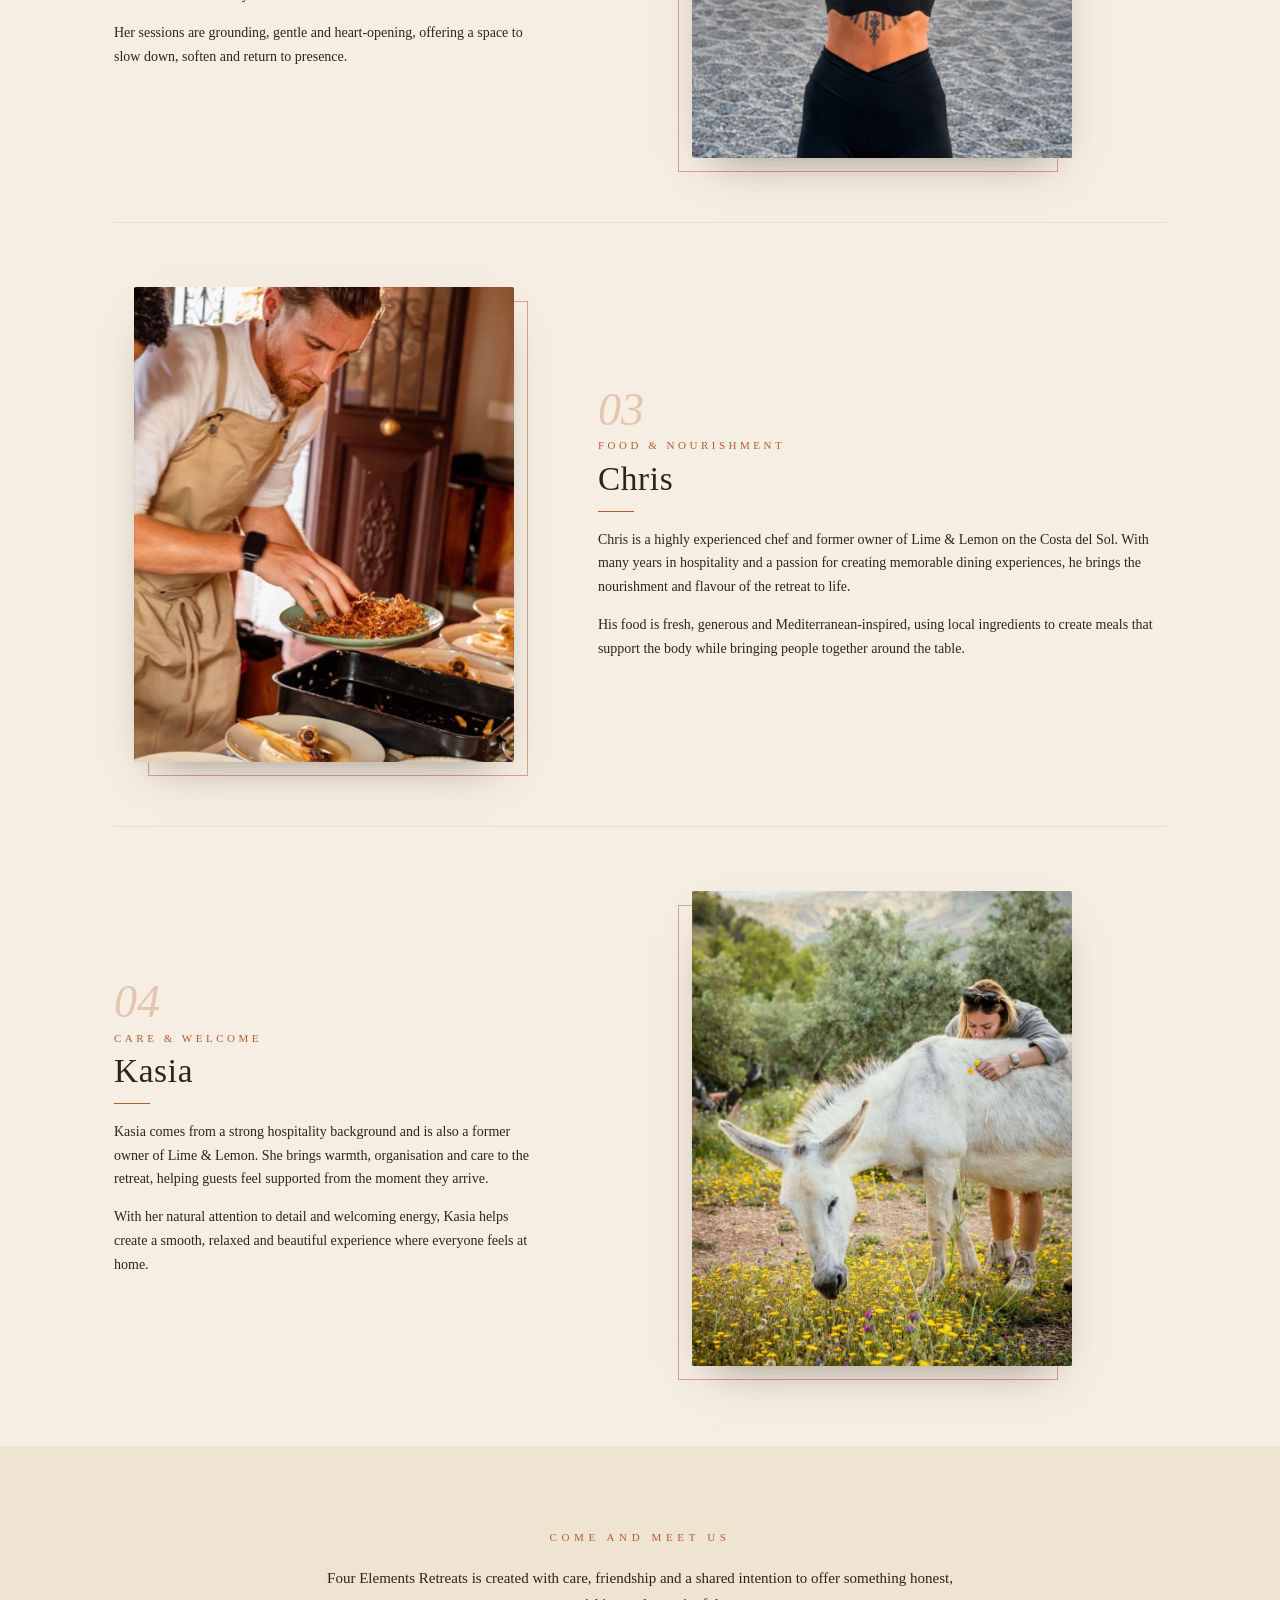
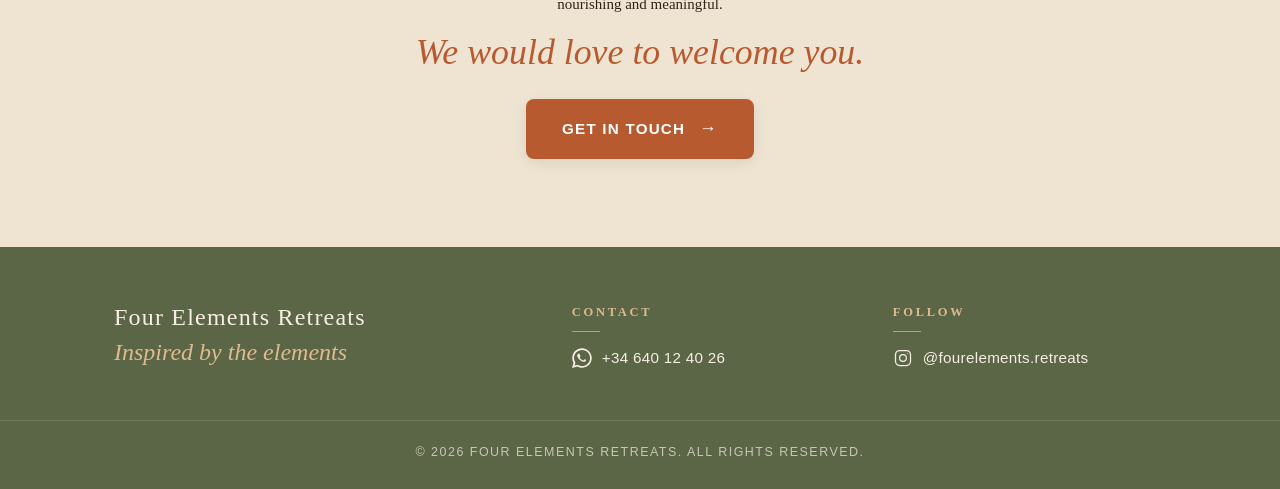
==== commit 20cb2744: "About page: swap Pouyan's portrait to handpan-in-dome shot Replaces the existing team-pouyan.jpg por" ====
--- a/about.html
+++ b/about.html
@@ -21,7 +21,7 @@
 <link rel="alternate icon" type="image/png" href="apple-touch-icon.png?v=1">
 <link rel="apple-touch-icon" href="apple-touch-icon.png?v=1">
 <meta name="theme-color" content="#F7EEE3">
-<link rel="stylesheet" href="style.css?v=203">
+<link rel="stylesheet" href="style.css?v=206">
 <script type="application/ld+json">
 {"@context":"https://schema.org","@type":"AboutPage","url":"https://fourelements-retreats.com/about.html","name":"About Four Elements Retreats","description":"Meet the small team behind Four Elements Retreats — Rosa, Pouyan, Chris and Kasia — and the story of our intimate yoga and wellness retreat in Málaga, Spain.","inLanguage":"en","isPartOf":{"@type":"WebSite","url":"https://fourelements-retreats.com/","name":"Four Elements Retreats"},"about":{"@type":"Organization","name":"Four Elements Retreats","url":"https://fourelements-retreats.com/"}}
 </script>
@@ -98,7 +98,7 @@
 
       <article class="about-person">
         <div class="about-person-photo">
-          <img src="team-pouyan.jpg" loading="lazy" decoding="async" alt="Pouyan">
+          <img src="team-pouyan-about.jpg?v=1" loading="lazy" decoding="async" alt="Pouyan playing handpan in the geodesic dome before a flower mandala">
         </div>
         <div class="about-person-text">
           <span class="about-person-num" aria-hidden="true">01</span>
--- a/style.css
+++ b/style.css
@@ -114,19 +114,22 @@
   display: block;
 }
 
-/* Top + bottom soft dark gradient for text legibility, middle stays clear */
+/* Top + bottom soft dark gradient for text legibility. Strengthened
+   at the top so the terracotta date eyebrow stays readable against
+   warm/orange backgrounds (e.g. the autumn-foliage hero photo). */
 .banner::before {
   content: "";
   position: absolute;
   inset: 0;
   background:
     linear-gradient(to bottom,
-      rgba(20, 12, 6, 0.5) 0%,
-      rgba(20, 12, 6, 0.18) 22%,
-      rgba(20, 12, 6, 0) 42%,
-      rgba(20, 12, 6, 0) 62%,
-      rgba(20, 12, 6, 0.18) 80%,
-      rgba(20, 12, 6, 0.5) 100%);
+      rgba(20, 12, 6, 0.72) 0%,
+      rgba(20, 12, 6, 0.45) 18%,
+      rgba(20, 12, 6, 0.18) 36%,
+      rgba(20, 12, 6, 0) 55%,
+      rgba(20, 12, 6, 0) 70%,
+      rgba(20, 12, 6, 0.22) 85%,
+      rgba(20, 12, 6, 0.55) 100%);
   z-index: 1;
   pointer-events: none;
 }
@@ -2334,6 +2337,20 @@
   transform: translateY(-1px);
 }
 
+/* Large editorial "save the date" — sits below the CTA. Italic Cormorant
+   Garamond so it reads as a flourish rather than competing with the title. */
+.retreat-banner .banner-date-large {
+  font-family: "Cormorant Garamond", Georgia, "Times New Roman", serif;
+  font-style: italic;
+  font-weight: 500;
+  font-size: clamp(1.55rem, 3vw, 2.4rem);
+  line-height: 1.15;
+  letter-spacing: 0.005em;
+  color: #2A211B;
+  margin: clamp(22px, 2.6vw, 32px) 0 0;
+  text-shadow: none;
+}
+
 @media (max-width: 820px) {
   /* Side-by-side: text on cream left, arched photo cropped right. */
   .retreat-banner {
@@ -2385,6 +2402,10 @@
     letter-spacing: 0.16em;
     padding: 11px 20px;
   }
+  .retreat-banner .banner-date-large {
+    font-size: clamp(1.15rem, 4.6vw, 1.6rem);
+    margin-top: 16px;
+  }
 }
 
 @media (max-width: 560px) {
@@ -2401,6 +2422,10 @@
   .retreat-banner .banner-subtitle {
     font-size: 0.82rem;
   }
+  .retreat-banner .banner-date-large {
+    font-size: 1.05rem;
+    margin-top: 14px;
+  }
 }
 
 @media (max-width: 400px) {
@@ -2413,6 +2438,9 @@
   }
   .retreat-banner .banner-subtitle {
     font-size: 0.78rem;
+  }
+  .retreat-banner .banner-date-large {
+    font-size: 0.95rem;
   }
 }
 
@@ -5953,3 +5981,115 @@
   /* Section titles a touch smaller */
   .wte-title, .fd-section-title, .sg-section-title, .team-title { font-size: 1.55rem; }
 }
+
+/* ============================================================
+   Homepage banner — date eyebrow (added 2026-06-04)
+   Sits above the banner-title to surface the dates prominently
+   without changing the existing hero layout.
+   ============================================================ */
+.banner .banner-date-eyebrow {
+  font-family: Georgia, "Times New Roman", serif;
+  font-size: clamp(12px, 1vw, 14.5px);
+  font-weight: 600;
+  letter-spacing: 0.42em;
+  text-transform: uppercase;
+  color: #F5D9B8; /* warm sand — keeps the terracotta family but stays legible on warm backdrops */
+  margin: 0 0 18px;
+  text-shadow:
+    0 1px 2px rgba(0, 0, 0, 0.55),
+    0 0 12px rgba(0, 0, 0, 0.35); /* belt-and-braces legibility on busy photos */
+}
+@media (max-width: 720px) {
+  .banner .banner-date-eyebrow {
+    font-size: 10.5px;
+    letter-spacing: 0.36em;
+    margin-bottom: 12px;
+  }
+}
+
+/* ============================================================
+   Retreats countdown band — between banner and trust bar.
+   Editorial style: italic Cormorant numbers + Georgia eyebrow.
+   No urgency/pressure styling.
+   ============================================================ */
+.retreat-countdown {
+  background: #FBF8F2;
+  padding: clamp(36px, 4.5vw, 64px) clamp(20px, 4vw, 56px);
+  text-align: center;
+  border-top: 1px solid var(--divider);
+  border-bottom: 1px solid var(--divider);
+}
+.retreat-countdown .container.narrow {
+  max-width: 760px;
+  margin: 0 auto;
+}
+.retreat-countdown .countdown-eyebrow {
+  font-family: Georgia, "Times New Roman", serif;
+  font-size: clamp(11px, 0.85vw, 13px);
+  font-weight: 500;
+  letter-spacing: 0.42em;
+  text-transform: uppercase;
+  color: var(--terracotta);
+  margin: 0 0 22px;
+}
+.retreat-countdown .countdown-grid {
+  display: flex;
+  align-items: center;
+  justify-content: center;
+  gap: clamp(18px, 3.5vw, 40px);
+  margin: 0 0 22px;
+}
+.retreat-countdown .cd-unit {
+  display: flex;
+  flex-direction: column;
+  align-items: center;
+  min-width: 70px;
+}
+.retreat-countdown .cd-num {
+  font-family: "Cormorant Garamond", Georgia, serif;
+  font-style: italic;
+  font-weight: 500;
+  font-size: clamp(2.4rem, 5.6vw, 4.2rem);
+  line-height: 1;
+  color: #2A211B;
+  letter-spacing: -0.01em;
+  font-variant-numeric: tabular-nums;
+}
+.retreat-countdown .cd-label {
+  font-family: Georgia, "Times New Roman", serif;
+  font-size: clamp(9.5px, 0.78vw, 11px);
+  font-weight: 500;
+  letter-spacing: 0.32em;
+  text-transform: uppercase;
+  color: var(--text-muted);
+  margin-top: 10px;
+}
+.retreat-countdown .cd-divider {
+  font-family: "Cormorant Garamond", Georgia, serif;
+  font-size: clamp(2rem, 4vw, 3rem);
+  color: var(--terracotta);
+  opacity: 0.45;
+  align-self: flex-start;
+  line-height: 1;
+  margin-top: clamp(8px, 1.2vw, 14px);
+}
+.retreat-countdown .countdown-target {
+  font-family: "Cormorant Garamond", Georgia, serif;
+  font-style: italic;
+  font-weight: 400;
+  font-size: clamp(0.95rem, 1.2vw, 1.15rem);
+  color: var(--text-muted);
+  margin: 0;
+  letter-spacing: 0.01em;
+}
+@media (max-width: 560px) {
+  .retreat-countdown .countdown-grid {
+    gap: 14px;
+  }
+  .retreat-countdown .cd-unit {
+    min-width: 56px;
+  }
+  .retreat-countdown .cd-divider {
+    display: none; /* tight on phones — drop the bullets, keep the cells */
+  }
+}
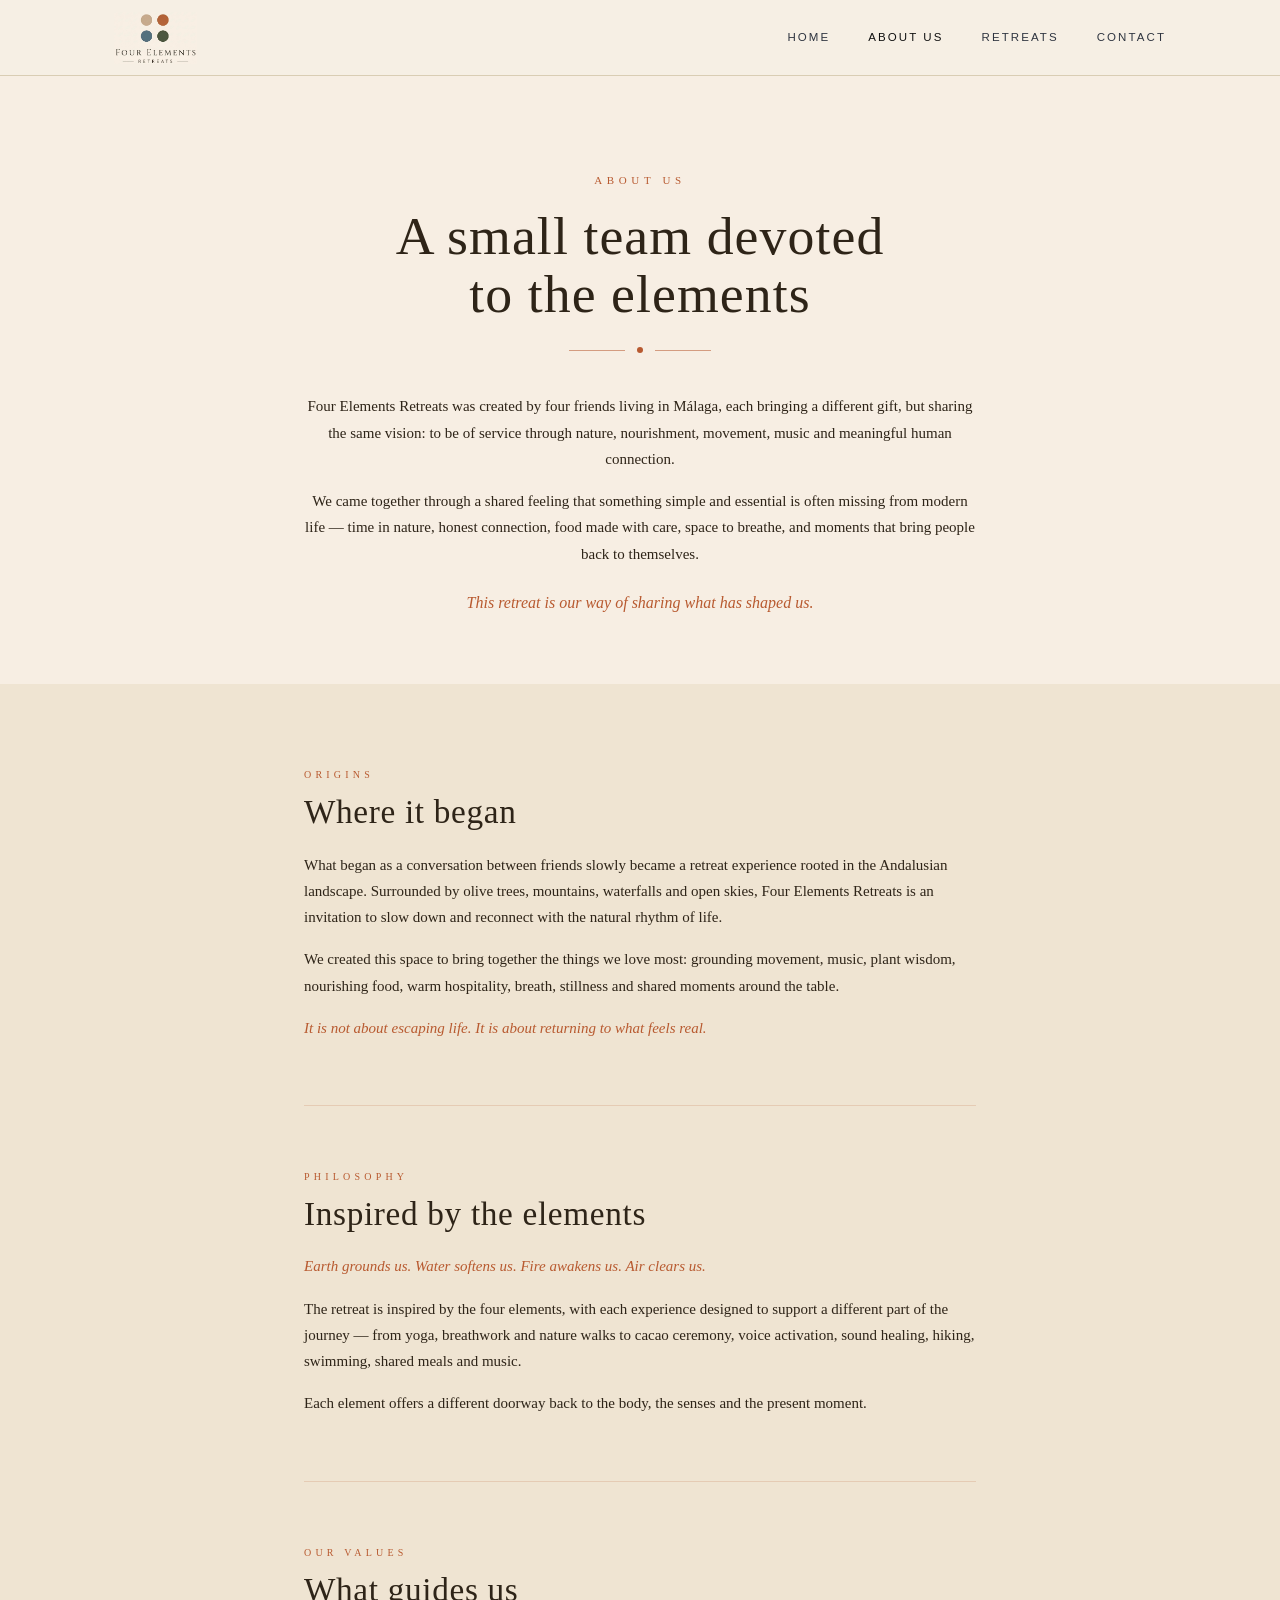
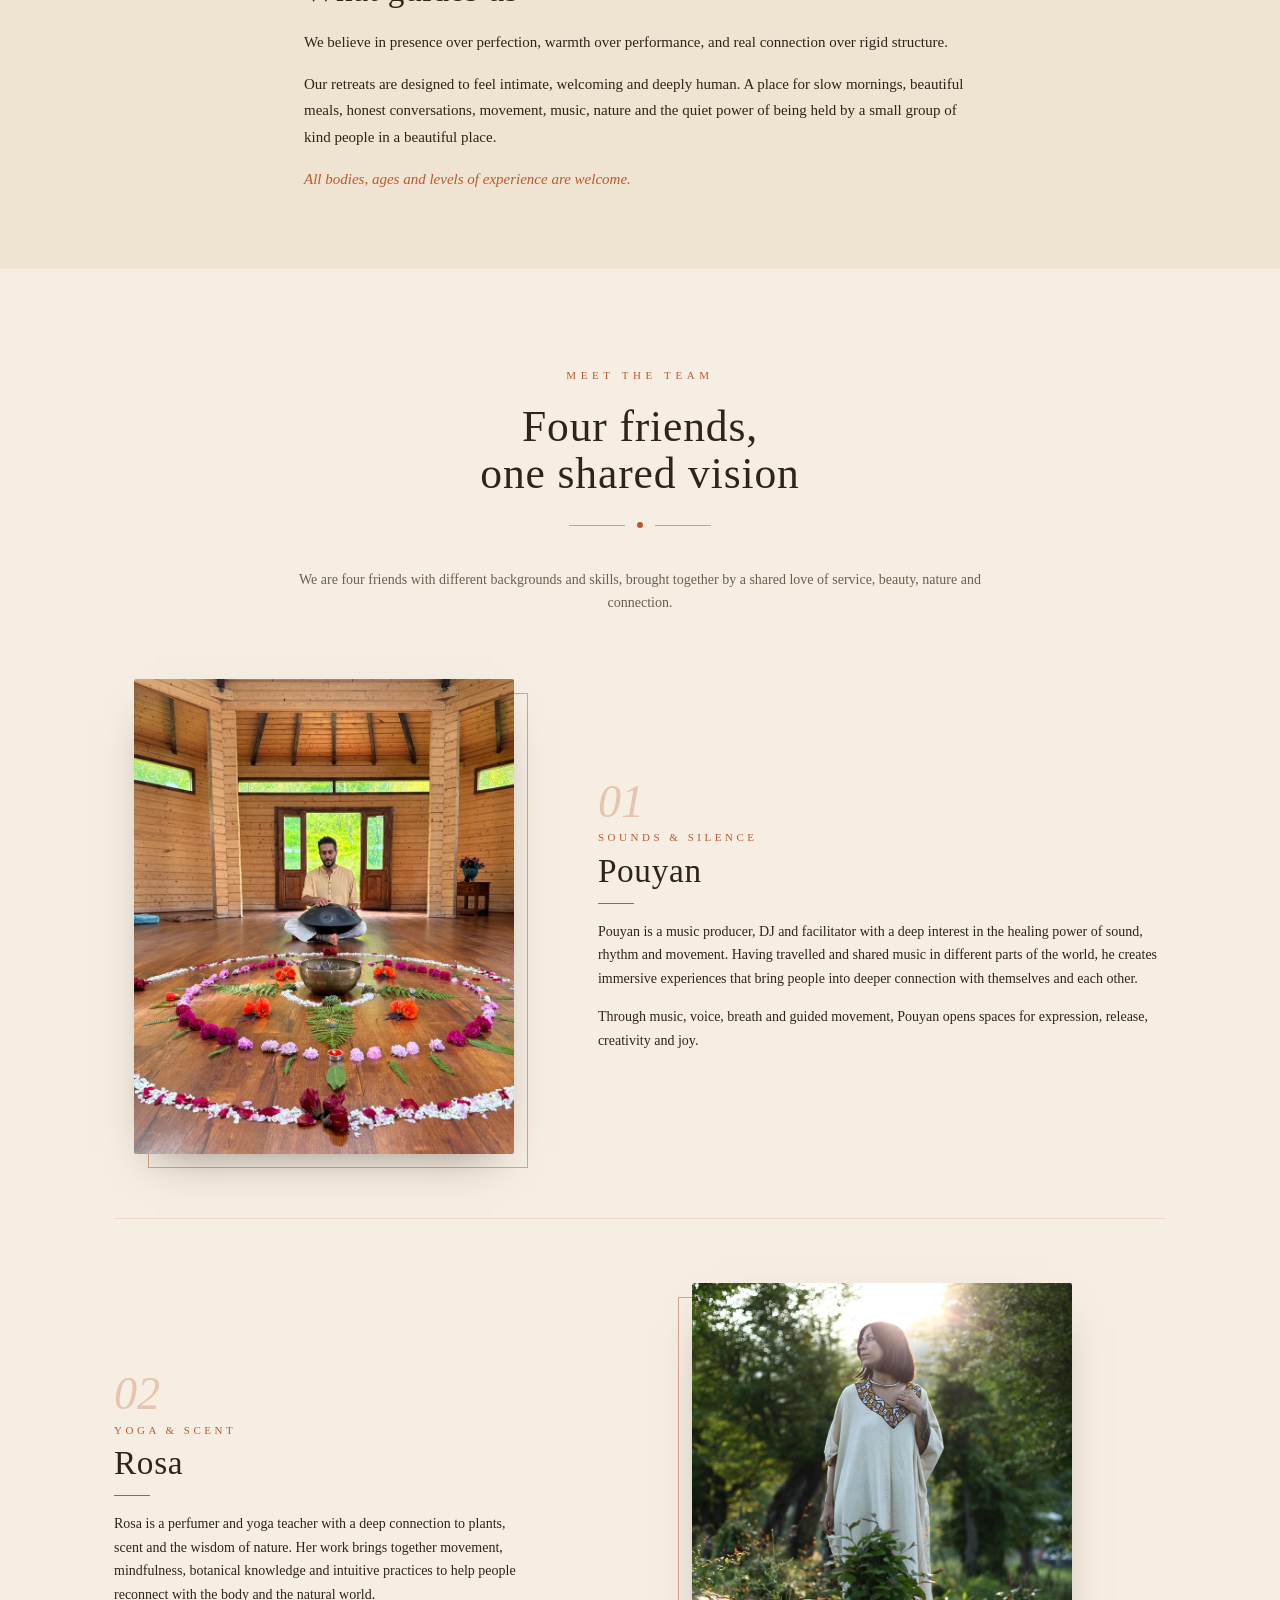
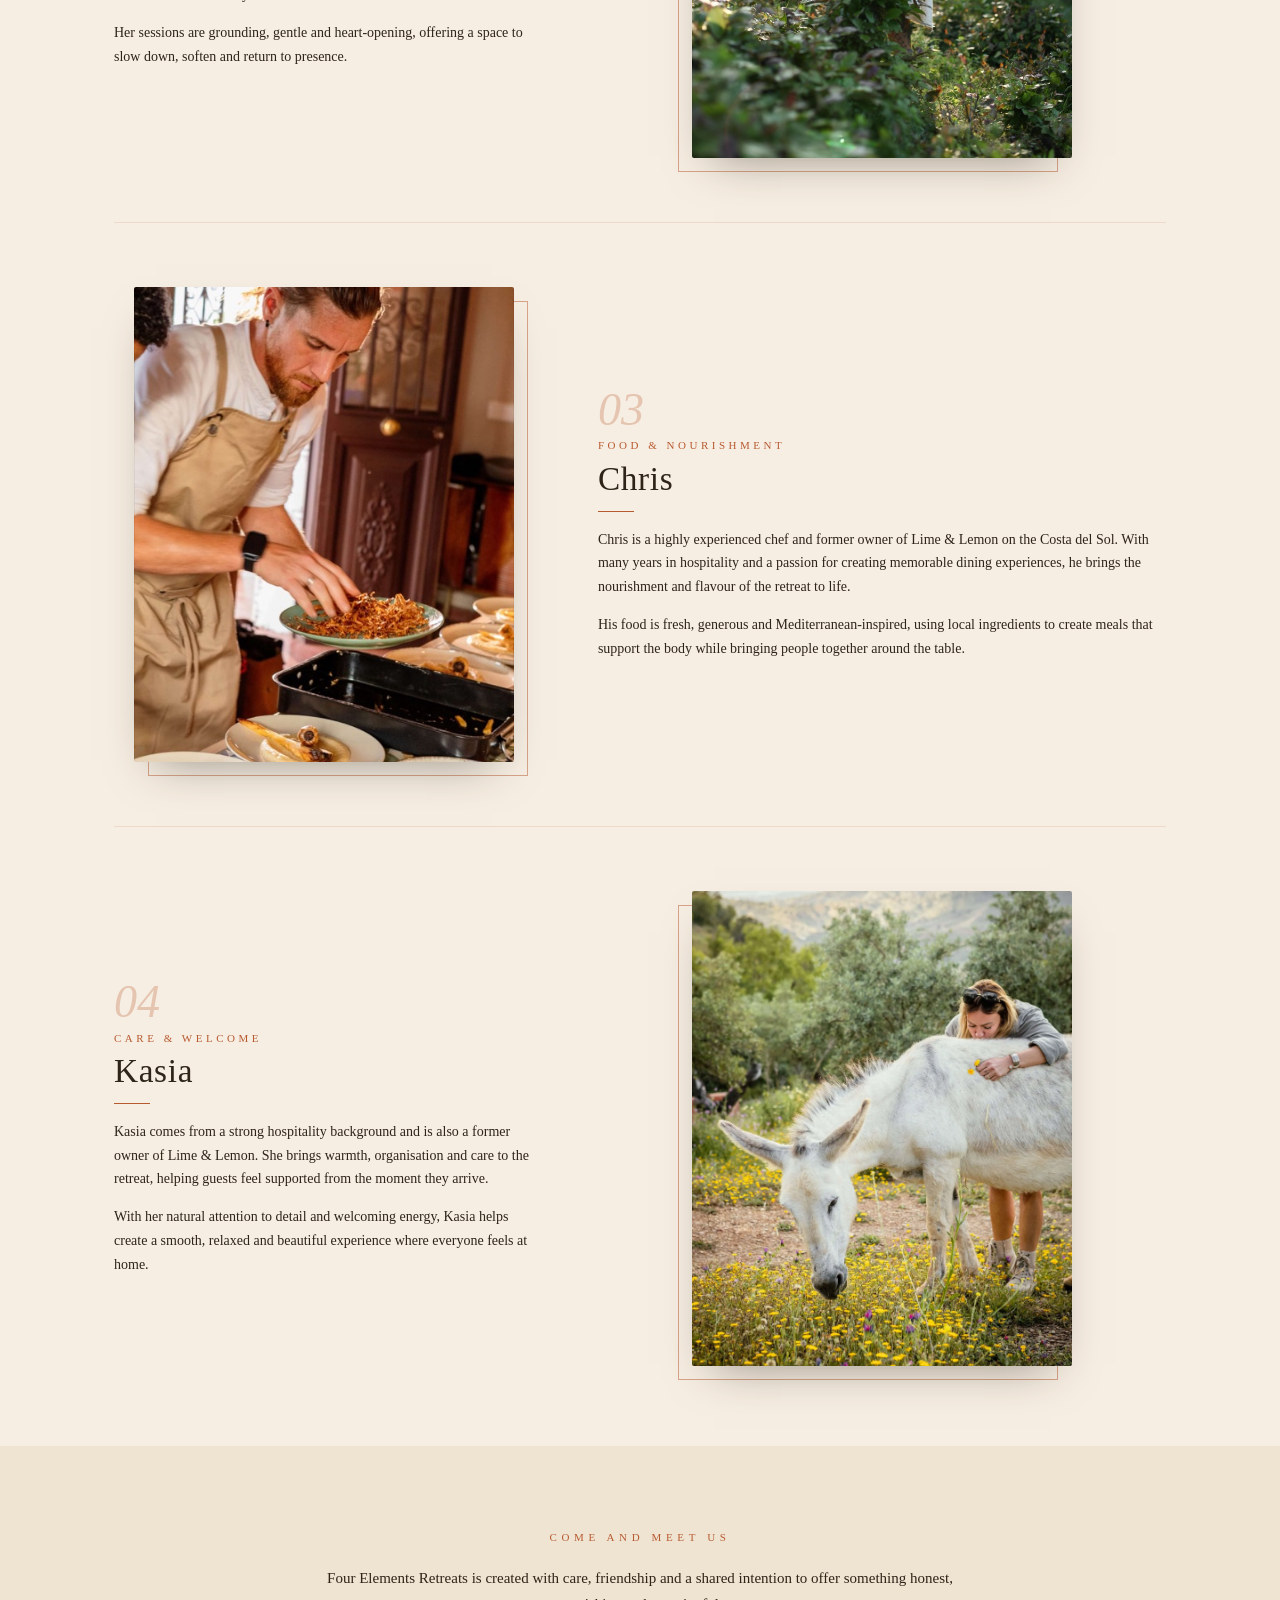
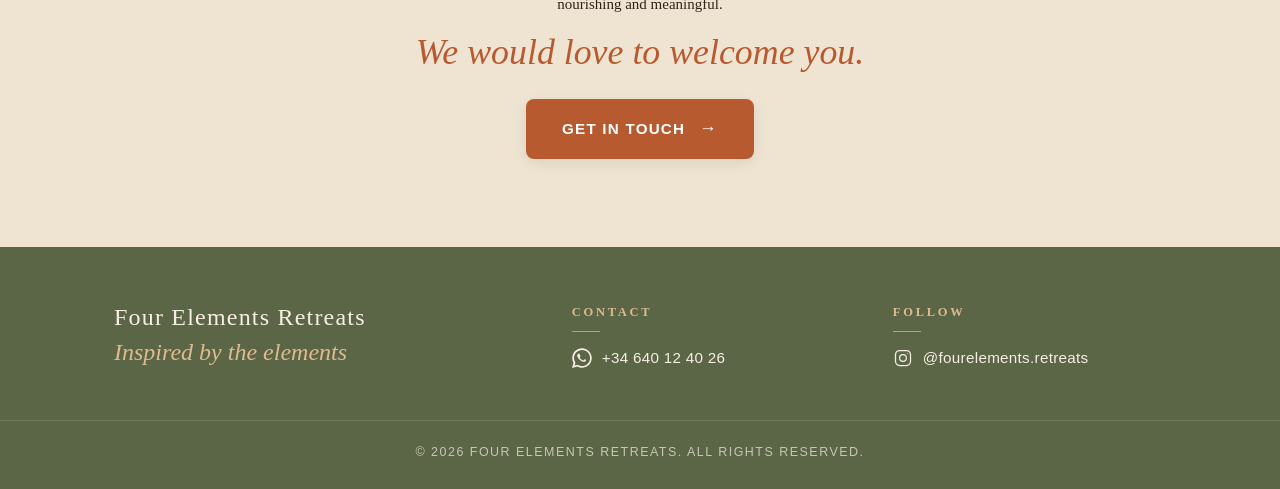
==== commit 7474070f: "About page: swap Rosa's portrait to golden-hour-in-trees shot Replaces team-rosa.jpg on the About pa" ====
--- a/about.html
+++ b/about.html
@@ -111,7 +111,7 @@
 
       <article class="about-person about-person-reverse">
         <div class="about-person-photo">
-          <img src="team-rosa.jpg" loading="lazy" decoding="async" alt="Rosa">
+          <img src="team-rosa-about.jpg?v=1" loading="lazy" decoding="async" alt="Rosa standing among trees in a linen tunic at golden hour">
         </div>
         <div class="about-person-text">
           <span class="about-person-num" aria-hidden="true">02</span>
